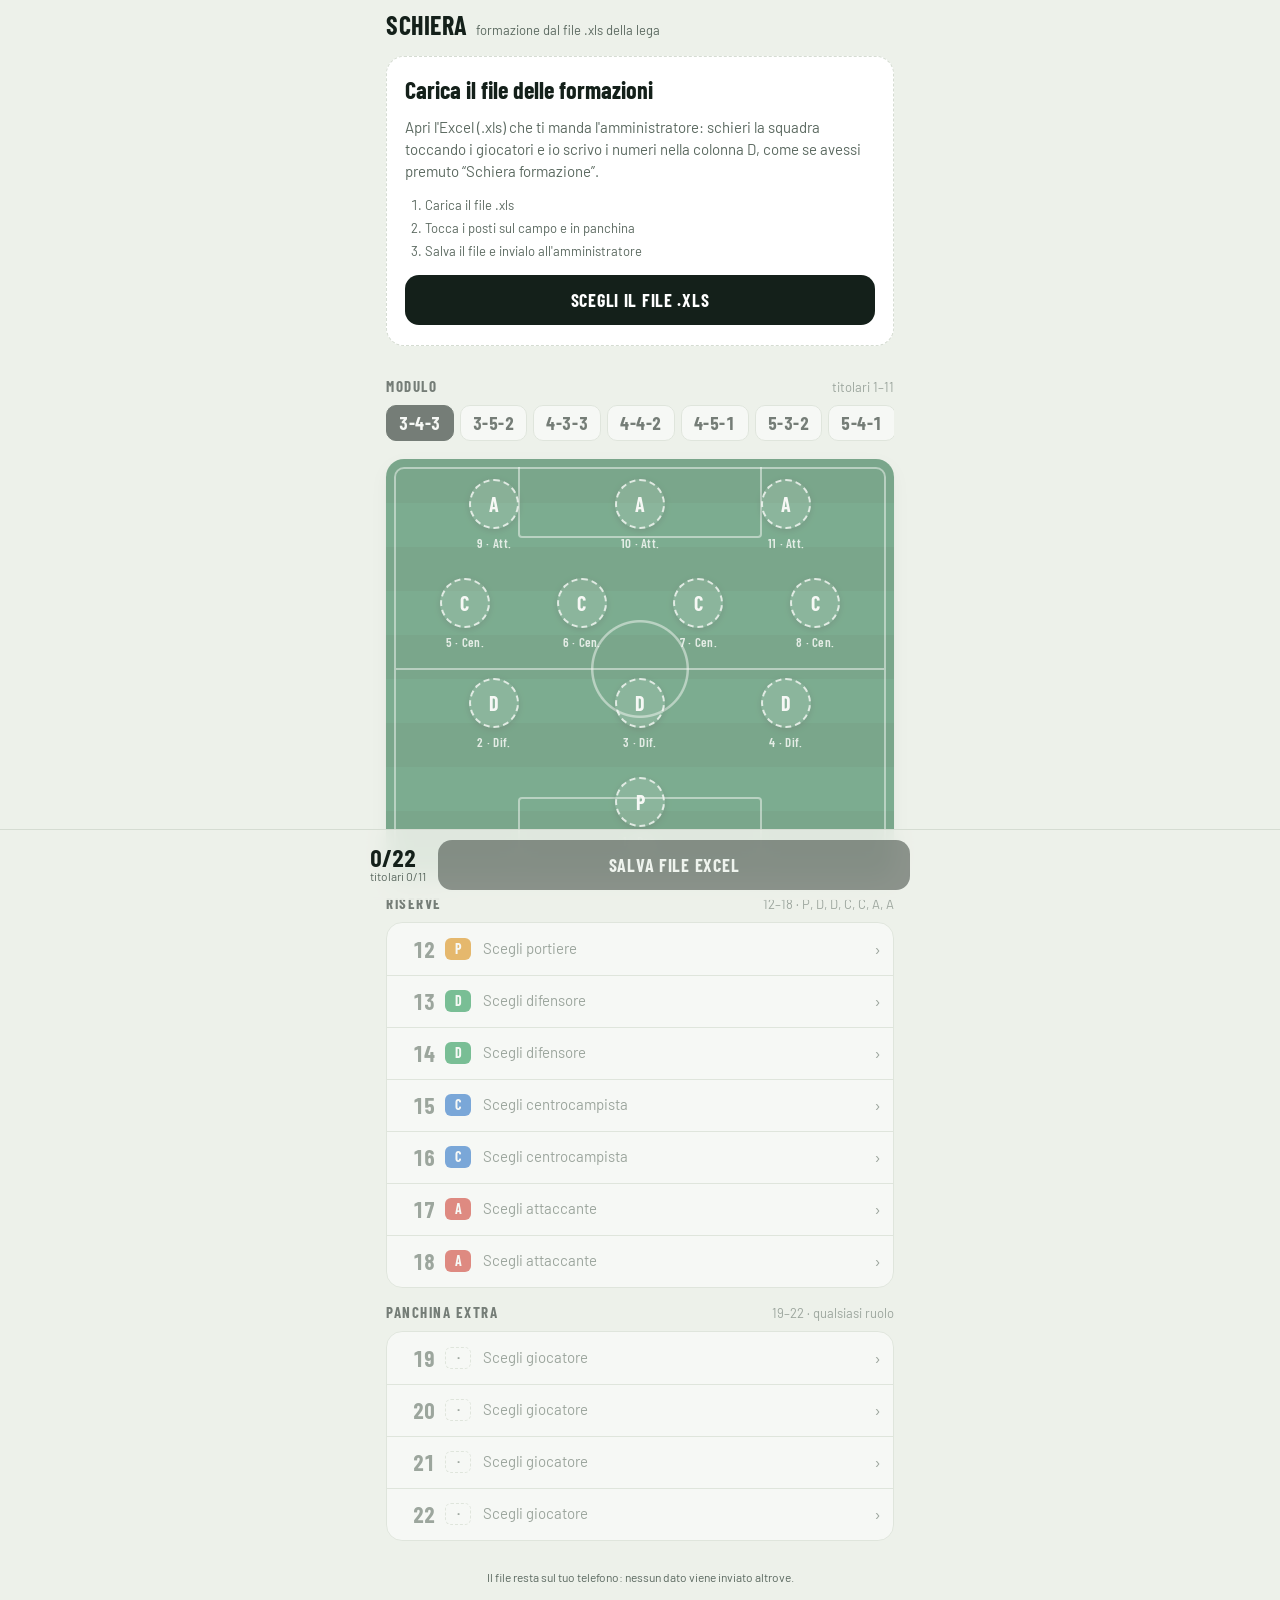
==== docs/schiera/index.html @ 94f7428c "Aggiunge Schiera Formazione e il sito GitHub Pages Co-Authored-By: Claude Sonnet 5 <noreply@anthropi" ====
<!doctype html>
<html lang="it">
<head>
<meta charset="utf-8">
<meta name="viewport" content="width=device-width, initial-scale=1, viewport-fit=cover">
<meta name="theme-color" content="#1D6A3E">
<title>Schiera Formazione</title>
<meta name="description" content="Schiera la formazione del fantacalcio sul file .xls della lega e salvalo pronto da inviare.">
<link rel="manifest" href="manifest.webmanifest">
<link rel="icon" type="image/png" sizes="32x32" href="icons/favicon-32.png">
<link rel="apple-touch-icon" href="icons/apple-touch-icon.png">
<meta name="mobile-web-app-capable" content="yes">
<meta name="apple-mobile-web-app-title" content="Schiera">
<link rel="preconnect" href="https://fonts.googleapis.com">
<link rel="preconnect" href="https://fonts.gstatic.com" crossorigin>
<link rel="stylesheet" href="https://fonts.googleapis.com/css2?family=Barlow:wght@400;500;600;700&family=Barlow+Condensed:wght@600;700&display=swap">
<style>
:root{padding-top:env(safe-area-inset-top,0px);padding-bottom:env(safe-area-inset-bottom,0px)}
[hidden]{display:none!important}
:root {
  --bg: #EDF1EA;
  --surface: #FFFFFF;
  --surface-2: #F5F7F2;
  --ink: #14201A;
  --muted: #5B6960;
  --line: #D5DCD2;
  --pitch-1: #1D6A3E;
  --pitch-2: #217547;
  --pitch-line: rgba(255, 255, 255, .5);
  --token: #FFFFFF;
  --token-ink: #14201A;
  --role-p: #E08A08;
  --role-d: #1C9651;
  --role-c: #1E6BCB;
  --role-a: #D2372C;
  --primary: #14201A;
  --on-primary: #FFFFFF;
  --warn-bg: #FFF4DA;
  --warn-ink: #7A4B00;
  --ok: #1C9651;
  --scrim: rgba(10, 18, 13, .45);
  --shadow: 0 1px 2px rgba(20, 32, 26, .08), 0 6px 20px rgba(20, 32, 26, .08);
  --display: "Barlow Condensed", "Roboto Condensed", "Arial Narrow", system-ui, sans-serif;
  --body: "Barlow", system-ui, -apple-system, "Segoe UI", Roboto, sans-serif;
}
@media (prefers-color-scheme: dark) {
  :root:not([data-theme="light"]) {
    --bg: #0C120E;
    --surface: #141C17;
    --surface-2: #1A241E;
    --ink: #E6EDE7;
    --muted: #93A298;
    --line: #28342D;
    --pitch-1: #154D2D;
    --pitch-2: #185533;
    --pitch-line: rgba(255, 255, 255, .38);
    --token: #F4F7F3;
    --token-ink: #14201A;
    --role-p: #F2A42C;
    --role-d: #39BE74;
    --role-c: #4A93EE;
    --role-a: #EF5A4E;
    --primary: #E6EDE7;
    --on-primary: #0C120E;
    --warn-bg: #3A2B0C;
    --warn-ink: #F6D48C;
    --ok: #39BE74;
    --scrim: rgba(0, 0, 0, .6);
    --shadow: 0 1px 2px rgba(0, 0, 0, .4), 0 8px 24px rgba(0, 0, 0, .35);
  }
}
:root[data-theme="dark"] {
  --bg: #0C120E;
  --surface: #141C17;
  --surface-2: #1A241E;
  --ink: #E6EDE7;
  --muted: #93A298;
  --line: #28342D;
  --pitch-1: #154D2D;
  --pitch-2: #185533;
  --pitch-line: rgba(255, 255, 255, .38);
  --token: #F4F7F3;
  --token-ink: #14201A;
  --role-p: #F2A42C;
  --role-d: #39BE74;
  --role-c: #4A93EE;
  --role-a: #EF5A4E;
  --primary: #E6EDE7;
  --on-primary: #0C120E;
  --warn-bg: #3A2B0C;
  --warn-ink: #F6D48C;
  --ok: #39BE74;
  --scrim: rgba(0, 0, 0, .6);
  --shadow: 0 1px 2px rgba(0, 0, 0, .4), 0 8px 24px rgba(0, 0, 0, .35);
}

* { box-sizing: border-box; }
html, body { background: var(--bg); }
body {
  margin: 0;
  color: var(--ink);
  font: 400 15px/1.45 var(--body);
  -webkit-tap-highlight-color: transparent;
}
button, select, input { font: inherit; color: inherit; }
button { cursor: pointer; }
:focus-visible { outline: 3px solid var(--role-c); outline-offset: 2px; }

.app {
  max-width: 540px;
  margin: 0 auto;
  padding-inline: 16px;
  padding-block: 12px 128px;
  display: flex;
  flex-direction: column;
  gap: 16px;
}

/* header */
.top { display: flex; align-items: center; justify-content: space-between; gap: 12px; }
.brand { display: flex; align-items: baseline; gap: 8px; min-width: 0; }
.brand h1 {
  margin: 0;
  font: 700 26px/1 var(--display);
  letter-spacing: .02em;
  text-transform: uppercase;
}
.brand small { color: var(--muted); font-size: 13px; white-space: nowrap; overflow: hidden; text-overflow: ellipsis; }
.icon-btn {
  border: 1px solid var(--line);
  background: var(--surface);
  border-radius: 999px;
  height: 36px;
  padding: 0 14px;
  display: inline-flex; align-items: center; gap: 6px;
  font-size: 14px;
  font-weight: 600;
}

/* file bar */
.filebar {
  display: grid;
  grid-template-columns: minmax(0, 1fr);
  gap: 10px;
  align-items: center;
  background: var(--surface);
  border: 1px solid var(--line);
  border-radius: 14px;
  padding: 10px 12px;
}
.filebar .fname { font-weight: 600; overflow: hidden; text-overflow: ellipsis; white-space: nowrap; }
.filebar .fmeta { color: var(--muted); font-size: 13px; }
.field { display: flex; align-items: center; gap: 10px; border-top: 1px solid var(--line); padding-top: 10px; }
.field label { font: 600 12px/1 var(--display); text-transform: uppercase; letter-spacing: .08em; color: var(--muted); }
.field select {
  border: 1px solid var(--line);
  background: var(--surface-2);
  border-radius: 10px;
  padding: 6px 8px;
  font-weight: 600;
  flex: 1;
  min-width: 0;
}

/* upload */
.upload {
  background: var(--surface);
  border: 1.5px dashed var(--line);
  border-radius: 18px;
  padding: 20px 18px;
  display: flex; flex-direction: column; gap: 14px;
}
.upload h2 { margin: 0; font: 700 24px/1.1 var(--display); text-wrap: balance; }
.upload p { margin: 0; color: var(--muted); }
.upload ol { margin: 0; padding-left: 20px; color: var(--muted); display: grid; gap: 4px; }
.upload.drag { border-color: var(--role-c); background: var(--surface-2); }

.btn {
  border: 0;
  border-radius: 14px;
  min-height: 50px;
  padding: 0 20px;
  font: 700 18px/1 var(--display);
  letter-spacing: .04em;
  text-transform: uppercase;
  display: inline-flex; align-items: center; justify-content: center; gap: 10px;
}
.btn-primary { background: var(--primary); color: var(--on-primary); }
.btn-ghost { background: var(--surface-2); color: var(--ink); border: 1px solid var(--line); }
.btn:disabled { opacity: .45; cursor: default; }

.notice {
  border-radius: 14px;
  padding: 12px 14px;
  background: var(--warn-bg);
  color: var(--warn-ink);
  display: flex; gap: 12px; align-items: center; justify-content: space-between;
  font-size: 14px;
}
.notice button { flex: none; border: 0; background: transparent; color: inherit; font-weight: 700; text-decoration: underline; padding: 4px; }
.error { background: #FDE8E6; color: #8A1F16; }
@media (prefers-color-scheme: dark) { :root:not([data-theme="light"]) .error { background: #3B1512; color: #F7C1BA; } }
:root[data-theme="dark"] .error { background: #3B1512; color: #F7C1BA; }

/* modules */
.section-h { display: flex; align-items: baseline; justify-content: space-between; gap: 10px; }
.section-h h3 {
  margin: 0;
  font: 700 15px/1 var(--display);
  letter-spacing: .1em;
  text-transform: uppercase;
}
.section-h span { color: var(--muted); font-size: 13px; }
.modules { display: flex; gap: 6px; overflow-x: auto; padding-bottom: 2px; scrollbar-width: none; }
.modules::-webkit-scrollbar { display: none; }
.chip {
  flex: none;
  border: 1px solid var(--line);
  background: var(--surface);
  border-radius: 10px;
  padding: 8px 12px;
  font: 700 18px/1 var(--display);
  letter-spacing: .03em;
  font-variant-numeric: tabular-nums;
}
.chip[aria-pressed="true"] { background: var(--primary); color: var(--on-primary); border-color: var(--primary); }

/* pitch */
.pitch {
  position: relative;
  border-radius: 18px;
  overflow: hidden;
  padding: 18px 6px 14px;
  background:
    repeating-linear-gradient(180deg, var(--pitch-1) 0 44px, var(--pitch-2) 44px 88px);
  box-shadow: var(--shadow);
  display: flex; flex-direction: column; gap: 10px;
  min-height: 420px;
}
.pitch::before, .pitch::after { content: ""; position: absolute; pointer-events: none; }
.pitch::before {
  inset: 8px;
  border: 2px solid var(--pitch-line);
  border-radius: 10px;
  background:
    radial-gradient(circle at 50% 50%, transparent 46px, var(--pitch-line) 47px, var(--pitch-line) 48.5px, transparent 49.5px),
    linear-gradient(var(--pitch-line), var(--pitch-line)) center / 100% 2px no-repeat;
}
.pitch::after {
  left: 26%; right: 26%; bottom: 8px; height: 17%;
  border: 2px solid var(--pitch-line); border-bottom: 0;
  border-radius: 4px 4px 0 0;
}
.pitch .goal-top { position: absolute; left: 26%; right: 26%; top: 8px; height: 17%; border: 2px solid var(--pitch-line); border-top: 0; border-radius: 0 0 4px 4px; pointer-events: none; }
.line { position: relative; z-index: 1; display: flex; justify-content: space-evenly; align-items: flex-start; flex: 1; }
.slot {
  flex: 1 1 0;
  min-width: 0;
  max-width: 88px;
  border: 0; background: transparent; padding: 2px 0;
  display: flex; flex-direction: column; align-items: center; gap: 4px;
  color: #fff;
}
.token {
  width: 50px; height: 50px; border-radius: 50%;
  display: grid; place-items: center;
  background: var(--token);
  color: var(--token-ink);
  border: 4px solid var(--rc);
  font: 700 24px/1 var(--display);
  font-variant-numeric: tabular-nums;
  box-shadow: 0 2px 6px rgba(0, 0, 0, .3);
  transition: transform .15s ease;
}
.slot.empty .token {
  background: rgba(255, 255, 255, .12);
  border: 2px dashed rgba(255, 255, 255, .8);
  color: #fff;
  font-size: 20px;
}
.slot:active .token { transform: scale(.94); }
.slot .nm {
  font: 600 13px/1.15 var(--display);
  letter-spacing: .02em;
  background: rgba(8, 22, 14, .62);
  border-radius: 6px;
  padding: 3px 5px;
  max-width: 100%;
  overflow: hidden;
  white-space: nowrap;
  text-overflow: ellipsis;
  text-align: center;
}
.slot.empty .nm { background: transparent; color: rgba(255, 255, 255, .85); }
.slot.flash .token { animation: pop .35s ease; }
@keyframes pop { 50% { transform: scale(1.14); } }

/* lists (bench) */
.list { background: var(--surface); border: 1px solid var(--line); border-radius: 16px; overflow: hidden; }
.row {
  width: 100%;
  display: grid;
  grid-template-columns: 36px 28px 1fr auto;
  align-items: center;
  gap: 10px;
  min-height: 52px;
  padding: 6px 12px;
  border: 0;
  border-top: 1px solid var(--line);
  background: transparent;
  text-align: left;
}
.row:first-child { border-top: 0; }
.row .num { font: 700 22px/1 var(--display); font-variant-numeric: tabular-nums; color: var(--muted); text-align: right; }
.row .who { font-weight: 600; min-width: 0; overflow: hidden; text-overflow: ellipsis; white-space: nowrap; }
.row.empty .who { color: var(--muted); font-weight: 400; }
.row .chev { color: var(--muted); font-size: 18px; }
.row.flash { animation: glow .5s ease; }
@keyframes glow { 0% { background: var(--surface-2); } 100% { background: transparent; } }

.badge {
  width: 26px; height: 22px; border-radius: 6px;
  display: inline-grid; place-items: center;
  font: 700 14px/1 var(--display);
  color: #fff;
  background: var(--rc, var(--muted));
}
.badge.any { background: transparent; border: 1px dashed var(--line); color: var(--muted); }
[data-r="P"] { --rc: var(--role-p); }
[data-r="D"] { --rc: var(--role-d); }
[data-r="C"] { --rc: var(--role-c); }
[data-r="A"] { --rc: var(--role-a); }

/* pool */
.pool { display: flex; flex-direction: column; gap: 10px; }
.pool-group { display: flex; flex-wrap: wrap; gap: 6px; align-items: center; }
.pchip {
  border: 1px solid var(--line);
  background: var(--surface);
  border-radius: 999px;
  padding: 5px 12px 5px 5px;
  display: inline-flex; align-items: center; gap: 8px;
  font-weight: 600; font-size: 14px;
}
.pchip .badge { width: 22px; height: 22px; border-radius: 999px; font-size: 13px; }
.muted { color: var(--muted); }
.small { font-size: 13px; }

/* bottom bar */
.bar {
  position: fixed; left: 0; right: 0; bottom: 0; z-index: 20;
  padding: 10px 16px calc(10px + env(safe-area-inset-bottom, 0px));
  background: var(--bg);
  background: color-mix(in srgb, var(--bg) 88%, transparent);
  backdrop-filter: blur(10px);
  -webkit-backdrop-filter: blur(10px);
  border-top: 1px solid var(--line);
}
.bar-in { max-width: 540px; margin: 0 auto; display: flex; align-items: center; gap: 12px; }
.progress { flex: none; display: flex; flex-direction: column; line-height: 1.1; }
.progress b { font: 700 24px/1 var(--display); font-variant-numeric: tabular-nums; }
.progress span { font-size: 12px; color: var(--muted); }
.bar .btn { flex: 1; }

/* sheet */
.scrim {
  position: fixed; inset: 0; z-index: 40;
  background: var(--scrim);
  display: flex; align-items: flex-end; justify-content: center;
  animation: fade .15s ease;
}
@keyframes fade { from { opacity: 0; } }
.sheet {
  width: 100%; max-width: 540px;
  max-height: 86vh;
  background: var(--surface);
  border-radius: 20px 20px 0 0;
  display: flex; flex-direction: column;
  padding-bottom: env(safe-area-inset-bottom, 0px);
  animation: up .2s ease;
}
@keyframes up { from { transform: translateY(30px); opacity: .6; } }
.sheet-h {
  padding: 16px 16px 10px;
  display: flex; align-items: center; justify-content: space-between; gap: 10px;
  border-bottom: 1px solid var(--line);
}
.sheet-h h4 { margin: 0; font: 700 22px/1.1 var(--display); }
.sheet-h p { margin: 2px 0 0; color: var(--muted); font-size: 13px; }
.sheet-b { overflow-y: auto; padding: 4px 0 12px; }
.sheet-b .row { grid-template-columns: 28px 1fr auto; }
.tag { font-size: 12px; color: var(--muted); white-space: nowrap; }
.tag.here { color: var(--ok); font-weight: 700; }
.sheet-f { padding: 12px 16px 16px; display: flex; gap: 10px; border-top: 1px solid var(--line); }
.sheet-f .btn { flex: 1; min-height: 46px; font-size: 16px; }
.sheet-note { padding: 12px 16px 0; display: grid; gap: 10px; }

/* result */
.xl { margin: 12px 16px 4px; border: 1px solid var(--line); border-radius: 12px; overflow: hidden; font-size: 14px; }
.xl .xr { display: grid; grid-template-columns: 30px 26px 1fr; gap: 8px; padding: 6px 10px; border-top: 1px solid var(--line); align-items: center; }
.xl .xr:first-child { border-top: 0; }
.xl .xh { background: var(--surface-2); font: 700 13px/1 var(--display); letter-spacing: .1em; text-transform: uppercase; color: var(--muted); padding: 8px 10px; border-top: 1px solid var(--line); }
.xl .xh:first-child { border-top: 0; }
.xl .n { color: var(--muted); font-variant-numeric: tabular-nums; text-align: right; }
.done-mark { width: 44px; height: 44px; border-radius: 50%; background: var(--ok); color: #fff; display: grid; place-items: center; font-size: 24px; flex: none; }

.toast {
  position: fixed; left: 50%; bottom: calc(90px + env(safe-area-inset-bottom, 0px)); z-index: 60;
  transform: translateX(-50%);
  background: var(--primary); color: var(--on-primary);
  padding: 10px 16px; border-radius: 12px;
  font-size: 14px; font-weight: 600;
  max-width: calc(100% - 32px);
  box-shadow: var(--shadow);
  animation: fade .2s ease;
}
.menu { position: relative; }
.menu-pop {
  position: absolute; right: 0; top: 42px; z-index: 30;
  width: 260px;
  background: var(--surface); border: 1px solid var(--line); border-radius: 14px;
  box-shadow: var(--shadow);
  padding: 6px;
  display: grid;
}
.menu-pop button, .menu-pop label {
  display: flex; align-items: center; gap: 10px;
  text-align: left; border: 0; background: transparent;
  padding: 10px 10px; border-radius: 10px; font-size: 14px;
}
.menu-pop button:hover, .menu-pop label:hover { background: var(--surface-2); }
.menu-pop hr { border: 0; border-top: 1px solid var(--line); margin: 4px 0; width: 100%; }
.foot { color: var(--muted); font-size: 12px; text-align: center; }

@media (prefers-reduced-motion: reduce) {
  *, *::before, *::after { animation: none !important; transition: none !important; }
}
@media (max-width: 360px) {
  .token { width: 44px; height: 44px; font-size: 21px; }
  .slot .nm { font-size: 12px; }
}

</style>
</head>
<body>
<div class="app" id="app">
  <header class="top">
    <div class="brand">
      <h1>Schiera</h1>
      <small id="sub">formazione dal file .xls della lega</small>
    </div>
    <div class="menu" id="menuWrap" hidden>
      <button class="icon-btn" id="menuBtn" type="button" aria-haspopup="true" aria-expanded="false">Opzioni</button>
      <div class="menu-pop" id="menuPop" hidden>
        <label for="freeToggle"><input type="checkbox" id="freeToggle"> Riserve in ordine libero (senza ruoli fissi)</label>
        <hr>
        <button type="button" id="restoreBtn">Ripristina l'ultima formazione salvata</button>
        <button type="button" id="clearBtn">Svuota la formazione</button>
        <button type="button" id="changeFileBtn2">Carica un altro file</button>
        <button type="button" class="install-btn" hidden>Installa l'app sul telefono</button>
      </div>
    </div>
  </header>

  <section class="upload" id="uploadCard">
    <h2>Carica il file delle formazioni</h2>
    <p>Apri l'Excel (.xls) che ti manda l'amministratore: schieri la squadra toccando i giocatori e io scrivo i numeri nella colonna D, come se avessi premuto “Schiera formazione”.</p>
    <ol class="small">
      <li>Carica il file .xls</li>
      <li>Tocca i posti sul campo e in panchina</li>
      <li>Salva il file e invialo all'amministratore</li>
    </ol>
    <button class="btn btn-primary" type="button" id="pickBtn">Scegli il file .xls</button>
    <button class="btn btn-ghost install-btn" type="button" hidden>Installa l'app sul telefono</button>
  </section>

  <section class="filebar" id="fileBar" hidden>
    <div style="min-width:0">
      <div class="fname" id="fileName"></div>
      <div class="fmeta" id="fileMeta"></div>
    </div>
    <div class="field">
      <label for="sheetSel">Squadra</label>
      <select id="sheetSel"></select>
    </div>
  </section>

  <div id="notices" style="display:grid;gap:10px"></div>

  <section id="editor" style="display:grid;gap:16px">
    <div style="display:grid;gap:8px">
      <div class="section-h"><h3>Modulo</h3><span id="modHint">titolari 1–11</span></div>
      <div class="modules" id="modules" role="group" aria-label="Modulo"></div>
    </div>

    <div class="pitch" id="pitch" aria-label="Titolari"><div class="goal-top"></div></div>

    <div style="display:grid;gap:8px">
      <div class="section-h"><h3>Riserve</h3><span id="benchHint">12–18 · entrano in quest'ordine</span></div>
      <div class="list" id="bench"></div>
    </div>

    <div style="display:grid;gap:8px">
      <div class="section-h"><h3>Panchina extra</h3><span>19–22 · qualsiasi ruolo</span></div>
      <div class="list" id="extra"></div>
    </div>

    <div style="display:grid;gap:8px" id="poolWrap">
      <div class="section-h"><h3>Non schierati</h3><span>tocca per schierarli</span></div>
      <div class="pool" id="pool"></div>
    </div>
  </section>

  <p class="foot" id="foot">Il file resta sul tuo telefono: nessun dato viene inviato altrove.</p>
</div>

<div class="bar" id="bar">
  <div class="bar-in">
    <div class="progress"><b id="count">0/22</b><span id="countLbl">schierati</span></div>
    <button class="btn btn-primary" type="button" id="saveBtn" disabled>Salva file Excel</button>
  </div>
</div>

<input type="file" id="fileInput" accept=".xls,application/vnd.ms-excel" hidden>
<div id="layer"></div>

<script>
/* Motore .xls (BIFF8 dentro CFB) per schierare la formazione.
 * Modifica solo le celle necessarie e conserva macro, pulsanti, formati e fogli. */
(function (root) {
  'use strict';

  const FREESECT = 0xFFFFFFFF, ENDOFCHAIN = 0xFFFFFFFE, FATSECT = 0xFFFFFFFD;

  class XlsError extends Error {}

  // ---------------------------------------------------------------- CFB ----
  function readCFB(u8) {
    if (u8.length < 1024) throw new XlsError('Il file è troppo piccolo per essere un .xls.');
    const sig = [0xD0, 0xCF, 0x11, 0xE0, 0xA1, 0xB1, 0x1A, 0xE1];
    for (let i = 0; i < 8; i++) {
      if (u8[i] !== sig[i]) {
        if (u8[0] === 0x50 && u8[1] === 0x4B) throw new XlsError('Questo è un file .xlsx/.xlsm: serve il file .xls ricevuto dall\u2019amministratore.');
        throw new XlsError('Il file non è un Excel .xls valido.');
      }
    }
    const dv = new DataView(u8.buffer, u8.byteOffset, u8.byteLength);
    const u32 = o => dv.getUint32(o, true);
    const ss = 1 << dv.getUint16(0x1E, true);
    const mss = 1 << dv.getUint16(0x20, true);
    const csectFat = u32(0x2C), dirStart = u32(0x30), miniCutoff = u32(0x38);
    const miniFatStart = u32(0x3C), difatStart = u32(0x44), csectDifat = u32(0x48);
    const secOff = s => (s + 1) * ss;

    const difat = [];
    for (let i = 0; i < Math.min(csectFat, 109); i++) difat.push(u32(0x4C + i * 4));
    let ds = difatStart, guard = 0;
    while (difat.length < csectFat && ds < 0xFFFFFFFA && guard++ < csectDifat + 2) {
      const per = ss / 4 - 1;
      for (let i = 0; i < per && difat.length < csectFat; i++) difat.push(u32(secOff(ds) + i * 4));
      ds = u32(secOff(ds) + per * 4);
    }
    const fat = [];
    for (const s of difat) for (let i = 0; i < ss / 4; i++) fat.push(u32(secOff(s) + i * 4));

    const chainOf = (start, table) => {
      const out = [];
      let s = start;
      while (s < 0xFFFFFFFA) {
        if (out.length > table.length) throw new XlsError('Struttura del file danneggiata (catena di settori ciclica).');
        out.push(s);
        s = table[s];
        if (s === undefined) throw new XlsError('Struttura del file danneggiata (settore fuori tabella).');
      }
      return out;
    };

    const dirChain = chainOf(dirStart, fat);
    const entries = [];
    for (let k = 0; k < dirChain.length; k++) {
      for (let j = 0; j < ss / 128; j++) {
        const o = secOff(dirChain[k]) + j * 128;
        const nl = dv.getUint16(o + 64, true);
        let name = '';
        for (let c = 0; c < Math.max(0, nl - 2); c += 2) name += String.fromCharCode(dv.getUint16(o + c, true));
        entries.push({ index: entries.length, name, type: u8[o + 66], start: u32(o + 116), size: u32(o + 120), fileOff: o });
      }
    }
    const cfb = { u8, dv, ss, mss, miniCutoff, difat, fat, entries, dirChain, secOff, chainOf };
    cfb.find = name => entries.find(e => e.type === 2 && e.name === name);
    cfb.read = ent => {
      if (ent.size < miniCutoff) {
        const rootEnt = entries[0];
        const miniData = readChain(chainOf(rootEnt.start, fat), rootEnt.size);
        const miniFat = [];
        for (const s of chainOf(miniFatStart, fat)) for (let i = 0; i < ss / 4; i++) miniFat.push(u32(secOff(s) + i * 4));
        const out = new Uint8Array(ent.size);
        let p = 0;
        for (const m of chainOf(ent.start, miniFat)) {
          const n = Math.min(mss, ent.size - p);
          out.set(miniData.subarray(m * mss, m * mss + n), p);
          p += n;
        }
        return out;
      }
      return readChain(chainOf(ent.start, fat), ent.size);
    };
    function readChain(chain, size) {
      const out = new Uint8Array(size);
      let p = 0;
      for (const s of chain) {
        if (p >= size) break;
        const n = Math.min(ss, size - p);
        out.set(u8.subarray(secOff(s), secOff(s) + n), p);
        p += n;
      }
      if (p < size) throw new XlsError('Il file è troncato.');
      return out;
    }
    return cfb;
  }

  // Sostituisce uno stream "grande" lasciando intatto tutto il resto del contenitore.
  function cfbReplaceStream(cfb, ent, data) {
    const { u8, ss, secOff } = cfb;
    if (ent.size < cfb.miniCutoff || data.length < cfb.miniCutoff) throw new XlsError('Stream troppo piccolo: struttura non supportata.');
    const fat = cfb.fat.slice();
    const difat = cfb.difat.slice();
    const oldChain = cfb.chainOf(ent.start, cfb.fat);
    const need = Math.ceil(data.length / ss);
    const chain = oldChain.slice(0, need);
    for (const s of oldChain.slice(need)) fat[s] = FREESECT;
    const taken = new Set(chain);
    const alloc = () => {
      for (;;) {
        for (let i = 0; i < fat.length; i++) {
          if (fat[i] === FREESECT && !taken.has(i)) { taken.add(i); return i; }
        }
        if (difat.length >= 109) throw new XlsError('File troppo grande per essere aggiornato.');
        const base = fat.length;
        for (let i = 0; i < ss / 4; i++) fat.push(FREESECT);
        fat[base] = FATSECT;
        taken.add(base);
        difat.push(base);
      }
    };
    while (chain.length < need) chain.push(alloc());
    for (let i = 0; i < chain.length; i++) fat[chain[i]] = i + 1 < chain.length ? chain[i + 1] : ENDOFCHAIN;

    let maxSec = Math.ceil((u8.length - ss) / ss) - 1;
    for (let i = 0; i < fat.length; i++) if (fat[i] !== FREESECT && i > maxSec) maxSec = i;
    const outLen = Math.max(u8.length, ss + (maxSec + 1) * ss);
    const out = new Uint8Array(outLen);
    out.set(u8);
    const dv = new DataView(out.buffer);
    for (let i = 0; i < chain.length; i++) {
      const o = secOff(chain[i]);
      out.fill(0, o, o + ss);
      out.set(data.subarray(i * ss, Math.min((i + 1) * ss, data.length)), o);
    }
    for (let k = 0; k < difat.length; k++) {
      const o = secOff(difat[k]);
      for (let i = 0; i < ss / 4; i++) dv.setUint32(o + i * 4, fat[k * (ss / 4) + i], true);
    }
    dv.setUint32(0x2C, difat.length, true);
    for (let i = 0; i < 109; i++) dv.setUint32(0x4C + i * 4, i < difat.length ? difat[i] : FREESECT, true);
    dv.setUint32(ent.fileOff + 116, chain[0], true);
    dv.setUint32(ent.fileOff + 120, data.length, true);
    dv.setUint32(ent.fileOff + 124, 0, true);
    return out;
  }

  // --------------------------------------------------------------- BIFF ----
  const SID = {
    BOF: 0x0809, EOF: 0x000A, BOUNDSHEET: 0x0085, SST: 0x00FC, CONTINUE: 0x003C, FILEPASS: 0x002F,
    ROW: 0x0208, DBCELL: 0x00D7, INDEX: 0x020B, DIMENSIONS: 0x0200, DEFCOLWIDTH: 0x0055, COLINFO: 0x007D,
    LABELSST: 0x00FD, NUMBER: 0x0203, RK: 0x027E, MULRK: 0x00BD, BLANK: 0x0201, MULBLANK: 0x00BE,
    FORMULA: 0x0006, STRING: 0x0207, BOOLERR: 0x0205, LABEL: 0x0204, RSTRING: 0x00D6,
    SHRFMLA: 0x04BC, ARRAY: 0x0221, TABLE: 0x0236, UNCALCED: 0x005E
  };
  const CELL_SIDS = new Set([SID.LABELSST, SID.NUMBER, SID.RK, SID.MULRK, SID.BLANK, SID.MULBLANK, SID.FORMULA, SID.BOOLERR, SID.LABEL, SID.RSTRING]);
  const ATTACHED_SIDS = new Set([SID.STRING, SID.SHRFMLA, SID.ARRAY, SID.TABLE, SID.CONTINUE]);

  const rd16 = (d, o) => d[o] | (d[o + 1] << 8);
  const rd32 = (d, o) => (d[o] | (d[o + 1] << 8) | (d[o + 2] << 16) | (d[o + 3] << 24)) >>> 0;
  const wr16 = (d, o, v) => { d[o] = v & 255; d[o + 1] = (v >>> 8) & 255; };
  const wr32 = (d, o, v) => { d[o] = v & 255; d[o + 1] = (v >>> 8) & 255; d[o + 2] = (v >>> 16) & 255; d[o + 3] = (v >>> 24) & 255; };
  const rdF64 = (d, o) => new DataView(d.buffer, d.byteOffset + o, 8).getFloat64(0, true);

  function parseRecords(wb) {
    const recs = [];
    let p = 0;
    while (p + 4 <= wb.length) {
      const sid = rd16(wb, p), len = rd16(wb, p + 2);
      if (p + 4 + len > wb.length) break;
      recs.push({ sid, off: p, len, data: wb.subarray(p + 4, p + 4 + len) });
      p += 4 + len;
    }
    return { recs, tail: wb.subarray(p) };
  }

  function decodeRK(rk) {
    let v;
    if (rk & 2) v = (rk >> 2);
    else {
      const b = new DataView(new ArrayBuffer(8));
      b.setUint32(4, rk & 0xFFFFFFFC, true);
      v = b.getFloat64(0, true);
    }
    return (rk & 1) ? v / 100 : v;
  }

  function decodeChars(d, o, cch, high) {
    let s = '';
    if (high) { for (let i = 0; i < cch; i++) s += String.fromCharCode(rd16(d, o + i * 2)); }
    else { for (let i = 0; i < cch; i++) s += String.fromCharCode(d[o + i]); }
    return s;
  }

  // XLUnicodeString (cch a 16 bit) con eventuali formattazioni
  function readXLString(d, o) {
    const cch = rd16(d, o), fl = d[o + 2];
    let p = o + 3;
    let runs = 0, ext = 0;
    if (fl & 8) { runs = rd16(d, p); p += 2; }
    if (fl & 4) { ext = rd32(d, p); p += 4; }
    return decodeChars(d, p, cch, fl & 1);
  }

  function parseSST(recs, i) {
    const segs = [recs[i].data];
    for (let k = i + 1; k < recs.length && recs[k].sid === SID.CONTINUE; k++) segs.push(recs[k].data);
    let si = 0, p = 8;
    const unique = rd32(segs[0], 4);
    const out = [];
    const need = () => { while (si < segs.length && p >= segs[si].length) { si++; p = 0; } if (si >= segs.length) throw new XlsError('Tabella stringhe (SST) troncata.'); };
    const u8 = () => { need(); return segs[si][p++]; };
    const u16 = () => u8() | (u8() << 8);
    const u32 = () => (u16() | (u16() << 16)) >>> 0;
    const skip = n => { while (n > 0) { need(); const k = Math.min(n, segs[si].length - p); p += k; n -= k; } };
    for (let s = 0; s < unique; s++) {
      if (si >= segs.length || (si === segs.length - 1 && p >= segs[si].length)) break;
      const cch = u16();
      let fl = u8();
      let runs = 0, ext = 0;
      if (fl & 8) runs = u16();
      if (fl & 4) ext = u32();
      let str = '', left = cch;
      while (left > 0) {
        if (p >= segs[si].length) { si++; p = 0; if (si >= segs.length) throw new XlsError('SST troncata.'); fl = segs[si][p++]; }
        const d = segs[si];
        const w = (fl & 1) ? 2 : 1;
        const n = Math.min(left, Math.floor((d.length - p) / w));
        str += decodeChars(d, p, n, fl & 1);
        p += n * w; left -= n;
      }
      skip(runs * 4 + ext);
      out.push(str);
    }
    return out;
  }

  // ------------------------------------------------------------ Workbook ----
  function openWorkbook(u8) {
    const cfb = readCFB(u8);
    const ent = cfb.find('Workbook') || cfb.find('Book');
    if (!ent) throw new XlsError('Nel file non c\u2019è una cartella di lavoro Excel.');
    if (ent.name === 'Book') throw new XlsError('Formato Excel 5/95 non supportato: salva il file come Excel 97-2003 (.xls).');
    const wb = cfb.read(ent);
    const { recs, tail } = parseRecords(wb);
    if (!recs.length || recs[0].sid !== SID.BOF || rd16(recs[0].data, 0) !== 0x0600) throw new XlsError('Versione di Excel non supportata (serve .xls 97-2003).');
    let sst = [];
    const sheets = [];
    const supbooks = [];
    let xti = [];
    for (let i = 0; i < recs.length; i++) {
      const r = recs[i];
      if (r.sid === SID.FILEPASS) throw new XlsError('Il file è protetto da password: non posso modificarlo.');
      if (r.sid === SID.SST) sst = parseSST(recs, i);
      if (r.sid === 0x01AE) supbooks.push({ self: r.data.length === 4 && rd16(r.data, 2) === 0x0401 });
      if (r.sid === 0x0017) {
        const n = rd16(r.data, 0);
        xti = [];
        for (let k = 0; k < n && 2 + k * 6 + 6 <= r.data.length; k++) {
          const o = 2 + k * 6;
          xti.push({ sup: rd16(r.data, o), first: (rd16(r.data, o + 2) << 16) >> 16, last: (rd16(r.data, o + 4) << 16) >> 16 });
        }
      }
      if (r.sid === SID.BOUNDSHEET) {
        const d = r.data;
        const cch = d[6], hi = d[7] & 1;
        sheets.push({ name: decodeChars(d, 8, cch, hi), pos: rd32(d, 0), type: d[5], hidden: d[4] & 3, rec: r });
      }
      if (r.sid === SID.EOF) break;
    }
    const byOff = new Map(recs.map((r, i) => [r.off, i]));
    for (const s of sheets) {
      const i0 = byOff.get(s.pos);
      if (i0 === undefined || recs[i0].sid !== SID.BOF) throw new XlsError('Indice dei fogli non valido nel file.');
      let depth = 0, i = i0;
      for (; i < recs.length; i++) {
        if (recs[i].sid === SID.BOF) depth++;
        else if (recs[i].sid === SID.EOF && --depth === 0) break;
      }
      s.start = i0; s.end = i;
    }
    for (const x of xti) x.self = !!(supbooks[x.sup] && supbooks[x.sup].self);
    return { cfb, ent, wb, recs, tail, sst, sheets, xti, models: new Map() };
  }

  // ---------------------------------------------------------- Sheet model ----
  function cellFromRec(r) {
    const d = r.data;
    const c = { sid: r.sid, data: d, row: rd16(d, 0), col: rd16(d, 2), extra: [] };
    if (r.sid === SID.MULRK || r.sid === SID.MULBLANK) c.colLast = rd16(d, d.length - 2);
    else c.colLast = c.col;
    return c;
  }

  function buildSheet(book, sh) {
    const recs = book.recs;
    // la tabella delle celle: sequenza contigua di ROW / celle (+ record collegati) / DBCELL
    let first = -1, last = -1, depth = 0;
    for (let i = sh.start; i <= sh.end; i++) {
      const s = recs[i].sid;
      if (s === SID.BOF) depth++;
      if (s === SID.EOF) depth--;
      if (depth !== 1) continue;
      if (first < 0) { if (s === SID.ROW || CELL_SIDS.has(s)) first = i; else continue; }
      const prev = recs[i - 1].sid;
      const attached = (s === SID.STRING || s === SID.SHRFMLA || s === SID.ARRAY || s === SID.TABLE) ||
        (s === SID.CONTINUE && (prev === SID.STRING || prev === SID.CONTINUE) && last === i - 1);
      if (s === SID.ROW || s === SID.DBCELL || CELL_SIDS.has(s) || attached) last = i;
      else break;
    }
    if (first < 0) throw new XlsError('Il foglio "' + sh.name + '" è vuoto.');
    const blocks = [];
    let cur = null;
    const open = () => { cur = { rows: [], cells: [], dbOld: null }; blocks.push(cur); };
    for (let i = first; i <= last; i++) {
      const r = recs[i];
      if (r.sid === SID.ROW) {
        if (!cur || cur.cells.length || cur.dbOld) open();
        cur.rows.push({ rw: rd16(r.data, 0), data: r.data.slice() });
      } else if (r.sid === SID.DBCELL) {
        if (!cur || cur.dbOld) throw new XlsError('Struttura del foglio non riconosciuta (DBCELL).');
        cur.dbOld = r;
      } else if (CELL_SIDS.has(r.sid)) {
        if (!cur || cur.dbOld) open();
        cur.cells.push(cellFromRec(r));
      } else if (cur && cur.cells.length) {
        cur.cells[cur.cells.length - 1].extra.push({ sid: r.sid, data: r.data });
      } else {
        throw new XlsError('Record inatteso (0x' + r.sid.toString(16) + ') nella tabella delle celle.');
      }
    }
    const before = recs.slice(sh.start, first);
    const after = recs.slice(last + 1, sh.end + 1);
    const colinfo = before.filter(r => r.sid === SID.COLINFO).map(r => ({ c1: rd16(r.data, 0), c2: rd16(r.data, 2), xf: rd16(r.data, 6) }));
    const model = { book, sh, sheetIndex: book.sheets.indexOf(sh), blocks, before, after, colinfo, dirtyCells: new Map() };
    reindex(model);
    return model;
  }

  function reindex(m) {
    m.idx = new Map();
    m.rowInfo = new Map();
    m.blocks.forEach((b, bi) => {
      b.rows.forEach(r => m.rowInfo.set(r.rw, { block: bi, row: r }));
      b.cells.forEach(c => { for (let k = c.col; k <= c.colLast; k++) m.idx.set(c.row * 256 + k, c); });
    });
  }

  const key = (r, c) => r * 256 + c;

  function cellValue(m, r, c) {
    const k = key(r, c);
    if (m.dirtyCells.has(k)) return m.dirtyCells.get(k);
    const cell = m.idx.get(k);
    if (!cell) return { t: 'blank' };
    const d = cell.data;
    switch (cell.sid) {
      case SID.LABELSST: return { t: 's', v: m.book.sst[rd32(d, 6)] ?? '' };
      case SID.NUMBER: return { t: 'n', v: rdF64(d, 6) };
      case SID.RK: return { t: 'n', v: decodeRK(rd32(d, 6)) };
      case SID.MULRK: return { t: 'n', v: decodeRK(rd32(d, 4 + (c - cell.col) * 6 + 2)) };
      case SID.BOOLERR: return d[7] ? { t: 'e', v: d[6] } : { t: 'b', v: !!d[6] };
      case SID.LABEL: case SID.RSTRING: return { t: 's', v: readXLString(d, 6) };
      case SID.FORMULA: return formulaCached(cell);
      default: return { t: 'blank' };
    }
  }

  function formulaCached(cell) {
    const d = cell.data;
    if (rd16(d, 12) !== 0xFFFF) return { t: 'n', v: rdF64(d, 6) };
    switch (d[6]) {
      case 0: { const s = cell.extra.find(x => x.sid === SID.STRING); return { t: 's', v: s ? readXLString(s.data, 0) : '' }; }
      case 1: return { t: 'b', v: !!d[8] };
      case 2: return { t: 'e', v: d[8] };
      case 3: return { t: 's', v: '' };
      default: return { t: 'blank' };
    }
  }

  function cellXf(m, r, c) {
    const cell = m.idx.get(key(r, c));
    if (cell) {
      if (cell.sid === SID.MULBLANK) return rd16(cell.data, 4 + (c - cell.col) * 2);
      if (cell.sid === SID.MULRK) return rd16(cell.data, 4 + (c - cell.col) * 6);
      return rd16(cell.data, 4);
    }
    const ri = m.rowInfo.get(r);
    if (ri) {
      const fl = rd32(ri.row.data, 12);
      if (fl & 0x80) return (fl >>> 16) & 0x0FFF;
    }
    const ci = m.colinfo.find(x => c >= x.c1 && c <= x.c2);
    return ci ? ci.xf : 15;
  }

  function splitMul(m, cell) {
    const b = m.blocks[m.rowInfo.get(cell.row).block];
    const at = b.cells.indexOf(cell);
    const singles = [];
    for (let k = cell.col; k <= cell.colLast; k++) {
      if (cell.sid === SID.MULBLANK) {
        const d = new Uint8Array(6);
        wr16(d, 0, cell.row); wr16(d, 2, k); wr16(d, 4, rd16(cell.data, 4 + (k - cell.col) * 2));
        singles.push({ sid: SID.BLANK, data: d, row: cell.row, col: k, colLast: k, extra: [] });
      } else {
        const d = new Uint8Array(10);
        wr16(d, 0, cell.row); wr16(d, 2, k); d.set(cell.data.subarray(4 + (k - cell.col) * 6, 10 + (k - cell.col) * 6), 4);
        singles.push({ sid: SID.RK, data: d, row: cell.row, col: k, colLast: k, extra: [] });
      }
    }
    b.cells.splice(at, 1, ...singles);
    for (const s of singles) m.idx.set(key(s.row, s.col), s);
  }

  function encodeStringRecordBody(s) {
    const wide = /[^\x00-\xff]/.test(s);
    const d = new Uint8Array(3 + s.length * (wide ? 2 : 1));
    wr16(d, 0, s.length); d[2] = wide ? 1 : 0;
    for (let i = 0; i < s.length; i++) {
      if (wide) wr16(d, 3 + i * 2, s.charCodeAt(i)); else d[3 + i] = s.charCodeAt(i);
    }
    return d;
  }

  function sstIndex(m, s) {
    if (!m._sstMap) { m._sstMap = new Map(); m.book.sst.forEach((v, i) => { if (!m._sstMap.has(v)) m._sstMap.set(v, i); }); }
    return m._sstMap.get(s);
  }

  // Scrive un valore costante in una cella (come "Incolla valori"), conservando il formato.
  function setValue(m, r, c, val) {
    const k = key(r, c);
    let cell = m.idx.get(k);
    if (cell && (cell.sid === SID.MULBLANK || cell.sid === SID.MULRK)) { splitMul(m, cell); cell = m.idx.get(k); }
    const old = cellValue(m, r, c);
    const xf = cellXf(m, r, c);
    if (cell && cell.sid === SID.FORMULA && cell.extra.some(x => x.sid !== SID.STRING)) throw new XlsError('Cella ' + colName(c) + (r + 1) + ': formula condivisa, non posso sovrascriverla.');
    let rec = null;
    if (val.t === 'n') {
      const v = val.v;
      if (Number.isInteger(v) && v >= -(1 << 29) && v < (1 << 29)) {
        rec = { sid: SID.RK, data: new Uint8Array(10) };
        wr32(rec.data, 6, ((v << 2) | 2) >>> 0);
      } else {
        rec = { sid: SID.NUMBER, data: new Uint8Array(14) };
        new DataView(rec.data.buffer).setFloat64(6, v, true);
      }
    } else if (val.t === 's' && val.v !== '') {
      const i = sstIndex(m, val.v);
      if (i !== undefined) { rec = { sid: SID.LABELSST, data: new Uint8Array(10) }; wr32(rec.data, 6, i); }
      else {
        const body = encodeStringRecordBody(val.v);
        rec = { sid: SID.LABEL, data: new Uint8Array(6 + body.length) };
        rec.data.set(body, 6);
      }
    } else if (cell) {
      rec = { sid: SID.BLANK, data: new Uint8Array(6) };
    }
    const changed = !sameVal(old, val.t === 's' && val.v === '' ? { t: 'blank' } : val);
    if (!rec) { return changed; }
    wr16(rec.data, 0, r); wr16(rec.data, 2, c); wr16(rec.data, 4, xf);
    const nc = { sid: rec.sid, data: rec.data, row: r, col: c, colLast: c, extra: [] };
    const ri = m.rowInfo.get(r);
    let b;
    if (ri) b = m.blocks[ri.block];
    else if (cell) b = m.blocks.find(x => x.cells.includes(cell));
    else b = m.blocks.find(x => x.cells.some(y => y.row === r)) || m.blocks.find(x => x.cells.some(y => y.row > r)) || m.blocks[m.blocks.length - 1];
    if (!b) throw new XlsError('Riga ' + (r + 1) + ' mancante nel foglio.');
    if (cell) b.cells.splice(b.cells.indexOf(cell), 1, nc);
    else {
      let at = b.cells.findIndex(x => x.row > r || (x.row === r && x.col > c));
      if (at < 0) at = b.cells.length;
      b.cells.splice(at, 0, nc);
      if (ri) {
        const rd = ri.row.data;
        if (c < rd16(rd, 2)) wr16(rd, 2, c);
        if (c + 1 > rd16(rd, 4)) wr16(rd, 4, c + 1);
      }
    }
    m.idx.set(k, nc);
    if (changed) m.dirtyCells.set(k, val.t === 's' && val.v === '' ? { t: 'blank' } : val);
    return changed;
  }

  function setFormulaCache(m, r, c, val) {
    const cell = m.idx.get(key(r, c));
    const d = cell.data.slice();
    d.fill(0, 6, 14);
    const extra = cell.extra.filter(x => x.sid !== SID.STRING);
    if (val.t === 'n') new DataView(d.buffer).setFloat64(6, val.v, true);
    else {
      wr16(d, 12, 0xFFFF);
      if (val.t === 's') {
        if (val.v === '') d[6] = 3;
        else { d[6] = 0; extra.push({ sid: SID.STRING, data: encodeStringRecordBody(val.v) }); }
      } else if (val.t === 'b') { d[6] = 1; d[8] = val.v ? 1 : 0; }
      else if (val.t === 'e') { d[6] = 2; d[8] = val.v; }
    }
    cell.data = d;
    cell.extra = extra;
    m.dirtyCells.set(key(r, c), val);
  }

  function sameVal(a, b) {
    const na = a.t === 's' && a.v === '' ? { t: 'blank' } : a;
    const nb = b.t === 's' && b.v === '' ? { t: 'blank' } : b;
    return na.t === nb.t && (na.t === 'blank' || na.v === nb.v);
  }

  function colName(c) { let s = ''; c++; while (c > 0) { const k = (c - 1) % 26; s = String.fromCharCode(65 + k) + s; c = Math.floor((c - 1) / 26); } return s; }

  // ------------------------------------------------------ Formula engine ----
  const FIXED_ARGC = { 2: 1, 3: 1, 24: 1, 25: 1, 26: 1, 27: 2, 38: 1, 129: 1, 346: 2, 31: 3, 32: 1, 33: 1 };
  const ERR = { NULL: 0x00, DIV0: 0x07, VALUE: 0x0F, REF: 0x17, NAME: 0x1D, NUM: 0x24, NA: 0x2A };

  class Unsupported extends Error {}

  function tokenize(rgce, baseRow, baseCol, rel, book) {
    const toks = [];
    let p = 0;
    const loc = (rw, cl) => {
      const rowRel = !!(cl & 0x8000), colRel = !!(cl & 0x4000);
      let r = rw, c = cl & 0x3FFF;
      if (rel) {
        if (rowRel) r = (baseRow + ((rw << 16) >> 16)) & 0xFFFF;
        if (colRel) c = (baseCol + ((c & 0xFF) << 24 >> 24)) & 0xFF;
      }
      return { r, c };
    };
    while (p < rgce.length) {
      const t = rgce[p++];
      const base = t & 0x1F | (t >= 0x20 ? 0x20 : 0);
      const cls = t < 0x20 ? t : (t & 0x9F) | 0x20;
      if (t >= 0x03 && t <= 0x0E) { toks.push({ k: 'op', op: t }); continue; }
      switch (t) {
        case 0x01: toks.push({ k: 'exp', r: rd16(rgce, p), c: rd16(rgce, p + 2) }); p += 4; continue;
        case 0x12: toks.push({ k: 'uplus' }); continue;
        case 0x13: toks.push({ k: 'uminus' }); continue;
        case 0x14: toks.push({ k: 'pct' }); continue;
        case 0x15: continue;
        case 0x16: toks.push({ k: 'lit', v: { t: 'miss' } }); continue;
        case 0x17: { const cch = rgce[p], hi = rgce[p + 1] & 1; toks.push({ k: 'lit', v: { t: 's', v: decodeChars(rgce, p + 2, cch, hi) } }); p += 2 + cch * (hi ? 2 : 1); continue; }
        case 0x19: {
          const g = rgce[p], dat = rd16(rgce, p + 1); p += 3;
          if (g & 0x04) { p += (dat + 1) * 2; throw new Unsupported('CHOOSE'); }
          if (g & 0x10) toks.push({ k: 'attrsum' });
          continue;
        }
        case 0x1C: toks.push({ k: 'lit', v: { t: 'e', v: rgce[p] } }); p += 1; continue;
        case 0x1D: toks.push({ k: 'lit', v: { t: 'b', v: !!rgce[p] } }); p += 1; continue;
        case 0x1E: toks.push({ k: 'lit', v: { t: 'n', v: rd16(rgce, p) } }); p += 2; continue;
        case 0x1F: toks.push({ k: 'lit', v: { t: 'n', v: rdF64(rgce, p) } }); p += 8; continue;
      }
      switch (cls) {
        case 0x21: { const f = rd16(rgce, p); p += 2; if (!(f in FIXED_ARGC)) throw new Unsupported('func ' + f); toks.push({ k: 'fn', f, argc: FIXED_ARGC[f] }); continue; }
        case 0x22: { const argc = rgce[p] & 0x7F, f = rd16(rgce, p + 1); p += 3; if (f & 0x8000) throw new Unsupported('macro fn'); toks.push({ k: 'fn', f, argc }); continue; }
        case 0x24: case 0x2C: { const a = loc(rd16(rgce, p), rd16(rgce, p + 2)); p += 4; if (cls === 0x2C && !rel) throw new Unsupported('refN'); toks.push({ k: 'ref', r1: a.r, c1: a.c, r2: a.r, c2: a.c }); continue; }
        case 0x25: case 0x2D: {
          const a = loc(rd16(rgce, p), rd16(rgce, p + 4)), b = loc(rd16(rgce, p + 2), rd16(rgce, p + 6)); p += 8;
          toks.push({ k: 'area', r1: a.r, c1: a.c, r2: b.r, c2: b.c }); continue;
        }
        case 0x3A: case 0x3B: {
          const x = book && book.xti[rd16(rgce, p)];
          if (!x || !x.self || x.first !== x.last || x.first < 0) throw new Unsupported('3d');
          if (cls === 0x3A) { const a = loc(rd16(rgce, p + 2), rd16(rgce, p + 4)); p += 6; toks.push({ k: 'ref', sheet: x.first, r1: a.r, c1: a.c, r2: a.r, c2: a.c }); }
          else { const a = loc(rd16(rgce, p + 2), rd16(rgce, p + 6)), b = loc(rd16(rgce, p + 4), rd16(rgce, p + 8)); p += 10; toks.push({ k: 'area', sheet: x.first, r1: a.r, c1: a.c, r2: b.r, c2: b.c }); }
          continue;
        }
        case 0x3C: p += 6; toks.push({ k: 'lit', v: { t: 'e', v: ERR.REF } }); continue;
        case 0x3D: p += 10; toks.push({ k: 'lit', v: { t: 'e', v: ERR.REF } }); continue;
        case 0x2A: p += 4; toks.push({ k: 'lit', v: { t: 'e', v: ERR.REF } }); continue;
        case 0x2B: p += 8; toks.push({ k: 'lit', v: { t: 'e', v: ERR.REF } }); continue;
      }
      throw new Unsupported('ptg 0x' + t.toString(16) + (base ? '' : ''));
    }
    return toks;
  }

  function formulaTokens(m, cell) {
    if (cell._toks !== undefined) return cell._toks;
    const d = cell.data;
    const cce = rd16(d, 20);
    const rgce = d.subarray(22, 22 + cce);
    try {
      if (rgce[0] === 0x01 && cce === 5) {
        const ar = rd16(rgce, 1), ac = rd16(rgce, 3);
        const anchor = m.idx.get(key(ar, ac));
        const shr = anchor && anchor.extra.find(x => x.sid === SID.SHRFMLA);
        if (!shr) throw new Unsupported('array/table');
        const sd = shr.data;
        const scce = rd16(sd, 8);
        cell._toks = tokenize(sd.subarray(10, 10 + scce), cell.row, cell.col, true, m.book);
      } else {
        cell._toks = tokenize(rgce, cell.row, cell.col, false, m.book);
      }
    } catch (e) {
      if (!(e instanceof Unsupported)) throw e;
      cell._toks = null;
    }
    return cell._toks;
  }

  // Riferimenti "grezzi" (anche per formule non valutabili), per sapere cosa dipende da cosa.
  function modelOf(book, idx) {
    if (!book.models.has(idx)) book.models.set(idx, buildSheet(book, book.sheets[idx]));
    return book.models.get(idx);
  }

  function formulaRects(m, cell) {
    const toks = formulaTokens(m, cell);
    if (toks) return toks.filter(t => (t.k === 'ref' || t.k === 'area') && (t.sheet === undefined || t.sheet === m.sheetIndex));
    // formula non valutabile: prova a leggere almeno i riferimenti locali
    return null;
  }

  function evaluate(m, cell) {
    const toks = formulaTokens(m, cell);
    if (!toks) throw new Unsupported('tokens');
    const st = [];
    const mod = x => (x.sheet === undefined || x.sheet === m.sheetIndex) ? m : modelOf(m.book, x.sheet);
    const val = x => {
      if (x.k === 'ref') return cellValue(mod(x), x.r1, x.c1);
      if (x.k === 'area') {
        if (x.r1 === x.r2 && x.c1 === x.c2) return cellValue(mod(x), x.r1, x.c1);
        throw new Unsupported('area as value');
      }
      return x;
    };
    const cells = x => {
      if (x.k === 'ref' || x.k === 'area') {
        const mm = mod(x), out = [];
        if ((Math.abs(x.r2 - x.r1) + 1) * (Math.abs(x.c2 - x.c1) + 1) > 100000) throw new Unsupported('area too big');
        for (let r = Math.min(x.r1, x.r2); r <= Math.max(x.r1, x.r2); r++)
          for (let c = Math.min(x.c1, x.c2); c <= Math.max(x.c1, x.c2); c++) out.push(cellValue(mm, r, c));
        return out;
      }
      return null;
    };
    for (const t of toks) {
      if (t.k === 'lit') st.push(t.v);
      else if (t.k === 'ref' || t.k === 'area') st.push(t);
      else if (t.k === 'op') { const b = val(st.pop()), a = val(st.pop()); st.push(binop(t.op, a, b)); }
      else if (t.k === 'uminus') { const a = toNum(val(st.pop())); st.push(a.t === 'e' ? a : { t: 'n', v: -a.v }); }
      else if (t.k === 'uplus') { st.push(val(st.pop())); }
      else if (t.k === 'pct') { const a = toNum(val(st.pop())); st.push(a.t === 'e' ? a : { t: 'n', v: a.v / 100 }); }
      else if (t.k === 'attrsum') { st.push(fnSum([st.pop()], cells, val)); }
      else if (t.k === 'fn') {
        const args = st.splice(st.length - t.argc, t.argc);
        st.push(callFn(t.f, args, cells, val));
      }
    }
    if (st.length !== 1) throw new Unsupported('stack');
    let res = val(st[0]);
    if (res.t === 'blank' || res.t === 'miss') res = { t: 'n', v: 0 };
    return res;
  }

  function toNum(a) {
    switch (a.t) {
      case 'n': return a;
      case 'blank': case 'miss': return { t: 'n', v: 0 };
      case 'b': return { t: 'n', v: a.v ? 1 : 0 };
      case 'e': return a;
      case 's': { const s = a.v.trim(); if (s !== '' && !isNaN(Number(s))) return { t: 'n', v: Number(s) }; return { t: 'e', v: ERR.VALUE }; }
    }
    return { t: 'e', v: ERR.VALUE };
  }
  function toStr(a) {
    if (a.t === 's') return a.v;
    if (a.t === 'n') return String(+a.v.toPrecision(15));
    if (a.t === 'b') return a.v ? 'VERO' : 'FALSO';
    return '';
  }
  function toBool(a) {
    switch (a.t) {
      case 'b': return a;
      case 'n': return { t: 'b', v: a.v !== 0 };
      case 'blank': case 'miss': return { t: 'b', v: false };
      case 'e': return a;
      case 's': { const u = a.v.toUpperCase(); if (u === 'TRUE' || u === 'VERO') return { t: 'b', v: true }; if (u === 'FALSE' || u === 'FALSO') return { t: 'b', v: false }; return { t: 'e', v: ERR.VALUE }; }
    }
    return { t: 'e', v: ERR.VALUE };
  }
  function compare(a, b) {
    if (a.t === 'miss') a = { t: 'blank' };
    if (b.t === 'miss') b = { t: 'blank' };
    if (a.t === 'blank' && b.t === 'blank') return 0;
    const empty = t => t === 'n' ? { t: 'n', v: 0 } : t === 's' ? { t: 's', v: '' } : { t: 'b', v: false };
    if (a.t === 'blank') a = empty(b.t);
    if (b.t === 'blank') b = empty(a.t);
    const rank = { n: 0, s: 1, b: 2 };
    if (a.t !== b.t) return rank[a.t] - rank[b.t];
    if (a.t === 's') { const x = a.v.toLowerCase(), y = b.v.toLowerCase(); return x < y ? -1 : x > y ? 1 : 0; }
    const x = +a.v, y = +b.v;
    return x < y ? -1 : x > y ? 1 : 0;
  }
  function binop(op, a, b) {
    if (a.t === 'e') return a;
    if (b.t === 'e') return b;
    if (op >= 0x09) {
      const c = compare(a, b);
      const r = op === 0x09 ? c < 0 : op === 0x0A ? c <= 0 : op === 0x0B ? c === 0 : op === 0x0C ? c >= 0 : op === 0x0D ? c > 0 : c !== 0;
      return { t: 'b', v: r };
    }
    if (op === 0x08) return { t: 's', v: toStr(a) + toStr(b) };
    const x = toNum(a), y = toNum(b);
    if (x.t === 'e') return x;
    if (y.t === 'e') return y;
    let v;
    switch (op) {
      case 0x03: v = x.v + y.v; break;
      case 0x04: v = x.v - y.v; break;
      case 0x05: v = x.v * y.v; break;
      case 0x06: if (y.v === 0) return { t: 'e', v: ERR.DIV0 }; v = x.v / y.v; break;
      case 0x07: v = Math.pow(x.v, y.v); if (!isFinite(v)) return { t: 'e', v: ERR.NUM }; break;
    }
    return { t: 'n', v };
  }
  function numbersOf(args, cells, val, direct) {
    const out = [];
    for (const a of args) {
      const list = cells(a);
      if (list) { for (const v of list) { if (v.t === 'e') return v; if (v.t === 'n') out.push(v.v); } }
      else {
        const v = val(a);
        if (v.t === 'miss') continue;
        const n = direct ? toNum(v) : v;
        if (n.t === 'e') return n;
        if (n.t === 'n') out.push(n.v);
      }
    }
    return out;
  }
  function fnSum(args, cells, val) { const ns = numbersOf(args, cells, val, true); if (!Array.isArray(ns)) return ns; return { t: 'n', v: ns.reduce((s, x) => s + x, 0) }; }
  function critMatch(crit) {
    let op = '=', rhs = crit;
    if (crit.t === 's') {
      const mm = /^(<=|>=|<>|=|<|>)(.*)$/s.exec(crit.v);
      if (mm) { op = mm[1]; rhs = { t: 's', v: mm[2] }; }
      if (rhs.t === 's' && rhs.v.trim() !== '' && !isNaN(Number(rhs.v))) rhs = { t: 'n', v: Number(rhs.v) };
    }
    if (crit.t === 'blank' || crit.t === 'miss') rhs = { t: 'n', v: 0 };
    return v => {
      if (rhs.t === 's' && op === '=' ) {
        if (rhs.v === '') return v.t === 'blank' || (v.t === 's' && v.v === '');
        if (v.t !== 's') return false;
        const re = new RegExp('^' + rhs.v.replace(/[.+^${}()|[\]\\]/g, '\\$&').replace(/~\*/g, '\u0001').replace(/~\?/g, '\u0002').replace(/\*/g, '.*').replace(/\?/g, '.').replace(/\u0001/g, '\\*').replace(/\u0002/g, '\\?') + '$', 'is');
        return re.test(v.v);
      }
      if (rhs.t === 's' && op === '<>') { if (rhs.v === '') return !(v.t === 'blank' || (v.t === 's' && v.v === '')); return !(v.t === 's' && v.v.toLowerCase() === rhs.v.toLowerCase()); }
      if (v.t !== rhs.t) return op === '<>';
      const c = compare(v, rhs);
      return op === '=' ? c === 0 : op === '<>' ? c !== 0 : op === '<' ? c < 0 : op === '<=' ? c <= 0 : op === '>' ? c > 0 : c >= 0;
    };
  }
  function callFn(f, args, cells, val) {
    switch (f) {
      case 1: { // IF
        const c = toBool(val(args[0]));
        if (c.t === 'e') return c;
        if (c.v) { const r = args.length > 1 ? val(args[1]) : { t: 'b', v: true }; return r.t === 'miss' ? { t: 'n', v: 0 } : r; }
        if (args.length < 3) return { t: 'b', v: false };
        const r = val(args[2]); return r.t === 'miss' ? { t: 'n', v: 0 } : r;
      }
      case 4: return fnSum(args, cells, val);
      case 5: { const ns = numbersOf(args, cells, val, true); if (!Array.isArray(ns)) return ns; return ns.length ? { t: 'n', v: ns.reduce((s, x) => s + x, 0) / ns.length } : { t: 'e', v: ERR.DIV0 }; }
      case 6: case 7: { const ns = numbersOf(args, cells, val, true); if (!Array.isArray(ns)) return ns; return { t: 'n', v: ns.length ? (f === 6 ? Math.min(...ns) : Math.max(...ns)) : 0 }; }
      case 0: { let n = 0; for (const a of args) { const l = cells(a); if (l) n += l.filter(v => v.t === 'n').length; else if (val(a).t === 'n') n++; } return { t: 'n', v: n }; }
      case 169: { let n = 0; for (const a of args) { const l = cells(a); if (l) n += l.filter(v => v.t !== 'blank').length; else if (val(a).t !== 'miss') n++; } return { t: 'n', v: n }; }
      case 24: case 25: case 26: {
        const a = toNum(val(args[0])); if (a.t === 'e') return a;
        return { t: 'n', v: f === 24 ? Math.abs(a.v) : f === 25 ? Math.floor(a.v) : Math.sign(a.v) };
      }
      case 27: { const a = toNum(val(args[0])), d = toNum(val(args[1])); if (a.t === 'e') return a; if (d.t === 'e') return d; const k = Math.pow(10, Math.trunc(d.v)); return { t: 'n', v: Math.sign(a.v) * Math.round(Math.abs(a.v) * k + 1e-9) / k }; }
      case 36: case 37: {
        let any = false, all = true, seen = false;
        for (const a of args) {
          const l = cells(a) || [val(a)];
          for (const v of l) { if (v.t === 'blank' || v.t === 'miss' || v.t === 's') continue; const b = toBool(v); if (b.t === 'e') return b; seen = true; any = any || b.v; all = all && b.v; }
        }
        if (!seen) return { t: 'e', v: ERR.VALUE };
        return { t: 'b', v: f === 36 ? all : any };
      }
      case 38: { const b = toBool(val(args[0])); return b.t === 'e' ? b : { t: 'b', v: !b.v }; }
      case 129: { const a = args[0]; const v = (a.k === 'ref' || a.k === 'area') ? val(a) : a; return { t: 'b', v: v.t === 'blank' }; }
      case 346: {
        const list = cells(args[0]); if (!list) return { t: 'e', v: ERR.VALUE };
        const test = critMatch(val(args[1]));
        return { t: 'n', v: list.filter(test).length };
      }
    }
    throw new Unsupported('fn ' + f);
  }

  // Ricalcola le formule del foglio (come farebbe Excel) e aggiorna i valori memorizzati che cambiano.
  function recalc(m) {
    const formulas = [];
    for (const b of m.blocks) for (const c of b.cells) if (c.sid === SID.FORMULA) formulas.push(c);
    const same = (x, y) => {
      if (x.t === 'n' && y.t === 'n') return x.v === y.v || Math.abs(x.v - y.v) <= 1e-12 * Math.max(1, Math.abs(x.v));
      return sameVal(x, y);
    };
    const unsupported = new Set();
    const updated = new Set();
    for (let pass = 0; pass < 25; pass++) {
      let changed = false;
      for (const f of formulas) {
        if (unsupported.has(f)) continue;
        let v;
        try { v = evaluate(m, f); }
        catch (e) { if (!(e instanceof Unsupported)) throw e; unsupported.add(f); continue; }
        if (!same(v, cellValue(m, f.row, f.col))) { setFormulaCache(m, f.row, f.col, v); updated.add(f); changed = true; }
      }
      if (!changed) break;
    }
    return { updated: updated.size, skipped: [...unsupported].map(f => colName(f.col) + (f.row + 1)) };
  }

  // ---------------------------------------------------------- Serialize ----
  function serialize(book, model, addUncalced = true) {
    const { recs, sheets } = book;
    const out = []; // {sid, data, oldOff, tag}
    const push = (sid, data, oldOff, tag) => out.push({ sid, data, oldOff, tag });
    const sh = model ? model.sh : null;
    for (let i = 0; i < recs.length; i++) {
      const r = recs[i];
      if (sh && i === sh.start) {
        for (const x of model.before) {
          push(x.sid, x.data, x.off);
          if (addUncalced && x.sid === SID.BOF && x === model.before[0] && !model.before.some(y => y.sid === SID.UNCALCED)) push(SID.UNCALCED, new Uint8Array(2), null);
        }
        model.blocks.forEach(b => {
          b.rows.forEach(rw => push(SID.ROW, rw.data, null, { rowOf: b }));
          b.cells.forEach(c => {
            push(c.sid, c.data, null, { cellOf: b, row: c.row });
            c.extra.forEach(x => push(x.sid, x.data, null, { cellOf: b, row: c.row }));
          });
          if (b.dbOld) push(SID.DBCELL, new Uint8Array(4 + 2 * b.rows.length), b.dbOld.off, { dbcell: b });
        });
        for (const x of model.after) push(x.sid, x.data, x.off);
        i = sh.end;
        continue;
      }
      push(r.sid, r.data, r.off);
    }
    // posizioni
    let pos = 0;
    const map = new Map();
    for (const o of out) { o.newOff = pos; if (o.oldOff !== null && o.oldOff !== undefined) map.set(o.oldOff, pos); pos += 4 + o.data.length; }
    const total = pos + book.tail.length;
    const mapOff = old => {
      if (map.has(old)) return map.get(old);
      let best = null;
      for (const [k, v] of map) if (k >= old && (best === null || k < best[0])) best = [k, v];
      if (!best) throw new XlsError('Impossibile ricalcolare gli indici del file.');
      return best[1] - (best[0] - old);
    };
    // DBCELL del foglio modificato
    if (model) {
      model.blocks.filter(b => b.dbOld && b.rows.length).forEach(b => {
        const rowsRecs = out.filter(o => o.tag && o.tag.rowOf === b);
        const cellRecs = out.filter(o => o.tag && o.tag.cellOf === b);
        const db = out.find(o => o.tag && o.tag.dbcell === b);
        const d = db.data;
        const first = rowsRecs[0].newOff;
        wr32(d, 0, db.newOff - first);
        // come Excel: per ogni riga, distanza tra l'inizio delle sue celle e quello della riga precedente
        // (la prima distanza parte dal secondo record ROW; una riga senza celle "inizia" dove inizierebbe)
        let ref = first + 20;
        let cur = rowsRecs[rowsRecs.length - 1].newOff + 4 + rowsRecs[rowsRecs.length - 1].data.length;
        b.rows.forEach((rw, i) => {
          wr16(d, 4 + i * 2, cur - ref);
          ref = cur;
          for (const o of cellRecs) if (o.tag.row === rw.rw) cur += 4 + o.data.length;
        });
      });
    }
    // BOUNDSHEET e INDEX
    const buf = new Uint8Array(total);
    for (const o of out) {
      let d = o.data;
      if (o.sid === SID.BOUNDSHEET) { d = d.slice(); wr32(d, 0, mapOff(rd32(d, 0))); }
      else if (o.sid === SID.INDEX) {
        d = d.slice();
        wr32(d, 12, mapOff(rd32(d, 12)));
        for (let k = 16; k + 4 <= d.length; k += 4) wr32(d, k, mapOff(rd32(d, k)));
      }
      wr16(buf, o.newOff, o.sid); wr16(buf, o.newOff + 2, d.length);
      buf.set(d, o.newOff + 4);
    }
    buf.set(book.tail, pos);
    return buf;
  }

  // ------------------------------------------------------------- Public ----
  const ROLES = ['P', 'D', 'C', 'A'];

  function looksLikeTeamSheet(book, sh) {
    if (sh.type !== 0) return false;
    let ok = 0;
    try {
      const m = buildSheet(book, sh);
      for (let r = 0; r < 31; r++) {
        const a = cellValue(m, r, 0), b = cellValue(m, r, 1);
        if (a.t === 'n' && a.v === r + 1 && b.t === 's' && ROLES.includes(b.v.trim().toUpperCase())) ok++;
      }
      const h = m.idx.get(key(4, 8));
      return ok >= 25 && !!h && h.sid === SID.FORMULA;
    } catch (e) { return false; }
  }

  function load(u8) {
    const book = openWorkbook(u8);
    const teamSheets = book.sheets.filter(s => looksLikeTeamSheet(book, s)).map(s => s.name);
    return {
      sheetNames: teamSheets,
      allSheets: book.sheets.map(s => s.name),
      roster(name) { return readRoster(book, name); },
      build(name, numbers) { return buildFile(book, name, numbers); },
      _book: book
    };
  }

  function sheetByName(book, name) {
    const sh = book.sheets.find(s => s.name === name);
    if (!sh) throw new XlsError('Foglio "' + name + '" non trovato.');
    return sh;
  }

  // Valore "fresco" di una cella: se è una formula valutabile la ricalcola (utile con file salvati
  // da programmi che non memorizzano i risultati testuali), altrimenti usa il valore memorizzato.
  function freshValue(m, r, c) {
    const cell = m.idx.get(key(r, c));
    if (cell && cell.sid === SID.FORMULA && !m.dirtyCells.has(key(r, c))) {
      try { return evaluate(m, cell); } catch (e) { if (!(e instanceof Unsupported)) throw e; }
    }
    return cellValue(m, r, c);
  }

  function readRoster(book, name) {
    const m = buildSheet(book, sheetByName(book, name));
    const players = [];
    for (let r = 0; r < 31; r++) {
      const a = freshValue(m, r, 0), b = freshValue(m, r, 1), c = freshValue(m, r, 2), d = cellValue(m, r, 3);
      players.push({
        row: r,
        a: a.t === 'n' ? a.v : r + 1,
        role: b.t === 's' ? b.v.trim().toUpperCase() : '',
        name: c.t === 's' ? c.v.trim() : (c.t === 'n' ? String(c.v) : ''),
        number: d.t === 'n' ? d.v : null
      });
    }
    return players;
  }

  // numbers: array di 31 elementi (numero o null) per le righe 1..31 della colonna D.
  function buildFile(book, name, numbers) {
    const sh = sheetByName(book, name);
    const m = buildSheet(book, sh);
    // 0) allinea i valori memorizzati delle formule in A1:G31 (se il file li ha persi)
    for (let r = 0; r < 31; r++) for (let c = 0; c < 7; c++) {
      if (c === 3) continue;
      const cell = m.idx.get(key(r, c));
      if (!cell || cell.sid !== SID.FORMULA) continue;
      const f = freshValue(m, r, c);
      if (!sameVal(f, cellValue(m, r, c))) setFormulaCache(m, r, c, f);
    }
    // 1) colonna D
    for (let r = 0; r < 31; r++) {
      const n = numbers[r];
      setValue(m, r, 3, n === null || n === undefined || n === '' ? { t: 'blank' } : { t: 'n', v: +n });
    }
    // 2) replica della macro "Formazioni": ordina A1:G31 per D (vuoti in fondo) poi A,
    //    copia valori B1:C22 -> H31:I52 e F1:G22 -> J31:K52
    const rows = [];
    for (let r = 0; r < 31; r++) {
      const vals = [];
      for (let c = 0; c < 7; c++) vals.push(cellValue(m, r, c));
      rows.push({ r, vals });
    }
    const sortKey = v => v.t === 'blank' ? [4] : v.t === 'n' ? [0, v.v] : v.t === 's' ? [1, v.v.toLowerCase()] : v.t === 'b' ? [2, +v.v] : [3, 0];
    const cmpKeys = (x, y) => {
      for (let i = 0; i < Math.max(x.length, y.length); i++) {
        if (x[i] === undefined) return -1;
        if (y[i] === undefined) return 1;
        if (x[i] < y[i]) return -1;
        if (x[i] > y[i]) return 1;
      }
      return 0;
    };
    rows.sort((p, q) => cmpKeys(sortKey(p.vals[3]), sortKey(q.vals[3])) || cmpKeys(sortKey(p.vals[0]), sortKey(q.vals[0])) || p.r - q.r);
    const pasteVal = v => (v.t === 'n' || v.t === 's' || v.t === 'b') ? (v.t === 'b' ? { t: 'n', v: +v.v } : v) : { t: 'blank' };
    for (let i = 0; i < 22; i++) {
      const src = rows[i].vals;
      setValue(m, 30 + i, 7, pasteVal(src[1]));
      setValue(m, 30 + i, 8, pasteVal(src[2]));
      setValue(m, 30 + i, 9, pasteVal(src[5]));
      setValue(m, 30 + i, 10, pasteVal(src[6]));
    }
    // 3) aggiorna i valori calcolati delle formule che dipendono dalle celle cambiate
    const rc = recalc(m);
    // 4) serializza
    const wb = serialize(book, m);
    const outFile = cfbReplaceStream(book.cfb, book.ent, wb);
    // 5) verifica: rileggi il file e controlla le celle scritte
    const check = openWorkbook(outFile);
    const m2 = buildSheet(check, sheetByName(check, name));
    for (let r = 0; r < 31; r++) {
      const d = cellValue(m2, r, 3);
      const want = numbers[r];
      if ((want === null || want === undefined || want === '') ? d.t !== 'blank' : !(d.t === 'n' && d.v === +want)) throw new XlsError('Verifica fallita sulla cella D' + (r + 1) + '.');
    }
    for (const s of check.sheets) if (check.recs[s.start].sid !== SID.BOF) throw new XlsError('Verifica fallita sugli indici dei fogli.');
    const lineup = [];
    for (let i = 0; i < 22; i++) {
      const h = cellValue(m2, 30 + i, 7), n = cellValue(m2, 30 + i, 8);
      lineup.push({ pos: i + 1, role: h.t === 's' ? h.v : '', name: n.t === 's' ? n.v : '' });
    }
    const shown = [];
    for (let r = 4; r <= 28; r++) { const v = cellValue(m2, r, 8); shown.push(v.t === 's' ? v.v : v.t === 'n' ? String(v.v) : ''); }
    const modulo = [cellValue(m2, 1, 8), cellValue(m2, 1, 9), cellValue(m2, 1, 10)].map(v => v.t === 'n' ? v.v : null);
    return { bytes: outFile, lineup, shown, modulo, recalc: rc };
  }

  const api = { load, XlsError, _internals: { readCFB, openWorkbook, buildSheet, serialize, cfbReplaceStream, cellValue, recalc, parseRecords, evaluate, SID } };
  if (typeof module !== 'undefined' && module.exports) module.exports = api;
  else root.XlsFormazione = api;
})(typeof window !== 'undefined' ? window : globalThis);

</script>
<script>
(function () {
  'use strict';
  const X = window.XlsFormazione;
  const $ = s => document.querySelector(s);
  const esc = s => String(s).replace(/[&<>"']/g, c => ({ '&': '&amp;', '<': '&lt;', '>': '&gt;', '"': '&quot;', "'": '&#39;' }[c]));

  const MODULES = ['3-4-3', '3-5-2', '4-3-3', '4-4-2', '4-5-1', '5-3-2', '5-4-1'];
  const BENCH_ROLES = ['P', 'D', 'D', 'C', 'C', 'A', 'A'];
  const ROLE = { P: 'Portiere', D: 'Difensore', C: 'Centrocampista', A: 'Attaccante' };
  const ROLES_PL = { P: 'Portieri', D: 'Difensori', C: 'Centrocampisti', A: 'Attaccanti' };
  const LS_KEY = 'schiera-formazione:v1';

  const S = {
    bytes: null, fileName: '', wb: null, sheet: null, roster: [],
    module: '3-4-3', free: false,
    starters: Array(11).fill(null), bench: Array(7).fill(null), extra: Array(4).fill(null)
  };

  // ------------------------------------------------------------ storage
  function prefs() { try { return JSON.parse(localStorage.getItem(LS_KEY)) || {}; } catch (e) { return {}; } }
  function setPrefs(p) { try { localStorage.setItem(LS_KEY, JSON.stringify(p)); } catch (e) { /* non disponibile */ } }

  // ------------------------------------------------------------ download (visualizzatore claude.ai)
  const inViewer = !!(window.claude && typeof window.claude.use === 'function');
  const dlP = inViewer ? Promise.resolve(window.claude.use('downloads')).catch(() => null) : Promise.resolve(null);

  // ------------------------------------------------------------ modello
  const counts = mod => { const [d, c, a] = mod.split('-').map(Number); return { D: d, C: c, A: a }; };
  const starterRoles = () => { const k = counts(S.module); return ['P', ...Array(k.D).fill('D'), ...Array(k.C).fill('C'), ...Array(k.A).fill('A')]; };
  const benchRole = i => S.free ? null : BENCH_ROLES[i];
  const slotRole = (z, i) => z === 's' ? starterRoles()[i] : z === 'b' ? benchRole(i) : null;
  const slotNum = (z, i) => z === 's' ? i + 1 : z === 'b' ? 12 + i : 19 + i;
  const arr = z => z === 's' ? S.starters : z === 'b' ? S.bench : S.extra;
  const P = row => S.roster[row];
  const placeOf = row => { for (const z of ['s', 'b', 'e']) { const i = arr(z).indexOf(row); if (i >= 0) return { z, i }; } return null; };
  const fits = (z, i, row) => row == null || !slotRole(z, i) || P(row).role === slotRole(z, i);
  const zoneName = z => z === 's' ? 'Titolare' : z === 'b' ? 'Riserva' : 'Panchina extra';

  function assign(z, i, row) {
    const a = arr(z), cur = a[i];
    if (cur === row) return;
    const prev = placeOf(row);
    a[i] = row;
    if (prev) arr(prev.z)[prev.i] = (cur != null && fits(prev.z, prev.i, cur)) ? cur : null;
  }

  function autoPlace(row) {
    const role = P(row).role, roles = starterRoles();
    for (let i = 0; i < 11; i++) if (S.starters[i] == null && roles[i] === role) { S.starters[i] = row; return { z: 's', i }; }
    for (let i = 0; i < 7; i++) if (S.bench[i] == null && (!benchRole(i) || benchRole(i) === role)) { S.bench[i] = row; return { z: 'b', i }; }
    for (let i = 0; i < 4; i++) if (S.extra[i] == null) { S.extra[i] = row; return { z: 'e', i }; }
    return null;
  }
  function placeSecondary(row) {
    const role = P(row).role;
    for (let i = 0; i < 7; i++) if (S.bench[i] == null && (!benchRole(i) || benchRole(i) === role)) { S.bench[i] = row; return true; }
    for (let i = 0; i < 4; i++) if (S.extra[i] == null) { S.extra[i] = row; return true; }
    return false;
  }

  function setModule(mod) {
    if (mod === S.module) return;
    const oldRoles = starterRoles(), old = S.starters.slice();
    S.module = mod;
    const roles = starterRoles();
    const pools = { P: [], D: [], C: [], A: [] };
    old.forEach((r, i) => { if (r != null) pools[oldRoles[i]].push(r); });
    S.starters = roles.map(ro => pools[ro].length ? pools[ro].shift() : null);
    const left = [].concat(pools.P, pools.D, pools.C, pools.A);
    const moved = [], out = [];
    left.forEach(r => (placeSecondary(r) ? moved : out).push(P(r).name));
    if (moved.length) toast(moved.join(', ') + ' in panchina');
    else if (out.length) toast(out.join(', ') + ' tolto dai titolari');
  }

  function setFree(free) {
    if (free === S.free) return;
    S.free = free;
    if (!free) {
      const list = S.bench.filter(r => r != null);
      S.bench = Array(7).fill(null);
      const out = [];
      list.forEach(r => {
        const i = BENCH_ROLES.findIndex((ro, k) => ro === P(r).role && S.bench[k] == null);
        if (i >= 0) S.bench[i] = r;
        else {
          const e = S.extra.indexOf(null);
          if (e >= 0) S.extra[e] = r; else out.push(P(r).name);
        }
      });
      if (out.length) toast(out.join(', ') + ' tolto dalle riserve');
    }
    const p = prefs(); p.free = free; setPrefs(p);
  }

  function numbers() {
    const n = Array(31).fill(null);
    S.starters.forEach((r, i) => { if (r != null) n[r] = i + 1; });
    S.bench.forEach((r, i) => { if (r != null) n[r] = 12 + i; });
    S.extra.forEach((r, i) => { if (r != null) n[r] = 19 + i; });
    return n;
  }

  // posizioni {numero -> riga} -> schieramento
  function applyPositions(pos) {
    const st = [];
    for (let k = 1; k <= 11; k++) st.push(pos.has(k) ? pos.get(k) : null);
    const c = { D: 0, C: 0, A: 0 };
    st.slice(1).forEach(r => { if (r != null && c[P(r).role] !== undefined) c[P(r).role]++; });
    const exact = c.D + '-' + c.C + '-' + c.A;
    let mod = MODULES.includes(exact) ? exact : MODULES.find(m => { const k = counts(m); return k.D >= c.D && k.C >= c.C && k.A >= c.A; }) || S.module;
    S.module = mod;
    S.starters = Array(11).fill(null); S.bench = Array(7).fill(null); S.extra = Array(4).fill(null);
    const roles = starterRoles();
    const left = [];
    st.forEach(r => {
      if (r == null) return;
      const i = roles.findIndex((ro, k) => ro === P(r).role && S.starters[k] == null);
      if (i >= 0) S.starters[i] = r; else left.push(r);
    });
    const bn = [];
    for (let k = 12; k <= 18; k++) bn.push(pos.has(k) ? pos.get(k) : null);
    if (!S.free && !bn.every((r, i) => r == null || P(r).role === BENCH_ROLES[i])) S.free = true;
    S.bench = bn;
    for (let k = 19; k <= 22; k++) S.extra[k - 19] = pos.has(k) ? pos.get(k) : null;
    left.forEach(r => placeSecondary(r));
  }

  // ------------------------------------------------------------ file
  async function handleFile(file) {
    if (!file) return;
    clearNotices();
    try {
      const buf = new Uint8Array(await file.arrayBuffer());
      const wb = X.load(buf);
      if (!wb.sheetNames.length) throw new X.XlsError('Nel file non trovo fogli formazione (colonna A numerata 1–31, ruoli in colonna B, nomi in C).');
      S.bytes = buf; S.wb = wb; S.fileName = file.name || 'Formazioni.xls';
      if (!/\.xls$/i.test(S.fileName)) S.fileName = S.fileName.replace(/\.[^.]*$/, '') + '.xls';
      const p = prefs();
      const sel = $('#sheetSel');
      sel.innerHTML = wb.sheetNames.map(n => `<option>${esc(n)}</option>`).join('');
      const pick = wb.sheetNames.includes(p.lastSheet) ? p.lastSheet : (wb.sheetNames.length === 1 ? wb.sheetNames[0] : null);
      if (pick) sel.value = pick;
      $('#fileName').textContent = S.fileName;
      $('#fileMeta').textContent = wb.sheetNames.length + ' squadre nel file';
      $('#uploadCard').hidden = true;
      $('#fileBar').hidden = false;
      $('#menuWrap').hidden = false;
      if (pick) loadSheet(pick); else chooseTeam(wb.sheetNames);
    } catch (e) {
      console.error(e);
      notice(e instanceof X.XlsError ? e.message : 'Non riesco a leggere il file: ' + (e && e.message || e), 'error');
    }
    $('#fileInput').value = '';
  }

  // Primo utilizzo su questo telefono: chiedi quale squadra schierare (poi resta memorizzata)
  function chooseTeam(names) {
    const el = sheet(`
      <div class="sheet-h"><div><h4>Qual è la tua squadra?</h4><p>Te lo chiedo solo la prima volta: puoi cambiarla dal menu “Squadra”.</p></div></div>
      <div class="sheet-b">${names.map(n => `<button type="button" class="row" data-team="${esc(n)}"><span class="badge any">·</span><span class="who">${esc(n)}</span><span class="chev">›</span></button>`).join('')}</div>`, { modal: true });
    el.addEventListener('click', ev => {
      const b = ev.target.closest('[data-team]');
      if (!b) return;
      const n = b.dataset.team;
      closeSheet();
      $('#sheetSel').value = n;
      const p = prefs(); p.lastSheet = n; setPrefs(p);
      loadSheet(n);
    });
  }

  function loadSheet(name) {
    S.sheet = name;
    S.roster = S.wb.roster(name);
    const p = prefs();
    S.free = !!p.free;
    $('#freeToggle').checked = S.free;
    S.starters = Array(11).fill(null); S.bench = Array(7).fill(null); S.extra = Array(4).fill(null);
    clearNotices();
    const pos = new Map();
    S.roster.forEach(pl => { if (pl.number != null && pl.name && Number.isInteger(pl.number) && pl.number >= 1 && pl.number <= 22 && !pos.has(pl.number)) pos.set(pl.number, pl.row); });
    const saved = p.sheets && p.sheets[name];
    if (pos.size) {
      applyPositions(pos);
      notice('Ho caricato la formazione già scritta nel file (' + pos.size + ' giocatori).');
    } else {
      if (saved && saved.module) S.module = saved.module;
      if (saved && saved.names) {
        const when = new Date(saved.at || Date.now()).toLocaleDateString('it-IT', { day: 'numeric', month: 'short' });
        notice('Vuoi ripartire dalla formazione salvata il ' + when + '?', '', 'Ripristina', restoreSaved);
      }
    }
    $('#restoreBtn').hidden = !(saved && saved.names);
    render();
  }

  function restoreSaved() {
    const saved = (prefs().sheets || {})[S.sheet];
    if (!saved || !saved.names) return;
    const byName = new Map(S.roster.filter(p => p.name).map(p => [p.name + '|' + p.role, p.row]));
    const pos = new Map(); const missing = [];
    Object.entries(saved.names).forEach(([num, key]) => {
      if (byName.has(key)) pos.set(+num, byName.get(key)); else missing.push(key.split('|')[0]);
    });
    if (saved.module) S.module = saved.module;
    if (typeof saved.free === 'boolean') { S.free = saved.free; $('#freeToggle').checked = S.free; }
    applyPositions(pos);
    clearNotices();
    if (missing.length) notice('Non più in rosa: ' + missing.join(', ') + '. Sostituiscili prima di salvare.');
    else toast('Formazione ripristinata');
    render();
  }

  // ------------------------------------------------------------ render
  function render() {
    const ready = !!S.wb;
    // moduli
    $('#modules').innerHTML = MODULES.map(m => `<button type="button" class="chip" data-mod="${m}" aria-pressed="${m === S.module}" ${ready ? '' : 'disabled'}>${m}</button>`).join('');
    // campo
    const roles = starterRoles();
    const lines = ['A', 'C', 'D', 'P'].map(ro => {
      const idx = roles.map((r, i) => r === ro ? i : -1).filter(i => i >= 0);
      return `<div class="line">${idx.map(i => slotHtml(i, ro)).join('')}</div>`;
    }).join('');
    $('#pitch').innerHTML = '<div class="goal-top"></div>' + lines;
    // riserve
    $('#bench').innerHTML = S.bench.map((r, i) => rowHtml('b', i, r)).join('');
    $('#extra').innerHTML = S.extra.map((r, i) => rowHtml('e', i, r)).join('');
    $('#benchHint').textContent = S.free ? "12–18 · entrano in quest'ordine" : "12–18 · P, D, D, C, C, A, A";
    // non schierati
    const free = S.roster.filter(p => p.name && !placeOf(p.row));
    $('#poolWrap').hidden = !ready || !free.length;
    $('#pool').innerHTML = ['P', 'D', 'C', 'A'].map(ro => {
      const l = free.filter(p => p.role === ro);
      if (!l.length) return '';
      return `<div class="pool-group">${l.map(p => `<button type="button" class="pchip" data-add="${p.row}" data-r="${p.role}"><span class="badge">${p.role}</span>${esc(p.name)}</button>`).join('')}</div>`;
    }).join('');
    // barra
    const n = S.starters.filter(x => x != null).length + S.bench.filter(x => x != null).length + S.extra.filter(x => x != null).length;
    const st = S.starters.filter(x => x != null).length;
    $('#count').textContent = n + '/22';
    $('#countLbl').textContent = st === 11 ? 'schierati' : 'titolari ' + st + '/11';
    $('#saveBtn').disabled = !ready || n === 0;
    $('#editor').style.opacity = ready ? '' : '.55';
    $('#sub').textContent = ready ? S.sheet + ' · ' + S.module : 'formazione dal file .xls della lega';
  }

  function slotHtml(i, ro) {
    const r = S.starters[i];
    const dis = S.wb ? '' : 'disabled';
    if (r == null) return `<button type="button" class="slot empty" data-z="s" data-i="${i}" data-r="${ro}" ${dis} aria-label="${i + 1}: scegli ${ROLE[ro]}"><span class="token">${ro}</span><span class="nm">${i + 1} · ${ROLE[ro].slice(0, 3)}.</span></button>`;
    return `<button type="button" class="slot" data-z="s" data-i="${i}" data-r="${ro}" aria-label="${i + 1}: ${esc(P(r).name)}"><span class="token">${i + 1}</span><span class="nm">${esc(P(r).name)}</span></button>`;
  }
  function rowHtml(z, i, r) {
    const ro = slotRole(z, i);
    const num = slotNum(z, i);
    const dis = S.wb ? '' : 'disabled';
    if (r == null) {
      const badge = ro ? `<span class="badge" data-r="${ro}">${ro}</span>` : `<span class="badge any">·</span>`;
      const label = ro ? 'Scegli ' + ROLE[ro].toLowerCase() : 'Scegli giocatore';
      return `<button type="button" class="row empty" data-z="${z}" data-i="${i}" ${dis}><span class="num">${num}</span>${badge}<span class="who">${label}</span><span class="chev">›</span></button>`;
    }
    const p = P(r);
    return `<button type="button" class="row" data-z="${z}" data-i="${i}"><span class="num">${num}</span><span class="badge" data-r="${p.role}">${p.role}</span><span class="who">${esc(p.name)}</span><span class="chev">›</span></button>`;
  }

  function flash(pl) {
    if (!pl) return;
    const el = document.querySelector(`[data-z="${pl.z}"][data-i="${pl.i}"]`);
    if (el) { el.classList.remove('flash'); void el.offsetWidth; el.classList.add('flash'); }
  }

  // ------------------------------------------------------------ picker
  function openPicker(z, i) {
    const ro = slotRole(z, i), num = slotNum(z, i), cur = arr(z)[i];
    const cands = S.roster.filter(p => p.name && (!ro || p.role === ro));
    const order = p => { const pl = placeOf(p.row); return pl ? (pl.z === z && pl.i === i ? 0 : 2) : 1; };
    cands.sort((a, b) => order(a) - order(b) || 'PDCA'.indexOf(a.role) - 'PDCA'.indexOf(b.role) || a.row - b.row);
    const rows = cands.map(p => {
      const pl = placeOf(p.row);
      const here = pl && pl.z === z && pl.i === i;
      const tag = here ? '<span class="tag here">qui</span>' : pl ? `<span class="tag">${zoneName(pl.z)} ${slotNum(pl.z, pl.i)} · scambia</span>` : '';
      return `<button type="button" class="row" data-pick="${p.row}"><span class="badge" data-r="${p.role}">${p.role}</span><span class="who">${esc(p.name)}</span>${tag}</button>`;
    }).join('') || '<p class="muted" style="padding:12px 16px">Nessun giocatore disponibile per questo ruolo.</p>';
    const title = `${num} · ${ro ? ROLE[ro] : 'Qualsiasi ruolo'}`;
    const sub = z === 's' ? 'Titolare' : z === 'b' ? 'Riserva — entra in ordine di numero' : 'Panchina extra';
    const el = sheet(`
      <div class="sheet-h"><div><h4>${esc(title)}</h4><p>${sub}</p></div></div>
      <div class="sheet-b">${rows}</div>
      <div class="sheet-f">${cur != null ? '<button type="button" class="btn btn-ghost" data-act="clear">Svuota posto</button>' : ''}<button type="button" class="btn btn-primary" data-act="close">Chiudi</button></div>`);
    el.addEventListener('click', ev => {
      const b = ev.target.closest('[data-pick],[data-act]');
      if (!b) return;
      if (b.dataset.act === 'clear') { arr(z)[i] = null; closeSheet(); render(); return; }
      if (b.dataset.act === 'close') { closeSheet(); return; }
      assign(z, i, +b.dataset.pick);
      closeSheet(); render(); flash({ z, i });
    });
  }

  function sheet(html, opts) {
    closeSheet();
    const scrim = document.createElement('div');
    scrim.className = 'scrim';
    if (opts && opts.modal) scrim.dataset.modal = '1';
    scrim.innerHTML = `<div class="sheet" role="dialog" aria-modal="true">${html}</div>`;
    scrim.addEventListener('click', ev => { if (ev.target === scrim && !scrim.dataset.modal) closeSheet(); });
    $('#layer').appendChild(scrim);
    const f = scrim.querySelector('button');
    if (f) f.focus({ preventScroll: true });
    return scrim.firstElementChild;
  }
  function closeSheet() { $('#layer').innerHTML = ''; }

  // ------------------------------------------------------------ avvisi
  function clearNotices() { $('#notices').innerHTML = ''; }
  function notice(text, kind, actLabel, act) {
    const d = document.createElement('div');
    d.className = 'notice' + (kind === 'error' ? ' error' : '');
    d.innerHTML = `<span>${esc(text)}</span>`;
    if (actLabel) {
      const b = document.createElement('button');
      b.type = 'button'; b.textContent = actLabel;
      b.addEventListener('click', () => { d.remove(); act(); });
      d.appendChild(b);
    } else {
      const b = document.createElement('button');
      b.type = 'button'; b.textContent = 'OK'; b.setAttribute('aria-label', 'Chiudi avviso');
      b.addEventListener('click', () => d.remove());
      d.appendChild(b);
    }
    $('#notices').appendChild(d);
  }
  let toastT;
  function toast(t) {
    document.querySelectorAll('.toast').forEach(x => x.remove());
    const d = document.createElement('div');
    d.className = 'toast'; d.setAttribute('role', 'status'); d.textContent = t;
    document.body.appendChild(d);
    clearTimeout(toastT); toastT = setTimeout(() => d.remove(), 2600);
  }

  // ------------------------------------------------------------ salvataggio
  function issues() {
    const out = [];
    const ms = S.starters.filter(x => x == null).length;
    const mb = S.bench.filter(x => x == null).length;
    const me = S.extra.filter(x => x == null).length;
    if (ms) out.push(`Mancano ${ms} titolar${ms === 1 ? 'e' : 'i'}: come con la macro, la classifica dei numeri scala e le prime riserve diventano titolari.`);
    if (mb || me) out.push(`Posti vuoti in panchina (${mb + me}): come con la macro, verranno occupati dai primi giocatori non schierati della rosa.`);
    return out;
  }

  function onSave() {
    const list = issues();
    if (!list.length) return doSave();
    const el = sheet(`
      <div class="sheet-h"><div><h4>Formazione incompleta</h4><p>Puoi completarla o salvarla così com'è.</p></div></div>
      <div class="sheet-note">${list.map(t => `<div class="notice"><span>${esc(t)}</span></div>`).join('')}</div>
      <div class="sheet-f"><button type="button" class="btn btn-ghost" data-act="save">Salva comunque</button><button type="button" class="btn btn-primary" data-act="close">Completa</button></div>`);
    el.addEventListener('click', ev => {
      const b = ev.target.closest('[data-act]');
      if (!b) return;
      closeSheet();
      if (b.dataset.act === 'save') doSave();
    });
  }

  async function doSave() {
    let res;
    try { res = S.wb.build(S.sheet, numbers()); }
    catch (e) { console.error(e); notice(e instanceof X.XlsError ? e.message : 'Errore durante la scrittura del file: ' + (e && e.message || e), 'error'); return; }
    // ricorda la formazione (per ripartire la prossima giornata)
    const p = prefs();
    p.lastSheet = S.sheet;
    p.sheets = p.sheets || {};
    const names = {};
    numbers().forEach((n, r) => { if (n != null) names[n] = P(r).name + '|' + P(r).role; });
    p.sheets[S.sheet] = { module: S.module, free: S.free, names, at: Date.now() };
    setPrefs(p);
    $('#restoreBtn').hidden = false;

    const how = await deliver(res.bytes, outName());
    showResult(res, how);
  }

  // Nome del file salvato: formazioni_AAAAMMGG_Squadra.xls (data di oggi, squadra schierata)
  function outName() {
    const d = new Date();
    const ymd = d.getFullYear() + String(d.getMonth() + 1).padStart(2, '0') + String(d.getDate()).padStart(2, '0');
    const team = String(S.sheet || 'squadra').trim().replace(/[\\/:*?"<>|]+/g, '').replace(/\s+/g, '_') || 'squadra';
    return 'formazioni_' + ymd + '_' + team + '.xls';
  }

  async function deliver(bytes, name) {
    const blob = new Blob([bytes], { type: 'application/vnd.ms-excel' });
    if (inViewer) {
      const dl = await dlP;
      if (!dl) return { how: 'unavailable', blob };
      try { await dl.save({ filename: name, data: blob }); return { how: 'xls', name }; }
      catch (e) {
        const code = e && e.code;
        if (code === 'rejected_extension' || code === 'extension_not_enabled') {
          const zname = name.replace(/\.xls$/i, '') + '.zip';
          try { await dl.save({ filename: zname, data: new Blob([makeZip(name, bytes)], { type: 'application/zip' }) }); return { how: 'zip', name: zname }; }
          catch (e2) { return { how: 'fail', code: e2 && e2.code, blob }; }
        }
        return { how: 'fail', code, blob };
      }
    }
    const url = URL.createObjectURL(blob);
    const a = document.createElement('a');
    a.href = url; a.download = name; document.body.appendChild(a); a.click();
    setTimeout(() => { URL.revokeObjectURL(url); a.remove(); }, 5000);
    return { how: 'direct', name, blob };
  }

  function showResult(res, d) {
    const mod = res.modulo.every(x => x != null) ? res.modulo.join('-') : S.module;
    const sh = res.shown; // I5:I29
    const lu = res.lineup; // H31:I52
    const line = (k) => `<div class="xr"><span class="n">${k}</span><span class="badge" data-r="${esc(lu[k - 1].role)}">${esc(lu[k - 1].role || '·')}</span><span>${esc(lu[k - 1].name || '—')}</span></div>`;
    let head, body;
    if (d.how === 'xls' || d.how === 'direct') {
      head = 'File salvato';
      body = `<b>${esc(d.name)}</b> è nei download: invialo all'amministratore (WhatsApp, e-mail…).`;
    } else if (d.how === 'zip') {
      head = 'File salvato (in .zip)';
      body = `Da qui Claude non può scaricare file .xls, quindi ho salvato <b>${esc(d.name)}</b>: aprilo, tocca “Estrai” e invia all'amministratore il file .xls che contiene. Con la versione offline dell'app il .xls si scarica direttamente.`;
    } else if (d.how === 'fail' && d.code === 'declined') {
      head = 'Salvataggio annullato';
      body = 'Il file non è stato salvato. Tocca di nuovo “Salva file Excel” quando vuoi.';
    } else {
      head = 'Salvataggio non disponibile qui';
      body = 'Questa pagina non può scaricare file in questo visualizzatore. Usa la versione offline dell’app.';
    }
    const ok = d.how === 'xls' || d.how === 'direct' || d.how === 'zip';
    const canShare = d.blob && navigator.canShare && (() => { try { return navigator.canShare({ files: [new File([d.blob], d.name || outName(), { type: 'application/vnd.ms-excel' })] }); } catch (e) { return false; } })();
    const el = sheet(`
      <div class="sheet-h"><div style="display:flex;gap:12px;align-items:center">${ok ? '<span class="done-mark" aria-hidden="true">✓</span>' : ''}<div><h4>${head}</h4><p>${esc(S.sheet)} · modulo ${esc(mod)}</p></div></div></div>
      <div class="sheet-b">
        <p style="margin:12px 16px 0">${body}</p>
        <div class="xl" aria-label="Formazione come appare in Excel">
          <div class="xh">Titolari</div>${[1, 2, 3, 4, 5, 6, 7, 8, 9, 10, 11].map(line).join('')}
          <div class="xh">Riserve</div>${[12, 13, 14, 15, 16, 17, 18].map(line).join('')}
          <div class="xh">Panchina extra</div>${[19, 20, 21, 22].map(line).join('')}
        </div>
        <p class="muted small" style="margin:8px 16px 0">È quello che vedrai in Excel nelle celle I5:I29 dopo la macro (${esc(sh[0] || '—')}, ${esc(sh[1] || '—')}, …).</p>
      </div>
      <div class="sheet-f">${canShare ? '<button type="button" class="btn btn-ghost" data-act="share">Condividi</button>' : ''}<button type="button" class="btn btn-primary" data-act="close">Fatto</button></div>`);
    el.addEventListener('click', async ev => {
      const b = ev.target.closest('[data-act]');
      if (!b) return;
      if (b.dataset.act === 'close') closeSheet();
      if (b.dataset.act === 'share') {
        try { await navigator.share({ files: [new File([d.blob], d.name || outName(), { type: 'application/vnd.ms-excel' })], title: d.name || outName() }); }
        catch (e) { /* annullato */ }
      }
    });
  }

  // ------------------------------------------------------------ zip (solo "store")
  const CRC = (() => { const t = new Uint32Array(256); for (let n = 0; n < 256; n++) { let c = n; for (let k = 0; k < 8; k++) c = c & 1 ? 0xEDB88320 ^ (c >>> 1) : c >>> 1; t[n] = c >>> 0; } return t; })();
  function crc32(u8) { let c = 0xFFFFFFFF; for (let i = 0; i < u8.length; i++) c = CRC[(c ^ u8[i]) & 255] ^ (c >>> 8); return (c ^ 0xFFFFFFFF) >>> 0; }
  function makeZip(name, data) {
    const nm = new TextEncoder().encode(name);
    const crc = crc32(data), d = new Date();
    const time = (d.getHours() << 11) | (d.getMinutes() << 5) | (d.getSeconds() >> 1);
    const date = ((d.getFullYear() - 1980) << 9) | ((d.getMonth() + 1) << 5) | d.getDate();
    const out = new Uint8Array(30 + nm.length + data.length + 46 + nm.length + 22);
    const v = new DataView(out.buffer);
    let p = 0;
    const u16 = x => { v.setUint16(p, x, true); p += 2; }, u32 = x => { v.setUint32(p, x, true); p += 4; };
    u32(0x04034b50); u16(20); u16(0x0800); u16(0); u16(time); u16(date); u32(crc); u32(data.length); u32(data.length); u16(nm.length); u16(0);
    out.set(nm, p); p += nm.length; out.set(data, p); p += data.length;
    const cd = p;
    u32(0x02014b50); u16(20); u16(20); u16(0x0800); u16(0); u16(time); u16(date); u32(crc); u32(data.length); u32(data.length); u16(nm.length); u16(0); u16(0); u16(0); u16(0); u32(0); u32(0);
    out.set(nm, p); p += nm.length;
    const cdSize = p - cd;
    u32(0x06054b50); u16(0); u16(0); u16(1); u16(1); u32(cdSize); u32(cd); u16(0);
    return out;
  }

  // ------------------------------------------------------------ eventi
  $('#pickBtn').addEventListener('click', () => $('#fileInput').click());
  $('#changeFileBtn2').addEventListener('click', () => { toggleMenu(false); $('#fileInput').click(); });
  $('#fileInput').addEventListener('change', e => handleFile(e.target.files[0]));
  const up = $('#uploadCard');
  ['dragenter', 'dragover'].forEach(t => up.addEventListener(t, e => { e.preventDefault(); up.classList.add('drag'); }));
  ['dragleave', 'drop'].forEach(t => up.addEventListener(t, e => { e.preventDefault(); up.classList.remove('drag'); }));
  up.addEventListener('drop', e => handleFile(e.dataTransfer.files[0]));
  $('#sheetSel').addEventListener('change', e => { const p = prefs(); p.lastSheet = e.target.value; setPrefs(p); loadSheet(e.target.value); });

  $('#modules').addEventListener('click', e => { const b = e.target.closest('[data-mod]'); if (!b) return; setModule(b.dataset.mod); render(); });
  $('#editor').addEventListener('click', e => {
    const s = e.target.closest('[data-z]');
    if (s && S.wb) { openPicker(s.dataset.z, +s.dataset.i); return; }
    const a = e.target.closest('[data-add]');
    if (a && S.wb) {
      const row = +a.dataset.add;
      const pl = autoPlace(row);
      if (!pl) { toast('Nessun posto libero per un ' + ROLE[P(row).role].toLowerCase()); return; }
      render(); flash(pl);
    }
  });
  $('#saveBtn').addEventListener('click', onSave);

  function toggleMenu(open) {
    const pop = $('#menuPop');
    pop.hidden = open === undefined ? !pop.hidden : !open;
    $('#menuBtn').setAttribute('aria-expanded', String(!pop.hidden));
  }
  $('#menuBtn').addEventListener('click', e => { e.stopPropagation(); toggleMenu(); });
  document.addEventListener('click', e => { if (!e.target.closest('#menuWrap')) toggleMenu(false); });
  $('#freeToggle').addEventListener('change', e => { setFree(e.target.checked); render(); });
  $('#restoreBtn').addEventListener('click', () => { toggleMenu(false); restoreSaved(); });
  $('#clearBtn').addEventListener('click', () => {
    toggleMenu(false);
    S.starters = Array(11).fill(null); S.bench = Array(7).fill(null); S.extra = Array(4).fill(null);
    render(); toast('Formazione svuotata');
  });
  document.addEventListener('keydown', e => { if (e.key === 'Escape') { if (!document.querySelector('.scrim[data-modal]')) closeSheet(); toggleMenu(false); } });

  // ------------------------------------------------------------ app installata (GitHub Pages)
  // File condiviso da un'altra app (es. WhatsApp → Condividi → Schiera): lo passa il service worker.
  async function receiveShared() {
    const q = new URLSearchParams(location.search);
    if (!q.has('condiviso')) return;
    try { history.replaceState(null, '', location.pathname); } catch (e) { /* ignora */ }
    try {
      const c = await caches.open('schiera-condivisi');
      const key = new URL('file-condiviso', document.baseURI).href;
      const r = await c.match(key);
      if (!r) { notice('Il file condiviso non è arrivato: caricalo con “Scegli il file .xls”.'); return; }
      const name = decodeURIComponent(r.headers.get('x-nome') || 'Formazioni.xls');
      const blob = await r.blob();
      await c.delete(key);
      handleFile(new File([blob], name));
    } catch (e) { console.error(e); }
  }
  receiveShared();
  if ('launchQueue' in window) {
    try { window.launchQueue.setConsumer(async p => { if (p.files && p.files.length) handleFile(await p.files[0].getFile()); }); } catch (e) { /* ignora */ }
  }
  let installEvt = null;
  window.addEventListener('beforeinstallprompt', e => {
    e.preventDefault();
    installEvt = e;
    document.querySelectorAll('.install-btn').forEach(b => { b.hidden = false; });
  });
  document.querySelectorAll('.install-btn').forEach(b => b.addEventListener('click', async () => {
    toggleMenu(false);
    if (!installEvt) return;
    installEvt.prompt();
    try { await installEvt.userChoice; } catch (e) { /* ignora */ }
    installEvt = null;
    document.querySelectorAll('.install-btn').forEach(x => { x.hidden = true; });
  }));
  window.addEventListener('appinstalled', () => toast('App installata'));

  render();
})();

</script>
<script>
if ('serviceWorker' in navigator && (location.protocol === 'https:' || location.hostname === 'localhost' || location.hostname === '127.0.0.1')) {
  window.addEventListener('load', function () { navigator.serviceWorker.register('sw.js').catch(function () {}); });
}
</script>
</body>
</html>
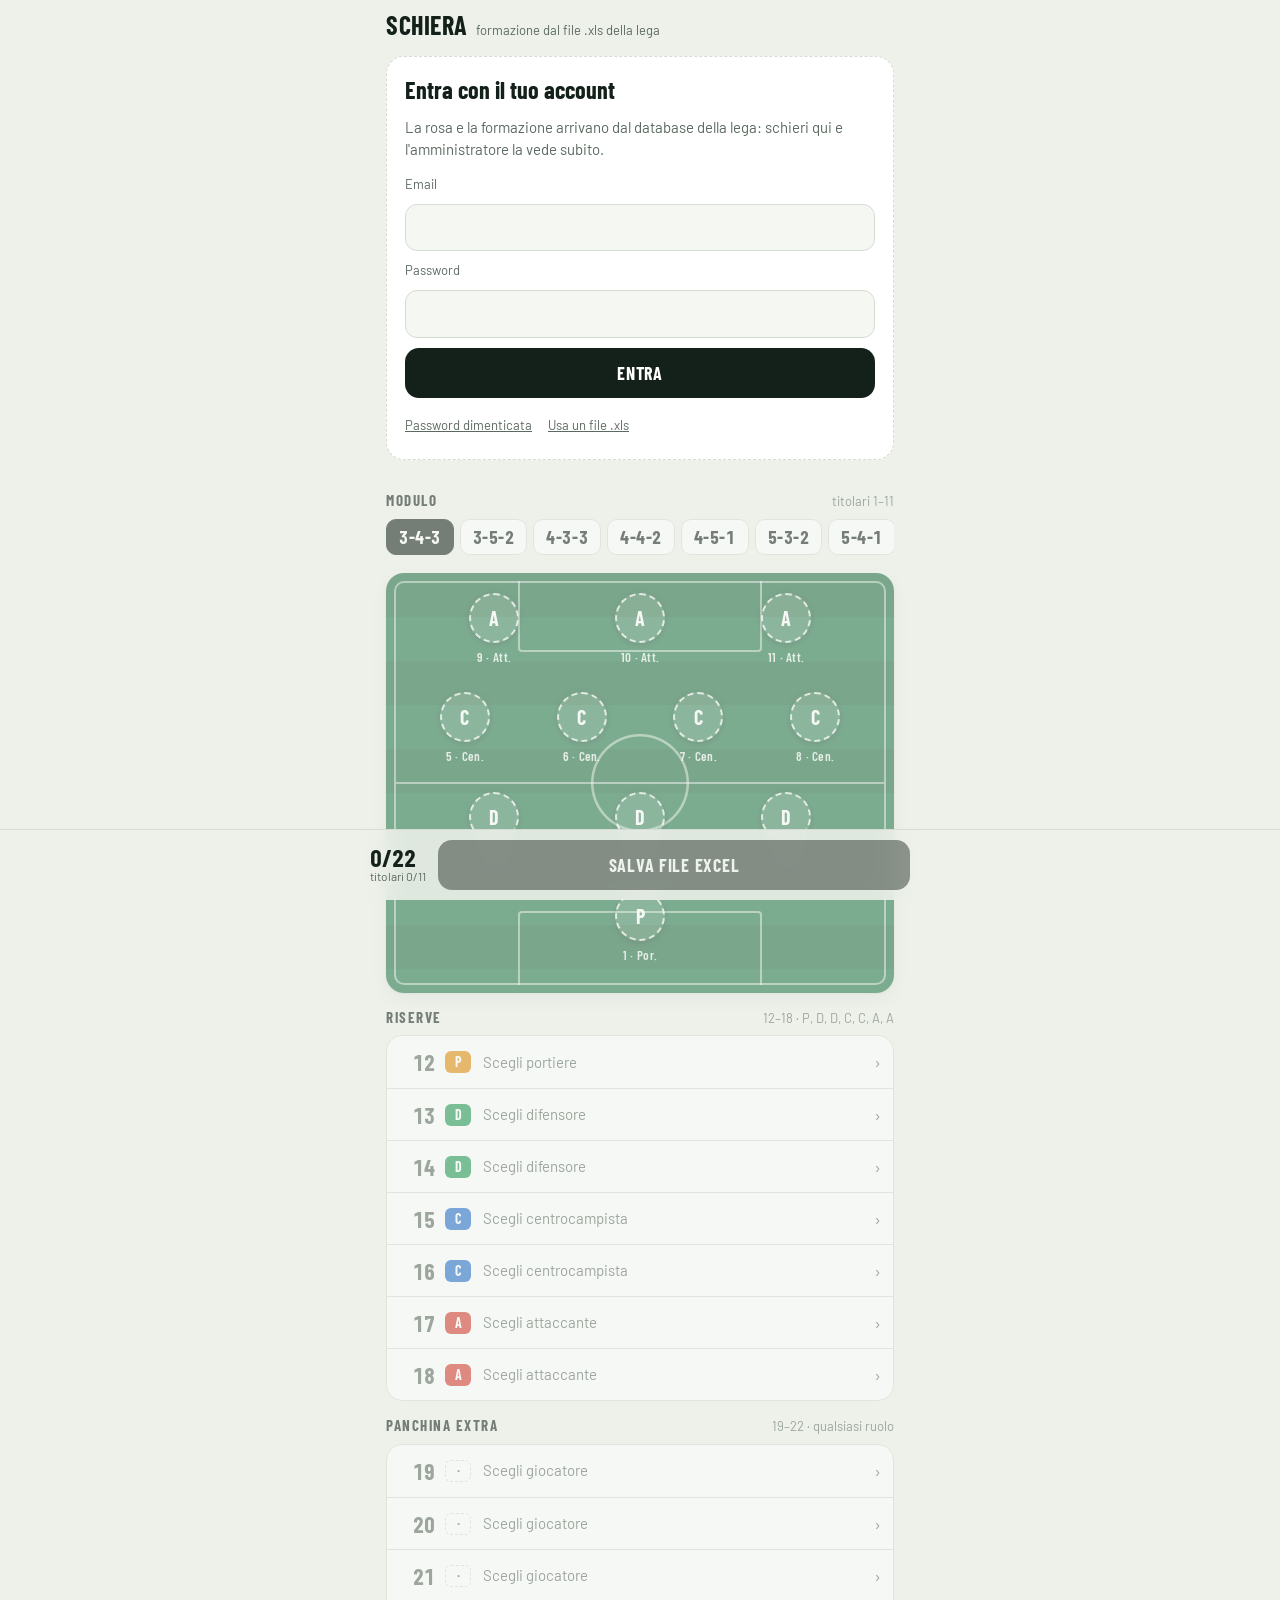
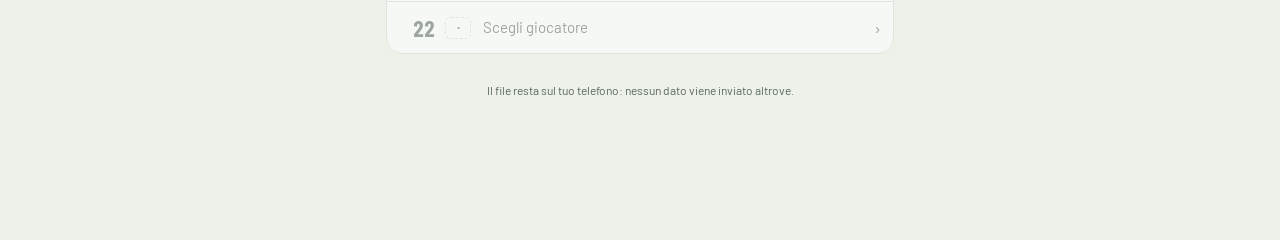
==== commit abf494b7: "Collega Schiera Formazione al database della lega - client Supabase minimo (login, query, RPC, stora" ====
--- a/docs/schiera/index.html
+++ b/docs/schiera/index.html
@@ -456,11 +456,34 @@
         <hr>
         <button type="button" id="restoreBtn">Ripristina l'ultima formazione salvata</button>
         <button type="button" id="clearBtn">Svuota la formazione</button>
+        <span id="onlineMenu" hidden style="display:contents">
+          <button type="button" id="exportBtn">Esporta il file .xls</button>
+          <button type="button" id="logBtn">Storico modifiche</button>
+          <button type="button" id="logoutBtn">Esci</button>
+          <hr>
+        </span>
         <button type="button" id="changeFileBtn2">Carica un altro file</button>
         <button type="button" class="install-btn" hidden>Installa l'app sul telefono</button>
       </div>
     </div>
   </header>
+
+  <section class="upload" id="loginCard" hidden>
+    <h2>Entra con il tuo account</h2>
+    <p>La rosa e la formazione arrivano dal database della lega: schieri qui e l'amministratore la vede subito.</p>
+    <form id="loginForm" style="display:grid;gap:10px">
+      <label class="small muted" for="email">Email</label>
+      <input id="email" type="email" autocomplete="username" required style="padding:12px;border:1px solid var(--line);border-radius:12px;background:var(--surface-2)">
+      <label class="small muted" for="password">Password</label>
+      <input id="password" type="password" autocomplete="current-password" required style="padding:12px;border:1px solid var(--line);border-radius:12px;background:var(--surface-2)">
+      <button class="btn btn-primary" type="submit" id="loginBtn">Entra</button>
+    </form>
+    <div style="display:flex;gap:16px;flex-wrap:wrap">
+      <button type="button" id="recoverBtn" class="small" style="border:0;background:transparent;color:var(--muted);text-decoration:underline;padding:4px 0">Password dimenticata</button>
+      <button type="button" id="fileModeBtn" class="small" style="border:0;background:transparent;color:var(--muted);text-decoration:underline;padding:4px 0">Usa un file .xls</button>
+    </div>
+    <button class="btn btn-ghost install-btn" type="button" hidden>Installa l'app sul telefono</button>
+  </section>
 
   <section class="upload" id="uploadCard">
     <h2>Carica il file delle formazioni</h2>
@@ -479,7 +502,7 @@
       <div class="fname" id="fileName"></div>
       <div class="fmeta" id="fileMeta"></div>
     </div>
-    <div class="field">
+    <div class="field" id="teamField">
       <label for="sheetSel">Squadra</label>
       <select id="sheetSel"></select>
     </div>
@@ -524,6 +547,16 @@
 <input type="file" id="fileInput" accept=".xls,application/vnd.ms-excel" hidden>
 <div id="layer"></div>
 
+<script>
+/* Collegamento al database della lega (Supabase).
+ * Questi due valori sono pubblici per scelta: le protezioni stanno nelle policy
+ * del database, non nella chiave. La chiave "service_role" non va MAI messa qui. */
+window.SCHIERA_CONFIG = {
+  url: 'https://digonsptxuawnehebotw.supabase.co',
+  anonKey: 'eyJhbGciOiJIUzI1NiIsInR5cCI6IkpXVCJ9.eyJpc3MiOiJzdXBhYmFzZSIsInJlZiI6ImRpZ29uc3B0eHVhd25laGVib3R3Iiwicm9sZSI6ImFub24iLCJpYXQiOjE3OTAxNTU1OTYsImV4cCI6MjEwNTczMTU5Nn0.wVbu4qEJO6CGkbBaSGLRL-l6qooNoUyHZC5TiqJAhrA'
+};
+
+</script>
 <script>
 /* Motore .xls (BIFF8 dentro CFB) per schierare la formazione.
  * Modifica solo le celle necessarie e conserva macro, pulsanti, formati e fogli. */
@@ -1555,6 +1588,176 @@
 
 </script>
 <script>
+/* Client minimo per Supabase (autenticazione, dati, storage).
+ * Nessuna libreria esterna: sono le stesse chiamate HTTP che farebbe supabase-js. */
+(function (root) {
+  'use strict';
+
+  const KEY = 'schiera-sessione:v1';
+  const cfg = () => root.SCHIERA_CONFIG || {};
+  const base = () => String(cfg().url || '').replace(/\/+$/, '').replace(/\/rest\/v1$/, '');
+  const anon = () => cfg().anonKey || '';
+
+  let session = null;
+  try { session = JSON.parse(localStorage.getItem(KEY)) || null; } catch (e) { session = null; }
+
+  function store(s) {
+    session = s;
+    try { s ? localStorage.setItem(KEY, JSON.stringify(s)) : localStorage.removeItem(KEY); } catch (e) { /* ok */ }
+  }
+
+  class SbError extends Error {
+    constructor(message, code, status) { super(message); this.code = code; this.status = status; }
+  }
+
+  const MESSAGES = {
+    invalid_credentials: 'Email o password non corretti.',
+    email_not_confirmed: 'Account non ancora confermato: chiedi all’amministratore.',
+    over_request_rate_limit: 'Troppi tentativi: riprova tra qualche minuto.',
+    P0001: 'Questo account non è collegato a nessuna squadra: scrivi all’amministratore.',
+    P0002: 'La giornata è chiusa: la formazione non si può più cambiare.',
+    P0004: 'Puoi schierare solo giocatori della tua rosa.',
+    '42501': 'Non hai i permessi per questa operazione.'
+  };
+
+  function fail(status, body) {
+    const code = body && (body.error_code || body.code || body.error) || String(status);
+    const msg = MESSAGES[code] ||
+      (body && (body.message || body.msg || body.error_description || body.error)) ||
+      ('Errore di rete (' + status + ')');
+    return new SbError(msg, code, status);
+  }
+
+  async function call(path, opts = {}) {
+    const res = await fetch(base() + path, {
+      method: opts.method || 'GET',
+      headers: Object.assign({ apikey: anon(), 'Content-Type': 'application/json' }, opts.headers || {}),
+      body: opts.body === undefined ? undefined : JSON.stringify(opts.body)
+    });
+    const text = await res.text();
+    let data = null;
+    if (text) { try { data = JSON.parse(text); } catch (e) { data = text; } }
+    if (!res.ok) throw fail(res.status, data);
+    return data;
+  }
+
+  async function refresh() {
+    if (!session || !session.refresh_token) throw new SbError('Sessione scaduta: entra di nuovo.', 'no_session', 401);
+    const d = await call('/auth/v1/token?grant_type=refresh_token', { method: 'POST', body: { refresh_token: session.refresh_token } });
+    store(normalize(d));
+    return session;
+  }
+
+  function normalize(d) {
+    return {
+      access_token: d.access_token,
+      refresh_token: d.refresh_token,
+      expires_at: d.expires_at || Math.floor(Date.now() / 1000) + (d.expires_in || 3600),
+      user: d.user || (session && session.user) || null
+    };
+  }
+
+  async function authed(path, opts = {}) {
+    if (!session) throw new SbError('Devi entrare con il tuo account.', 'no_session', 401);
+    if (session.expires_at && session.expires_at - 60 < Math.floor(Date.now() / 1000)) await refresh();
+    const withToken = () => Object.assign({ Authorization: 'Bearer ' + session.access_token }, opts.headers || {});
+    try {
+      return await call(path, Object.assign({}, opts, { headers: withToken() }));
+    } catch (e) {
+      if (e.status === 401) { await refresh(); return call(path, Object.assign({}, opts, { headers: withToken() })); }
+      throw e;
+    }
+  }
+
+  const api = {
+    SbError,
+    configured: () => !!(base() && anon()),
+    session: () => session,
+    user: () => session && session.user,
+
+    async signIn(email, password) {
+      const d = await call('/auth/v1/token?grant_type=password', { method: 'POST', body: { email: String(email).trim(), password } });
+      store(normalize(d));
+      return session;
+    },
+
+    async signOut() {
+      try { if (session) await authed('/auth/v1/logout', { method: 'POST', body: {} }); } catch (e) { /* esco comunque */ }
+      store(null);
+    },
+
+    // Invia l'email per reimpostare la password
+    recover(email, redirectTo) {
+      const q = redirectTo ? '?redirect_to=' + encodeURIComponent(redirectTo) : '';
+      return call('/auth/v1/recover' + q, { method: 'POST', body: { email: String(email).trim() } });
+    },
+
+    // Dopo il link ricevuto per email: la sessione arriva nel fragment dell'URL
+    adoptFromHash() {
+      const h = new URLSearchParams(String(location.hash || '').replace(/^#/, ''));
+      if (!h.get('access_token')) return null;
+      store({
+        access_token: h.get('access_token'),
+        refresh_token: h.get('refresh_token'),
+        expires_at: Math.floor(Date.now() / 1000) + (+h.get('expires_in') || 3600),
+        user: null
+      });
+      const type = h.get('type');
+      try { history.replaceState(null, '', location.pathname + location.search); } catch (e) { /* ok */ }
+      return { type };
+    },
+
+    async me() {
+      const u = await authed('/auth/v1/user');
+      if (session) store(Object.assign({}, session, { user: u }));
+      return u;
+    },
+
+    setPassword(password) {
+      return authed('/auth/v1/user', { method: 'PUT', body: { password } });
+    },
+
+    select(table, query) {
+      return authed('/rest/v1/' + table + (query ? '?' + query : ''));
+    },
+
+    rpc(fn, args) {
+      return authed('/rest/v1/rpc/' + fn, { method: 'POST', body: args || {} });
+    },
+
+    async download(bucket, path) {
+      if (!session) throw new SbError('Devi entrare con il tuo account.', 'no_session', 401);
+      if (session.expires_at && session.expires_at - 60 < Math.floor(Date.now() / 1000)) await refresh();
+      const res = await fetch(base() + '/storage/v1/object/' + bucket + '/' + path, {
+        headers: { apikey: anon(), Authorization: 'Bearer ' + session.access_token }
+      });
+      if (!res.ok) throw fail(res.status, await res.json().catch(() => null));
+      return new Uint8Array(await res.arrayBuffer());
+    },
+
+    async upload(bucket, path, blob, contentType) {
+      if (!session) throw new SbError('Devi entrare con il tuo account.', 'no_session', 401);
+      if (session.expires_at && session.expires_at - 60 < Math.floor(Date.now() / 1000)) await refresh();
+      const res = await fetch(base() + '/storage/v1/object/' + bucket + '/' + path, {
+        method: 'POST',
+        headers: {
+          apikey: anon(),
+          Authorization: 'Bearer ' + session.access_token,
+          'Content-Type': contentType || 'application/octet-stream',
+          'x-upsert': 'true'
+        },
+        body: blob
+      });
+      if (!res.ok) throw fail(res.status, await res.json().catch(() => null));
+      return true;
+    }
+  };
+
+  root.SB = api;
+})(typeof window !== 'undefined' ? window : globalThis);
+
+</script>
+<script>
 (function () {
   'use strict';
   const X = window.XlsFormazione;
@@ -1568,10 +1771,16 @@
   const LS_KEY = 'schiera-formazione:v1';
 
   const S = {
+    mode: 'file',            // 'online' (database) oppure 'file' (.xls scelto a mano)
     bytes: null, fileName: '', wb: null, sheet: null, roster: [],
     module: '3-4-3', free: false,
-    starters: Array(11).fill(null), bench: Array(7).fill(null), extra: Array(4).fill(null)
+    starters: Array(11).fill(null), bench: Array(7).fill(null), extra: Array(4).fill(null),
+    profile: null, team: null, matchday: null, closed: false, savedAt: null
   };
+  const online = () => S.mode === 'online';
+  const loaded = () => online() ? !!S.team : !!S.wb;
+  const canEdit = () => loaded() && !(online() && S.closed);
+  const SBok = () => !!(window.SB && window.SB.configured());
 
   // ------------------------------------------------------------ storage
   function prefs() { try { return JSON.parse(localStorage.getItem(LS_KEY)) || {}; } catch (e) { return {}; } }
@@ -1771,9 +1980,10 @@
 
   // ------------------------------------------------------------ render
   function render() {
-    const ready = !!S.wb;
+    const ready = loaded();
+    const locked = online() && S.closed;
     // moduli
-    $('#modules').innerHTML = MODULES.map(m => `<button type="button" class="chip" data-mod="${m}" aria-pressed="${m === S.module}" ${ready ? '' : 'disabled'}>${m}</button>`).join('');
+    $('#modules').innerHTML = MODULES.map(m => `<button type="button" class="chip" data-mod="${m}" aria-pressed="${m === S.module}" ${ready && !locked ? '' : 'disabled'}>${m}</button>`).join('');
     // campo
     const roles = starterRoles();
     const lines = ['A', 'C', 'D', 'P'].map(ro => {
@@ -1798,21 +2008,232 @@
     const st = S.starters.filter(x => x != null).length;
     $('#count').textContent = n + '/22';
     $('#countLbl').textContent = st === 11 ? 'schierati' : 'titolari ' + st + '/11';
-    $('#saveBtn').disabled = !ready || n === 0;
+    $('#saveBtn').disabled = !ready || n === 0 || locked;
+    $('#saveBtn').textContent = online() ? 'Salva formazione' : 'Salva file Excel';
     $('#editor').style.opacity = ready ? '' : '.55';
-    $('#sub').textContent = ready ? S.sheet + ' · ' + S.module : 'formazione dal file .xls della lega';
+    $('#sub').textContent = ready ? (S.sheet || '') + ' · ' + S.module : 'formazione dal file .xls della lega';
+    if (online()) renderOnlineBar();
+    document.querySelectorAll('#editor button').forEach(b => { if (locked) b.disabled = true; });
+  }
+
+  // ---------------------------------------------------------- modalità online
+  function fmtDate(d) {
+    return new Date(d).toLocaleString('it-IT', { weekday: 'short', day: 'numeric', month: 'short', hour: '2-digit', minute: '2-digit' });
+  }
+  function timeLeft(deadline) {
+    const ms = new Date(deadline) - new Date();
+    if (ms <= 0) return null;
+    const h = Math.floor(ms / 3600000), m = Math.floor(ms / 60000) % 60;
+    if (h >= 24) return Math.floor(h / 24) + ' giorni';
+    return h ? h + ' ore e ' + m + ' min' : m + ' min';
+  }
+  function renderOnlineBar() {
+    const md = S.matchday;
+    $('#fileName').textContent = (S.team ? S.team.name : '') + (md ? ' · ' + (md.label || 'Giornata ' + md.id) : '');
+    const left = md && timeLeft(md.deadline);
+    $('#fileMeta').textContent = !md ? 'nessuna giornata aperta'
+      : left ? 'chiude ' + fmtDate(md.deadline) + ' · mancano ' + left
+      : 'chiusa il ' + fmtDate(md.deadline);
+    $('#fileMeta').style.color = left ? '' : 'var(--role-a)';
+    $('#teamField').hidden = true;
+  }
+
+  function rosterFromDb(players) {
+    const out = [];
+    for (let i = 0; i < 31; i++) out.push({ row: i, id: null, role: '', name: '', number: null });
+    players.forEach(p => {
+      const i = p.slot - 1;
+      if (i >= 0 && i < 31) out[i] = { row: i, id: p.id, role: String(p.role || '').toUpperCase(), name: p.name || '', number: null };
+    });
+    return out;
+  }
+
+  async function startOnline() {
+    clearNotices();
+    const uid = (SB.user() || {}).id || ((await SB.me()) || {}).id;
+    const prof = (await SB.select('profiles', 'select=display_name,role,team_id,teams(name,sheet_name)&id=eq.' + uid))[0];
+    if (!prof) throw new SB.SbError('Profilo non trovato: scrivi all\u2019amministratore.', 'no_profile');
+    S.profile = prof;
+    S.team = prof.teams ? Object.assign({ id: prof.team_id }, prof.teams) : null;
+    if (!S.team) throw new SB.SbError('Questo account non è ancora collegato a una squadra: scrivi all\u2019amministratore.', 'no_team');
+    S.sheet = S.team.sheet_name || S.team.name;
+    S.mode = 'online';
+    const mds = await SB.select('matchdays', 'select=id,label,deadline&is_current=is.true&limit=1');
+    S.matchday = mds[0] || null;
+    S.closed = !!(S.matchday && new Date(S.matchday.deadline) <= new Date());
+    const players = await SB.select('players', 'select=id,slot,role,name&team_id=eq.' + S.team.id + '&order=slot');
+    S.roster = rosterFromDb(players);
+    S.starters = Array(11).fill(null); S.bench = Array(7).fill(null); S.extra = Array(4).fill(null);
+    S.savedAt = null;
+    if (S.matchday) {
+      const l = (await SB.select('lineups', 'select=id,module,bench_free,updated_at,lineup_slots(pos,player_id)&team_id=eq.' + S.team.id + '&matchday=eq.' + S.matchday.id))[0];
+      if (l) {
+        const byId = new Map(S.roster.filter(p => p.id).map(p => [p.id, p.row]));
+        const pos = new Map();
+        (l.lineup_slots || []).forEach(sl => { if (byId.has(sl.player_id)) pos.set(sl.pos, byId.get(sl.player_id)); });
+        if (l.module) S.module = l.module;
+        S.free = !!l.bench_free;
+        applyPositions(pos);
+        S.savedAt = l.updated_at;
+      }
+    }
+    $('#loginCard').hidden = true;
+    $('#uploadCard').hidden = true;
+    $('#fileBar').hidden = false;
+    $('#menuWrap').hidden = false;
+    $('#onlineMenu').hidden = false;
+    $('#freeToggle').checked = S.free;
+    if (!S.matchday) notice('Nessuna giornata aperta: l\u2019amministratore deve impostare la giornata corrente.');
+    else if (S.closed) notice('Giornata chiusa il ' + fmtDate(S.matchday.deadline) + ': la formazione non si può più cambiare.');
+    else if (S.savedAt) notice('Formazione salvata il ' + fmtDate(S.savedAt) + '. Puoi cambiarla fino alla scadenza.');
+    render();
+  }
+
+  async function saveOnline() {
+    const slots = [];
+    S.starters.forEach((r, i) => { if (r != null && P(r).id) slots.push({ pos: i + 1, player_id: P(r).id }); });
+    S.bench.forEach((r, i) => { if (r != null && P(r).id) slots.push({ pos: 12 + i, player_id: P(r).id }); });
+    S.extra.forEach((r, i) => { if (r != null && P(r).id) slots.push({ pos: 19 + i, player_id: P(r).id }); });
+    return SB.rpc('save_lineup', {
+      p_matchday: S.matchday.id, p_module: S.module, p_bench_free: S.free, p_slots: slots
+    });
+  }
+
+  function changesText(ch) {
+    if (!ch) return [];
+    const out = [];
+    (ch.entrati || []).forEach(x => out.push('↑ ' + x.nome + ' (posto ' + x.pos + ')'));
+    (ch.usciti || []).forEach(x => out.push('↓ ' + x.nome));
+    (ch.spostati || []).forEach(x => out.push('⇄ ' + x.nome + ': ' + x.da + ' → ' + x.a));
+    if (ch.modulo) out.push('Modulo: ' + (ch.modulo.da || '—') + ' → ' + ch.modulo.a);
+    return out;
+  }
+
+  function showSaved(res) {
+    const list = changesText(res && res.changes);
+    const snap = (res && res.snapshot) || [];
+    const line = k => {
+      const x = snap.find(v => v.pos === k);
+      return `<div class="xr"><span class="n">${k}</span><span class="badge" data-r="${esc(x ? x.ruolo : '')}">${esc(x ? x.ruolo : '·')}</span><span>${esc(x ? x.nome : '—')}</span></div>`;
+    };
+    const el = sheet(`
+      <div class="sheet-h"><div style="display:flex;gap:12px;align-items:center"><span class="done-mark" aria-hidden="true">✓</span>
+        <div><h4>Formazione salvata</h4><p>${esc(S.team.name)} · ${esc(S.matchday.label || 'Giornata ' + S.matchday.id)} · ${esc(S.module)}</p></div></div></div>
+      <div class="sheet-b">
+        <p style="margin:12px 16px 0">${res.action === 'creata' ? 'Registrata adesso.' : 'Ho aggiornato quella di prima.'} L\u2019amministratore la vede online: non devi inviare niente.</p>
+        ${list.length ? `<div class="xl">${list.map(t => `<div class="xr" style="grid-template-columns:1fr">${esc(t)}</div>`).join('')}</div>` : ''}
+        <div class="xl" aria-label="Formazione salvata">
+          <div class="xh">Titolari</div>${[1,2,3,4,5,6,7,8,9,10,11].map(line).join('')}
+          <div class="xh">Riserve</div>${[12,13,14,15,16,17,18].map(line).join('')}
+          <div class="xh">Panchina extra</div>${[19,20,21,22].map(line).join('')}
+        </div>
+      </div>
+      <div class="sheet-f"><button type="button" class="btn btn-ghost" data-act="export">Esporta .xls</button><button type="button" class="btn btn-primary" data-act="close">Fatto</button></div>`);
+    el.addEventListener('click', ev => {
+      const b = ev.target.closest('[data-act]');
+      if (!b) return;
+      if (b.dataset.act === 'close') closeSheet();
+      if (b.dataset.act === 'export') { closeSheet(); exportXls(); }
+    });
+  }
+
+  // Export .xls: prende il modello della lega da Supabase e ci scrive la formazione
+  async function exportXls() {
+    try {
+      toast('Preparo il file…');
+      const tpl = await SB.download('modelli', 'formazioni.xls');
+      const wb = X.load(tpl);
+      if (!wb.sheetNames.includes(S.sheet)) throw new X.XlsError('Nel modello non c\u2019è il foglio "' + S.sheet + '".');
+      const tplRoster = wb.roster(S.sheet);
+      const diff = S.roster.filter(p => p.name && tplRoster[p.row] && tplRoster[p.row].name !== p.name);
+      const nums = Array(31).fill(null);
+      S.starters.forEach((r, i) => { if (r != null) nums[r] = i + 1; });
+      S.bench.forEach((r, i) => { if (r != null) nums[r] = 12 + i; });
+      S.extra.forEach((r, i) => { if (r != null) nums[r] = 19 + i; });
+      const res = wb.build(S.sheet, nums);
+      const d = await deliver(res.bytes, outName());
+      if (diff.length) notice('Attenzione: nel modello ' + diff.length + ' giocatori hanno un nome diverso dalla rosa nel database. L\u2019amministratore dovrebbe aggiornare il modello.');
+      SB.rpc('log_export', { p_matchday: S.matchday.id }).catch(() => {});
+      showResult(res, d);
+    } catch (e) {
+      console.error(e);
+      notice(e && e.message ? e.message : 'Export non riuscito.', 'error');
+    }
+  }
+
+  async function showLog() {
+    try {
+      const rows = await SB.select('lineup_log', 'select=at,action,changes&team_id=eq.' + S.team.id + '&matchday=eq.' + S.matchday.id + '&order=at.desc&limit=30');
+      const body = rows.length ? rows.map(r => {
+        const list = changesText(r.changes);
+        return `<div class="xr" style="grid-template-columns:1fr"><div><b>${esc(fmtDate(r.at))}</b> · ${esc(r.action)}<div class="muted small">${list.length ? esc(list.join(' · ')) : 'nessun dettaglio'}</div></div></div>`;
+      }).join('') : '<p class="muted" style="padding:12px 16px">Ancora nessuna modifica per questa giornata.</p>';
+      sheet(`<div class="sheet-h"><div><h4>Storico modifiche</h4><p>${esc(S.team.name)} · ${esc(S.matchday.label || 'Giornata ' + S.matchday.id)}</p></div></div>
+        <div class="sheet-b"><div class="xl">${body}</div></div>
+        <div class="sheet-f"><button type="button" class="btn btn-primary" onclick="this.closest('.scrim').remove()">Chiudi</button></div>`);
+    } catch (e) { notice(e.message || 'Non riesco a leggere lo storico.', 'error'); }
+  }
+
+  // ------------------------------------------------------------- accesso
+  function showLogin(msg) {
+    S.mode = 'file';
+    $('#loginCard').hidden = false;
+    $('#uploadCard').hidden = true;
+    $('#fileBar').hidden = true;
+    $('#menuWrap').hidden = true;
+    if (msg) notice(msg);
+    render();
+  }
+
+  async function doLogin(ev) {
+    ev.preventDefault();
+    const btn = $('#loginBtn');
+    btn.disabled = true; btn.textContent = 'Entro…';
+    try {
+      await SB.signIn($('#email').value, $('#password').value);
+      $('#password').value = '';
+      await startOnline();
+    } catch (e) {
+      console.error(e);
+      notice(e.message || 'Accesso non riuscito.', 'error');
+      if (e.code === 'no_team' || e.code === 'no_profile') await SB.signOut();
+    }
+    btn.disabled = false; btn.textContent = 'Entra';
+  }
+
+  async function doRecover() {
+    const email = $('#email').value.trim();
+    if (!email) { notice('Scrivi prima la tua email, poi tocca di nuovo.'); return; }
+    try {
+      await SB.recover(email, location.origin + location.pathname);
+      notice('Ti ho mandato un\u2019email con il link per reimpostare la password.');
+    } catch (e) { notice(e.message || 'Invio non riuscito.', 'error'); }
+  }
+
+  function askNewPassword() {
+    const el = sheet(`
+      <div class="sheet-h"><div><h4>Nuova password</h4><p>Scegline una di almeno 8 caratteri.</p></div></div>
+      <div class="sheet-b"><div style="padding:12px 16px"><input id="newPwd" type="password" autocomplete="new-password" style="width:100%;padding:12px;border:1px solid var(--line);border-radius:12px;background:var(--surface-2)"></div></div>
+      <div class="sheet-f"><button type="button" class="btn btn-primary" data-act="set">Salva password</button></div>`, { modal: true });
+    el.addEventListener('click', async ev => {
+      if (!ev.target.closest('[data-act="set"]')) return;
+      const pwd = el.querySelector('#newPwd').value;
+      if (!pwd || pwd.length < 8) { toast('Almeno 8 caratteri'); return; }
+      try { await SB.setPassword(pwd); closeSheet(); toast('Password aggiornata'); await startOnline(); }
+      catch (e) { notice(e.message || 'Non riesco a cambiare la password.', 'error'); }
+    });
   }
 
   function slotHtml(i, ro) {
     const r = S.starters[i];
-    const dis = S.wb ? '' : 'disabled';
+    const dis = canEdit() ? '' : 'disabled';
     if (r == null) return `<button type="button" class="slot empty" data-z="s" data-i="${i}" data-r="${ro}" ${dis} aria-label="${i + 1}: scegli ${ROLE[ro]}"><span class="token">${ro}</span><span class="nm">${i + 1} · ${ROLE[ro].slice(0, 3)}.</span></button>`;
     return `<button type="button" class="slot" data-z="s" data-i="${i}" data-r="${ro}" aria-label="${i + 1}: ${esc(P(r).name)}"><span class="token">${i + 1}</span><span class="nm">${esc(P(r).name)}</span></button>`;
   }
   function rowHtml(z, i, r) {
     const ro = slotRole(z, i);
     const num = slotNum(z, i);
-    const dis = S.wb ? '' : 'disabled';
+    const dis = canEdit() ? '' : 'disabled';
     if (r == null) {
       const badge = ro ? `<span class="badge" data-r="${ro}">${ro}</span>` : `<span class="badge any">·</span>`;
       const label = ro ? 'Scegli ' + ROLE[ro].toLowerCase() : 'Scegli giocatore';
@@ -1925,6 +2346,22 @@
   }
 
   async function doSave() {
+    if (online()) {
+      const btn = $('#saveBtn');
+      btn.disabled = true;
+      try {
+        const res = await saveOnline();
+        S.savedAt = new Date().toISOString();
+        clearNotices();
+        showSaved(res);
+      } catch (e) {
+        console.error(e);
+        notice(e && e.message ? e.message : 'Salvataggio non riuscito.', 'error');
+        if (e && e.code === 'P0002') { S.closed = true; }
+      }
+      render();
+      return;
+    }
     let res;
     try { res = S.wb.build(S.sheet, numbers()); }
     catch (e) { console.error(e); notice(e instanceof X.XlsError ? e.message : 'Errore durante la scrittura del file: ' + (e && e.message || e), 'error'); return; }
@@ -2040,6 +2477,19 @@
   }
 
   // ------------------------------------------------------------ eventi
+  $('#loginForm').addEventListener('submit', doLogin);
+  $('#recoverBtn').addEventListener('click', doRecover);
+  $('#fileModeBtn').addEventListener('click', () => { $('#loginCard').hidden = true; $('#uploadCard').hidden = false; });
+  $('#logoutBtn').addEventListener('click', async () => {
+    toggleMenu(false);
+    await SB.signOut();
+    S.mode = 'file'; S.team = null; S.wb = null; S.roster = [];
+    S.starters = Array(11).fill(null); S.bench = Array(7).fill(null); S.extra = Array(4).fill(null);
+    clearNotices();
+    showLogin();
+  });
+  $('#exportBtn').addEventListener('click', () => { toggleMenu(false); exportXls(); });
+  $('#logBtn').addEventListener('click', () => { toggleMenu(false); showLog(); });
   $('#pickBtn').addEventListener('click', () => $('#fileInput').click());
   $('#changeFileBtn2').addEventListener('click', () => { toggleMenu(false); $('#fileInput').click(); });
   $('#fileInput').addEventListener('change', e => handleFile(e.target.files[0]));
@@ -2052,9 +2502,9 @@
   $('#modules').addEventListener('click', e => { const b = e.target.closest('[data-mod]'); if (!b) return; setModule(b.dataset.mod); render(); });
   $('#editor').addEventListener('click', e => {
     const s = e.target.closest('[data-z]');
-    if (s && S.wb) { openPicker(s.dataset.z, +s.dataset.i); return; }
+    if (s && canEdit()) { openPicker(s.dataset.z, +s.dataset.i); return; }
     const a = e.target.closest('[data-add]');
-    if (a && S.wb) {
+    if (a && canEdit()) {
       const row = +a.dataset.add;
       const pl = autoPlace(row);
       if (!pl) { toast('Nessun posto libero per un ' + ROLE[P(row).role].toLowerCase()); return; }
@@ -2116,6 +2566,22 @@
   }));
   window.addEventListener('appinstalled', () => toast('App installata'));
 
+  // Avvio: se il database è configurato si entra con l'account, altrimenti resta la modalità file
+  (async function start() {
+    if (!SBok()) { $('#loginCard').hidden = true; $('#uploadCard').hidden = false; render(); return; }
+    const hash = SB.adoptFromHash();
+    try {
+      if (hash && hash.type === 'recovery') { $('#loginCard').hidden = true; askNewPassword(); render(); return; }
+      if (SB.session()) { await startOnline(); return; }
+    } catch (e) {
+      console.error(e);
+      await SB.signOut();
+      showLogin(e && e.message ? e.message : 'Devi entrare di nuovo.');
+      return;
+    }
+    showLogin();
+  })();
+
   render();
 })();
 
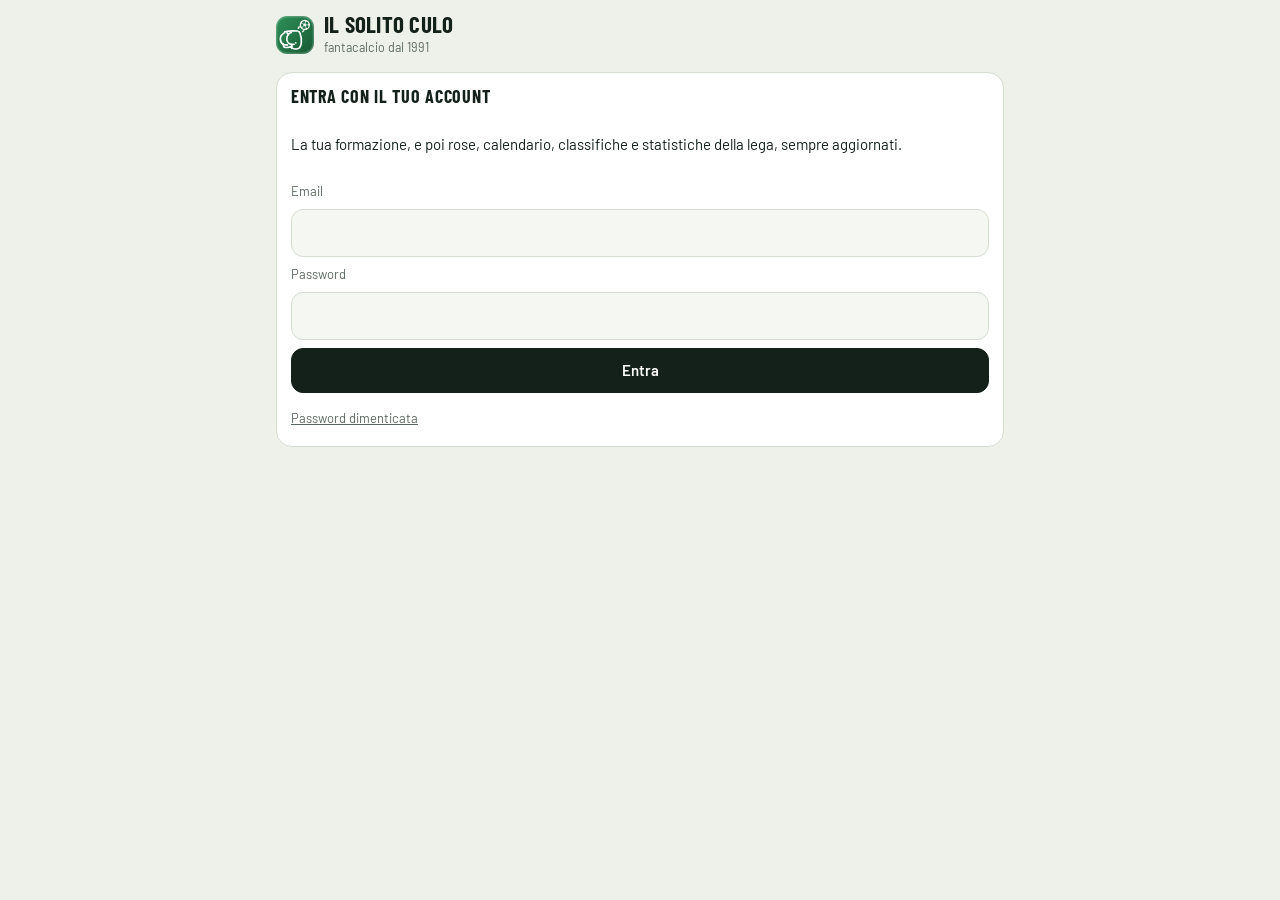
==== commit d381c110: "Schiera dentro il sito, con il conto alla rovescia Schiera Formazione diventa una sezione del sito (" ====
--- a/docs/schiera/index.html
+++ b/docs/schiera/index.html
@@ -2,2594 +2,20 @@
 <html lang="it">
 <head>
 <meta charset="utf-8">
-<meta name="viewport" content="width=device-width, initial-scale=1, viewport-fit=cover">
+<meta name="viewport" content="width=device-width, initial-scale=1">
 <meta name="theme-color" content="#1D6A3E">
-<title>Schiera Formazione</title>
-<meta name="description" content="Schiera la formazione del fantacalcio sul file .xls della lega e salvalo pronto da inviare.">
-<link rel="manifest" href="manifest.webmanifest">
-<link rel="icon" type="image/png" sizes="32x32" href="icons/favicon-32.png">
-<link rel="apple-touch-icon" href="icons/apple-touch-icon.png">
-<meta name="mobile-web-app-capable" content="yes">
-<meta name="apple-mobile-web-app-title" content="Schiera">
-<link rel="preconnect" href="https://fonts.googleapis.com">
-<link rel="preconnect" href="https://fonts.gstatic.com" crossorigin>
-<link rel="stylesheet" href="https://fonts.googleapis.com/css2?family=Barlow:wght@400;500;600;700&family=Barlow+Condensed:wght@600;700&display=swap">
-<style>
-:root{padding-top:env(safe-area-inset-top,0px);padding-bottom:env(safe-area-inset-bottom,0px)}
-[hidden]{display:none!important}
-:root {
-  --bg: #EDF1EA;
-  --surface: #FFFFFF;
-  --surface-2: #F5F7F2;
-  --ink: #14201A;
-  --muted: #5B6960;
-  --line: #D5DCD2;
-  --pitch-1: #1D6A3E;
-  --pitch-2: #217547;
-  --pitch-line: rgba(255, 255, 255, .5);
-  --token: #FFFFFF;
-  --token-ink: #14201A;
-  --role-p: #E08A08;
-  --role-d: #1C9651;
-  --role-c: #1E6BCB;
-  --role-a: #D2372C;
-  --primary: #14201A;
-  --on-primary: #FFFFFF;
-  --warn-bg: #FFF4DA;
-  --warn-ink: #7A4B00;
-  --ok: #1C9651;
-  --scrim: rgba(10, 18, 13, .45);
-  --shadow: 0 1px 2px rgba(20, 32, 26, .08), 0 6px 20px rgba(20, 32, 26, .08);
-  --display: "Barlow Condensed", "Roboto Condensed", "Arial Narrow", system-ui, sans-serif;
-  --body: "Barlow", system-ui, -apple-system, "Segoe UI", Roboto, sans-serif;
-}
-@media (prefers-color-scheme: dark) {
-  :root:not([data-theme="light"]) {
-    --bg: #0C120E;
-    --surface: #141C17;
-    --surface-2: #1A241E;
-    --ink: #E6EDE7;
-    --muted: #93A298;
-    --line: #28342D;
-    --pitch-1: #154D2D;
-    --pitch-2: #185533;
-    --pitch-line: rgba(255, 255, 255, .38);
-    --token: #F4F7F3;
-    --token-ink: #14201A;
-    --role-p: #F2A42C;
-    --role-d: #39BE74;
-    --role-c: #4A93EE;
-    --role-a: #EF5A4E;
-    --primary: #E6EDE7;
-    --on-primary: #0C120E;
-    --warn-bg: #3A2B0C;
-    --warn-ink: #F6D48C;
-    --ok: #39BE74;
-    --scrim: rgba(0, 0, 0, .6);
-    --shadow: 0 1px 2px rgba(0, 0, 0, .4), 0 8px 24px rgba(0, 0, 0, .35);
-  }
-}
-:root[data-theme="dark"] {
-  --bg: #0C120E;
-  --surface: #141C17;
-  --surface-2: #1A241E;
-  --ink: #E6EDE7;
-  --muted: #93A298;
-  --line: #28342D;
-  --pitch-1: #154D2D;
-  --pitch-2: #185533;
-  --pitch-line: rgba(255, 255, 255, .38);
-  --token: #F4F7F3;
-  --token-ink: #14201A;
-  --role-p: #F2A42C;
-  --role-d: #39BE74;
-  --role-c: #4A93EE;
-  --role-a: #EF5A4E;
-  --primary: #E6EDE7;
-  --on-primary: #0C120E;
-  --warn-bg: #3A2B0C;
-  --warn-ink: #F6D48C;
-  --ok: #39BE74;
-  --scrim: rgba(0, 0, 0, .6);
-  --shadow: 0 1px 2px rgba(0, 0, 0, .4), 0 8px 24px rgba(0, 0, 0, .35);
-}
-
-* { box-sizing: border-box; }
-html, body { background: var(--bg); }
-body {
-  margin: 0;
-  color: var(--ink);
-  font: 400 15px/1.45 var(--body);
-  -webkit-tap-highlight-color: transparent;
-}
-button, select, input { font: inherit; color: inherit; }
-button { cursor: pointer; }
-:focus-visible { outline: 3px solid var(--role-c); outline-offset: 2px; }
-
-.app {
-  max-width: 540px;
-  margin: 0 auto;
-  padding-inline: 16px;
-  padding-block: 12px 128px;
-  display: flex;
-  flex-direction: column;
-  gap: 16px;
-}
-
-/* header */
-.top { display: flex; align-items: center; justify-content: space-between; gap: 12px; }
-.brand { display: flex; align-items: baseline; gap: 8px; min-width: 0; }
-.brand h1 {
-  margin: 0;
-  font: 700 26px/1 var(--display);
-  letter-spacing: .02em;
-  text-transform: uppercase;
-}
-.brand small { color: var(--muted); font-size: 13px; white-space: nowrap; overflow: hidden; text-overflow: ellipsis; }
-.icon-btn {
-  border: 1px solid var(--line);
-  background: var(--surface);
-  border-radius: 999px;
-  height: 36px;
-  padding: 0 14px;
-  display: inline-flex; align-items: center; gap: 6px;
-  font-size: 14px;
-  font-weight: 600;
-}
-
-/* file bar */
-.filebar {
-  display: grid;
-  grid-template-columns: minmax(0, 1fr);
-  gap: 10px;
-  align-items: center;
-  background: var(--surface);
-  border: 1px solid var(--line);
-  border-radius: 14px;
-  padding: 10px 12px;
-}
-.filebar .fname { font-weight: 600; overflow: hidden; text-overflow: ellipsis; white-space: nowrap; }
-.filebar .fmeta { color: var(--muted); font-size: 13px; }
-.field { display: flex; align-items: center; gap: 10px; border-top: 1px solid var(--line); padding-top: 10px; }
-.field label { font: 600 12px/1 var(--display); text-transform: uppercase; letter-spacing: .08em; color: var(--muted); }
-.field select {
-  border: 1px solid var(--line);
-  background: var(--surface-2);
-  border-radius: 10px;
-  padding: 6px 8px;
-  font-weight: 600;
-  flex: 1;
-  min-width: 0;
-}
-
-/* upload */
-.upload {
-  background: var(--surface);
-  border: 1.5px dashed var(--line);
-  border-radius: 18px;
-  padding: 20px 18px;
-  display: flex; flex-direction: column; gap: 14px;
-}
-.upload h2 { margin: 0; font: 700 24px/1.1 var(--display); text-wrap: balance; }
-.upload p { margin: 0; color: var(--muted); }
-.upload ol { margin: 0; padding-left: 20px; color: var(--muted); display: grid; gap: 4px; }
-.upload.drag { border-color: var(--role-c); background: var(--surface-2); }
-
-.btn {
-  border: 0;
-  border-radius: 14px;
-  min-height: 50px;
-  padding: 0 20px;
-  font: 700 18px/1 var(--display);
-  letter-spacing: .04em;
-  text-transform: uppercase;
-  display: inline-flex; align-items: center; justify-content: center; gap: 10px;
-}
-.btn-primary { background: var(--primary); color: var(--on-primary); }
-.btn-ghost { background: var(--surface-2); color: var(--ink); border: 1px solid var(--line); }
-.btn:disabled { opacity: .45; cursor: default; }
-
-.notice {
-  border-radius: 14px;
-  padding: 12px 14px;
-  background: var(--warn-bg);
-  color: var(--warn-ink);
-  display: flex; gap: 12px; align-items: center; justify-content: space-between;
-  font-size: 14px;
-}
-.notice button { flex: none; border: 0; background: transparent; color: inherit; font-weight: 700; text-decoration: underline; padding: 4px; }
-.error { background: #FDE8E6; color: #8A1F16; }
-@media (prefers-color-scheme: dark) { :root:not([data-theme="light"]) .error { background: #3B1512; color: #F7C1BA; } }
-:root[data-theme="dark"] .error { background: #3B1512; color: #F7C1BA; }
-
-/* modules */
-.section-h { display: flex; align-items: baseline; justify-content: space-between; gap: 10px; }
-.section-h h3 {
-  margin: 0;
-  font: 700 15px/1 var(--display);
-  letter-spacing: .1em;
-  text-transform: uppercase;
-}
-.section-h span { color: var(--muted); font-size: 13px; }
-.modules { display: flex; gap: 6px; overflow-x: auto; padding-bottom: 2px; scrollbar-width: none; }
-.modules::-webkit-scrollbar { display: none; }
-.chip {
-  flex: none;
-  border: 1px solid var(--line);
-  background: var(--surface);
-  border-radius: 10px;
-  padding: 8px 12px;
-  font: 700 18px/1 var(--display);
-  letter-spacing: .03em;
-  font-variant-numeric: tabular-nums;
-}
-.chip[aria-pressed="true"] { background: var(--primary); color: var(--on-primary); border-color: var(--primary); }
-
-/* pitch */
-.pitch {
-  position: relative;
-  border-radius: 18px;
-  overflow: hidden;
-  padding: 18px 6px 14px;
-  background:
-    repeating-linear-gradient(180deg, var(--pitch-1) 0 44px, var(--pitch-2) 44px 88px);
-  box-shadow: var(--shadow);
-  display: flex; flex-direction: column; gap: 10px;
-  min-height: 420px;
-}
-.pitch::before, .pitch::after { content: ""; position: absolute; pointer-events: none; }
-.pitch::before {
-  inset: 8px;
-  border: 2px solid var(--pitch-line);
-  border-radius: 10px;
-  background:
-    radial-gradient(circle at 50% 50%, transparent 46px, var(--pitch-line) 47px, var(--pitch-line) 48.5px, transparent 49.5px),
-    linear-gradient(var(--pitch-line), var(--pitch-line)) center / 100% 2px no-repeat;
-}
-.pitch::after {
-  left: 26%; right: 26%; bottom: 8px; height: 17%;
-  border: 2px solid var(--pitch-line); border-bottom: 0;
-  border-radius: 4px 4px 0 0;
-}
-.pitch .goal-top { position: absolute; left: 26%; right: 26%; top: 8px; height: 17%; border: 2px solid var(--pitch-line); border-top: 0; border-radius: 0 0 4px 4px; pointer-events: none; }
-.line { position: relative; z-index: 1; display: flex; justify-content: space-evenly; align-items: flex-start; flex: 1; }
-.slot {
-  flex: 1 1 0;
-  min-width: 0;
-  max-width: 88px;
-  border: 0; background: transparent; padding: 2px 0;
-  display: flex; flex-direction: column; align-items: center; gap: 4px;
-  color: #fff;
-}
-.token {
-  width: 50px; height: 50px; border-radius: 50%;
-  display: grid; place-items: center;
-  background: var(--token);
-  color: var(--token-ink);
-  border: 4px solid var(--rc);
-  font: 700 24px/1 var(--display);
-  font-variant-numeric: tabular-nums;
-  box-shadow: 0 2px 6px rgba(0, 0, 0, .3);
-  transition: transform .15s ease;
-}
-.slot.empty .token {
-  background: rgba(255, 255, 255, .12);
-  border: 2px dashed rgba(255, 255, 255, .8);
-  color: #fff;
-  font-size: 20px;
-}
-.slot:active .token { transform: scale(.94); }
-.slot .nm {
-  font: 600 13px/1.15 var(--display);
-  letter-spacing: .02em;
-  background: rgba(8, 22, 14, .62);
-  border-radius: 6px;
-  padding: 3px 5px;
-  max-width: 100%;
-  overflow: hidden;
-  white-space: nowrap;
-  text-overflow: ellipsis;
-  text-align: center;
-}
-.slot.empty .nm { background: transparent; color: rgba(255, 255, 255, .85); }
-.slot.flash .token { animation: pop .35s ease; }
-@keyframes pop { 50% { transform: scale(1.14); } }
-
-/* lists (bench) */
-.list { background: var(--surface); border: 1px solid var(--line); border-radius: 16px; overflow: hidden; }
-.row {
-  width: 100%;
-  display: grid;
-  grid-template-columns: 36px 28px 1fr auto;
-  align-items: center;
-  gap: 10px;
-  min-height: 52px;
-  padding: 6px 12px;
-  border: 0;
-  border-top: 1px solid var(--line);
-  background: transparent;
-  text-align: left;
-}
-.row:first-child { border-top: 0; }
-.row .num { font: 700 22px/1 var(--display); font-variant-numeric: tabular-nums; color: var(--muted); text-align: right; }
-.row .who { font-weight: 600; min-width: 0; overflow: hidden; text-overflow: ellipsis; white-space: nowrap; }
-.row.empty .who { color: var(--muted); font-weight: 400; }
-.row .chev { color: var(--muted); font-size: 18px; }
-.row.flash { animation: glow .5s ease; }
-@keyframes glow { 0% { background: var(--surface-2); } 100% { background: transparent; } }
-
-.badge {
-  width: 26px; height: 22px; border-radius: 6px;
-  display: inline-grid; place-items: center;
-  font: 700 14px/1 var(--display);
-  color: #fff;
-  background: var(--rc, var(--muted));
-}
-.badge.any { background: transparent; border: 1px dashed var(--line); color: var(--muted); }
-[data-r="P"] { --rc: var(--role-p); }
-[data-r="D"] { --rc: var(--role-d); }
-[data-r="C"] { --rc: var(--role-c); }
-[data-r="A"] { --rc: var(--role-a); }
-
-/* pool */
-.pool { display: flex; flex-direction: column; gap: 10px; }
-.pool-group { display: flex; flex-wrap: wrap; gap: 6px; align-items: center; }
-.pchip {
-  border: 1px solid var(--line);
-  background: var(--surface);
-  border-radius: 999px;
-  padding: 5px 12px 5px 5px;
-  display: inline-flex; align-items: center; gap: 8px;
-  font-weight: 600; font-size: 14px;
-}
-.pchip .badge { width: 22px; height: 22px; border-radius: 999px; font-size: 13px; }
-.muted { color: var(--muted); }
-.small { font-size: 13px; }
-
-/* bottom bar */
-.bar {
-  position: fixed; left: 0; right: 0; bottom: 0; z-index: 20;
-  padding: 10px 16px calc(10px + env(safe-area-inset-bottom, 0px));
-  background: var(--bg);
-  background: color-mix(in srgb, var(--bg) 88%, transparent);
-  backdrop-filter: blur(10px);
-  -webkit-backdrop-filter: blur(10px);
-  border-top: 1px solid var(--line);
-}
-.bar-in { max-width: 540px; margin: 0 auto; display: flex; align-items: center; gap: 12px; }
-.progress { flex: none; display: flex; flex-direction: column; line-height: 1.1; }
-.progress b { font: 700 24px/1 var(--display); font-variant-numeric: tabular-nums; }
-.progress span { font-size: 12px; color: var(--muted); }
-.bar .btn { flex: 1; }
-
-/* sheet */
-.scrim {
-  position: fixed; inset: 0; z-index: 40;
-  background: var(--scrim);
-  display: flex; align-items: flex-end; justify-content: center;
-  animation: fade .15s ease;
-}
-@keyframes fade { from { opacity: 0; } }
-.sheet {
-  width: 100%; max-width: 540px;
-  max-height: 86vh;
-  background: var(--surface);
-  border-radius: 20px 20px 0 0;
-  display: flex; flex-direction: column;
-  padding-bottom: env(safe-area-inset-bottom, 0px);
-  animation: up .2s ease;
-}
-@keyframes up { from { transform: translateY(30px); opacity: .6; } }
-.sheet-h {
-  padding: 16px 16px 10px;
-  display: flex; align-items: center; justify-content: space-between; gap: 10px;
-  border-bottom: 1px solid var(--line);
-}
-.sheet-h h4 { margin: 0; font: 700 22px/1.1 var(--display); }
-.sheet-h p { margin: 2px 0 0; color: var(--muted); font-size: 13px; }
-.sheet-b { overflow-y: auto; padding: 4px 0 12px; }
-.sheet-b .row { grid-template-columns: 28px 1fr auto; }
-.tag { font-size: 12px; color: var(--muted); white-space: nowrap; }
-.tag.here { color: var(--ok); font-weight: 700; }
-.sheet-f { padding: 12px 16px 16px; display: flex; gap: 10px; border-top: 1px solid var(--line); }
-.sheet-f .btn { flex: 1; min-height: 46px; font-size: 16px; }
-.sheet-note { padding: 12px 16px 0; display: grid; gap: 10px; }
-
-/* result */
-.xl { margin: 12px 16px 4px; border: 1px solid var(--line); border-radius: 12px; overflow: hidden; font-size: 14px; }
-.xl .xr { display: grid; grid-template-columns: 30px 26px 1fr; gap: 8px; padding: 6px 10px; border-top: 1px solid var(--line); align-items: center; }
-.xl .xr:first-child { border-top: 0; }
-.xl .xh { background: var(--surface-2); font: 700 13px/1 var(--display); letter-spacing: .1em; text-transform: uppercase; color: var(--muted); padding: 8px 10px; border-top: 1px solid var(--line); }
-.xl .xh:first-child { border-top: 0; }
-.xl .n { color: var(--muted); font-variant-numeric: tabular-nums; text-align: right; }
-.done-mark { width: 44px; height: 44px; border-radius: 50%; background: var(--ok); color: #fff; display: grid; place-items: center; font-size: 24px; flex: none; }
-
-.toast {
-  position: fixed; left: 50%; bottom: calc(90px + env(safe-area-inset-bottom, 0px)); z-index: 60;
-  transform: translateX(-50%);
-  background: var(--primary); color: var(--on-primary);
-  padding: 10px 16px; border-radius: 12px;
-  font-size: 14px; font-weight: 600;
-  max-width: calc(100% - 32px);
-  box-shadow: var(--shadow);
-  animation: fade .2s ease;
-}
-.menu { position: relative; }
-.menu-pop {
-  position: absolute; right: 0; top: 42px; z-index: 30;
-  width: 260px;
-  background: var(--surface); border: 1px solid var(--line); border-radius: 14px;
-  box-shadow: var(--shadow);
-  padding: 6px;
-  display: grid;
-}
-.menu-pop button, .menu-pop label {
-  display: flex; align-items: center; gap: 10px;
-  text-align: left; border: 0; background: transparent;
-  padding: 10px 10px; border-radius: 10px; font-size: 14px;
-}
-.menu-pop button:hover, .menu-pop label:hover { background: var(--surface-2); }
-.menu-pop hr { border: 0; border-top: 1px solid var(--line); margin: 4px 0; width: 100%; }
-.foot { color: var(--muted); font-size: 12px; text-align: center; }
-
-@media (prefers-reduced-motion: reduce) {
-  *, *::before, *::after { animation: none !important; transition: none !important; }
-}
-@media (max-width: 360px) {
-  .token { width: 44px; height: 44px; font-size: 21px; }
-  .slot .nm { font-size: 12px; }
-}
-
-</style>
+<title>Schiera Formazione — Il Solito Culo</title>
+<link rel="icon" type="image/png" sizes="32x32" href="../icons/favicon-32.png">
+<script>
+  (function () {
+    var h = location.hash || '';
+    var dove = /access_token=|type=recovery|error=/.test(h) ? '../' + h : '../#/schiera';
+    location.replace(dove);
+  })();
+</script>
+<noscript><meta http-equiv="refresh" content="0; url=../#/schiera"></noscript>
 </head>
-<body>
-<div class="app" id="app">
-  <header class="top">
-    <div class="brand">
-      <h1>Schiera</h1>
-      <small id="sub">formazione dal file .xls della lega</small>
-    </div>
-    <div class="menu" id="menuWrap" hidden>
-      <button class="icon-btn" id="menuBtn" type="button" aria-haspopup="true" aria-expanded="false">Opzioni</button>
-      <div class="menu-pop" id="menuPop" hidden>
-        <label for="freeToggle"><input type="checkbox" id="freeToggle"> Riserve in ordine libero (senza ruoli fissi)</label>
-        <hr>
-        <button type="button" id="restoreBtn">Ripristina l'ultima formazione salvata</button>
-        <button type="button" id="clearBtn">Svuota la formazione</button>
-        <span id="onlineMenu" hidden style="display:contents">
-          <button type="button" id="exportBtn">Esporta il file .xls</button>
-          <button type="button" id="logBtn">Storico modifiche</button>
-          <button type="button" id="logoutBtn">Esci</button>
-          <hr>
-        </span>
-        <button type="button" id="changeFileBtn2">Carica un altro file</button>
-        <button type="button" class="install-btn" hidden>Installa l'app sul telefono</button>
-      </div>
-    </div>
-  </header>
-
-  <section class="upload" id="loginCard" hidden>
-    <h2>Entra con il tuo account</h2>
-    <p>La rosa e la formazione arrivano dal database della lega: schieri qui e l'amministratore la vede subito.</p>
-    <form id="loginForm" style="display:grid;gap:10px">
-      <label class="small muted" for="email">Email</label>
-      <input id="email" type="email" autocomplete="username" required style="padding:12px;border:1px solid var(--line);border-radius:12px;background:var(--surface-2)">
-      <label class="small muted" for="password">Password</label>
-      <input id="password" type="password" autocomplete="current-password" required style="padding:12px;border:1px solid var(--line);border-radius:12px;background:var(--surface-2)">
-      <button class="btn btn-primary" type="submit" id="loginBtn">Entra</button>
-    </form>
-    <div style="display:flex;gap:16px;flex-wrap:wrap">
-      <button type="button" id="recoverBtn" class="small" style="border:0;background:transparent;color:var(--muted);text-decoration:underline;padding:4px 0">Password dimenticata</button>
-      <button type="button" id="fileModeBtn" class="small" style="border:0;background:transparent;color:var(--muted);text-decoration:underline;padding:4px 0">Usa un file .xls</button>
-    </div>
-    <button class="btn btn-ghost install-btn" type="button" hidden>Installa l'app sul telefono</button>
-  </section>
-
-  <section class="upload" id="uploadCard">
-    <h2>Carica il file delle formazioni</h2>
-    <p>Apri l'Excel (.xls) che ti manda l'amministratore: schieri la squadra toccando i giocatori e io scrivo i numeri nella colonna D, come se avessi premuto “Schiera formazione”.</p>
-    <ol class="small">
-      <li>Carica il file .xls</li>
-      <li>Tocca i posti sul campo e in panchina</li>
-      <li>Salva il file e invialo all'amministratore</li>
-    </ol>
-    <button class="btn btn-primary" type="button" id="pickBtn">Scegli il file .xls</button>
-    <button class="btn btn-ghost install-btn" type="button" hidden>Installa l'app sul telefono</button>
-  </section>
-
-  <section class="filebar" id="fileBar" hidden>
-    <div style="min-width:0">
-      <div class="fname" id="fileName"></div>
-      <div class="fmeta" id="fileMeta"></div>
-    </div>
-    <div class="field" id="teamField">
-      <label for="sheetSel">Squadra</label>
-      <select id="sheetSel"></select>
-    </div>
-  </section>
-
-  <div id="notices" style="display:grid;gap:10px"></div>
-
-  <section id="editor" style="display:grid;gap:16px">
-    <div style="display:grid;gap:8px">
-      <div class="section-h"><h3>Modulo</h3><span id="modHint">titolari 1–11</span></div>
-      <div class="modules" id="modules" role="group" aria-label="Modulo"></div>
-    </div>
-
-    <div class="pitch" id="pitch" aria-label="Titolari"><div class="goal-top"></div></div>
-
-    <div style="display:grid;gap:8px">
-      <div class="section-h"><h3>Riserve</h3><span id="benchHint">12–18 · entrano in quest'ordine</span></div>
-      <div class="list" id="bench"></div>
-    </div>
-
-    <div style="display:grid;gap:8px">
-      <div class="section-h"><h3>Panchina extra</h3><span>19–22 · qualsiasi ruolo</span></div>
-      <div class="list" id="extra"></div>
-    </div>
-
-    <div style="display:grid;gap:8px" id="poolWrap">
-      <div class="section-h"><h3>Non schierati</h3><span>tocca per schierarli</span></div>
-      <div class="pool" id="pool"></div>
-    </div>
-  </section>
-
-  <p class="foot" id="foot">Il file resta sul tuo telefono: nessun dato viene inviato altrove.</p>
-</div>
-
-<div class="bar" id="bar">
-  <div class="bar-in">
-    <div class="progress"><b id="count">0/22</b><span id="countLbl">schierati</span></div>
-    <button class="btn btn-primary" type="button" id="saveBtn" disabled>Salva file Excel</button>
-  </div>
-</div>
-
-<input type="file" id="fileInput" accept=".xls,application/vnd.ms-excel" hidden>
-<div id="layer"></div>
-
-<script>
-/* Collegamento al database della lega (Supabase).
- * Questi due valori sono pubblici per scelta: le protezioni stanno nelle policy
- * del database, non nella chiave. La chiave "service_role" non va MAI messa qui. */
-window.SCHIERA_CONFIG = {
-  url: 'https://digonsptxuawnehebotw.supabase.co',
-  anonKey: 'eyJhbGciOiJIUzI1NiIsInR5cCI6IkpXVCJ9.eyJpc3MiOiJzdXBhYmFzZSIsInJlZiI6ImRpZ29uc3B0eHVhd25laGVib3R3Iiwicm9sZSI6ImFub24iLCJpYXQiOjE3OTAxNTU1OTYsImV4cCI6MjEwNTczMTU5Nn0.wVbu4qEJO6CGkbBaSGLRL-l6qooNoUyHZC5TiqJAhrA'
-};
-
-</script>
-<script>
-/* Motore .xls (BIFF8 dentro CFB) per schierare la formazione.
- * Modifica solo le celle necessarie e conserva macro, pulsanti, formati e fogli. */
-(function (root) {
-  'use strict';
-
-  const FREESECT = 0xFFFFFFFF, ENDOFCHAIN = 0xFFFFFFFE, FATSECT = 0xFFFFFFFD;
-
-  class XlsError extends Error {}
-
-  // ---------------------------------------------------------------- CFB ----
-  function readCFB(u8) {
-    if (u8.length < 1024) throw new XlsError('Il file è troppo piccolo per essere un .xls.');
-    const sig = [0xD0, 0xCF, 0x11, 0xE0, 0xA1, 0xB1, 0x1A, 0xE1];
-    for (let i = 0; i < 8; i++) {
-      if (u8[i] !== sig[i]) {
-        if (u8[0] === 0x50 && u8[1] === 0x4B) throw new XlsError('Questo è un file .xlsx/.xlsm: serve il file .xls ricevuto dall\u2019amministratore.');
-        throw new XlsError('Il file non è un Excel .xls valido.');
-      }
-    }
-    const dv = new DataView(u8.buffer, u8.byteOffset, u8.byteLength);
-    const u32 = o => dv.getUint32(o, true);
-    const ss = 1 << dv.getUint16(0x1E, true);
-    const mss = 1 << dv.getUint16(0x20, true);
-    const csectFat = u32(0x2C), dirStart = u32(0x30), miniCutoff = u32(0x38);
-    const miniFatStart = u32(0x3C), difatStart = u32(0x44), csectDifat = u32(0x48);
-    const secOff = s => (s + 1) * ss;
-
-    const difat = [];
-    for (let i = 0; i < Math.min(csectFat, 109); i++) difat.push(u32(0x4C + i * 4));
-    let ds = difatStart, guard = 0;
-    while (difat.length < csectFat && ds < 0xFFFFFFFA && guard++ < csectDifat + 2) {
-      const per = ss / 4 - 1;
-      for (let i = 0; i < per && difat.length < csectFat; i++) difat.push(u32(secOff(ds) + i * 4));
-      ds = u32(secOff(ds) + per * 4);
-    }
-    const fat = [];
-    for (const s of difat) for (let i = 0; i < ss / 4; i++) fat.push(u32(secOff(s) + i * 4));
-
-    const chainOf = (start, table) => {
-      const out = [];
-      let s = start;
-      while (s < 0xFFFFFFFA) {
-        if (out.length > table.length) throw new XlsError('Struttura del file danneggiata (catena di settori ciclica).');
-        out.push(s);
-        s = table[s];
-        if (s === undefined) throw new XlsError('Struttura del file danneggiata (settore fuori tabella).');
-      }
-      return out;
-    };
-
-    const dirChain = chainOf(dirStart, fat);
-    const entries = [];
-    for (let k = 0; k < dirChain.length; k++) {
-      for (let j = 0; j < ss / 128; j++) {
-        const o = secOff(dirChain[k]) + j * 128;
-        const nl = dv.getUint16(o + 64, true);
-        let name = '';
-        for (let c = 0; c < Math.max(0, nl - 2); c += 2) name += String.fromCharCode(dv.getUint16(o + c, true));
-        entries.push({ index: entries.length, name, type: u8[o + 66], start: u32(o + 116), size: u32(o + 120), fileOff: o });
-      }
-    }
-    const cfb = { u8, dv, ss, mss, miniCutoff, difat, fat, entries, dirChain, secOff, chainOf };
-    cfb.find = name => entries.find(e => e.type === 2 && e.name === name);
-    cfb.read = ent => {
-      if (ent.size < miniCutoff) {
-        const rootEnt = entries[0];
-        const miniData = readChain(chainOf(rootEnt.start, fat), rootEnt.size);
-        const miniFat = [];
-        for (const s of chainOf(miniFatStart, fat)) for (let i = 0; i < ss / 4; i++) miniFat.push(u32(secOff(s) + i * 4));
-        const out = new Uint8Array(ent.size);
-        let p = 0;
-        for (const m of chainOf(ent.start, miniFat)) {
-          const n = Math.min(mss, ent.size - p);
-          out.set(miniData.subarray(m * mss, m * mss + n), p);
-          p += n;
-        }
-        return out;
-      }
-      return readChain(chainOf(ent.start, fat), ent.size);
-    };
-    function readChain(chain, size) {
-      const out = new Uint8Array(size);
-      let p = 0;
-      for (const s of chain) {
-        if (p >= size) break;
-        const n = Math.min(ss, size - p);
-        out.set(u8.subarray(secOff(s), secOff(s) + n), p);
-        p += n;
-      }
-      if (p < size) throw new XlsError('Il file è troncato.');
-      return out;
-    }
-    return cfb;
-  }
-
-  // Sostituisce uno stream "grande" lasciando intatto tutto il resto del contenitore.
-  function cfbReplaceStream(cfb, ent, data) {
-    const { u8, ss, secOff } = cfb;
-    if (ent.size < cfb.miniCutoff || data.length < cfb.miniCutoff) throw new XlsError('Stream troppo piccolo: struttura non supportata.');
-    const fat = cfb.fat.slice();
-    const difat = cfb.difat.slice();
-    const oldChain = cfb.chainOf(ent.start, cfb.fat);
-    const need = Math.ceil(data.length / ss);
-    const chain = oldChain.slice(0, need);
-    for (const s of oldChain.slice(need)) fat[s] = FREESECT;
-    const taken = new Set(chain);
-    const alloc = () => {
-      for (;;) {
-        for (let i = 0; i < fat.length; i++) {
-          if (fat[i] === FREESECT && !taken.has(i)) { taken.add(i); return i; }
-        }
-        if (difat.length >= 109) throw new XlsError('File troppo grande per essere aggiornato.');
-        const base = fat.length;
-        for (let i = 0; i < ss / 4; i++) fat.push(FREESECT);
-        fat[base] = FATSECT;
-        taken.add(base);
-        difat.push(base);
-      }
-    };
-    while (chain.length < need) chain.push(alloc());
-    for (let i = 0; i < chain.length; i++) fat[chain[i]] = i + 1 < chain.length ? chain[i + 1] : ENDOFCHAIN;
-
-    let maxSec = Math.ceil((u8.length - ss) / ss) - 1;
-    for (let i = 0; i < fat.length; i++) if (fat[i] !== FREESECT && i > maxSec) maxSec = i;
-    const outLen = Math.max(u8.length, ss + (maxSec + 1) * ss);
-    const out = new Uint8Array(outLen);
-    out.set(u8);
-    const dv = new DataView(out.buffer);
-    for (let i = 0; i < chain.length; i++) {
-      const o = secOff(chain[i]);
-      out.fill(0, o, o + ss);
-      out.set(data.subarray(i * ss, Math.min((i + 1) * ss, data.length)), o);
-    }
-    for (let k = 0; k < difat.length; k++) {
-      const o = secOff(difat[k]);
-      for (let i = 0; i < ss / 4; i++) dv.setUint32(o + i * 4, fat[k * (ss / 4) + i], true);
-    }
-    dv.setUint32(0x2C, difat.length, true);
-    for (let i = 0; i < 109; i++) dv.setUint32(0x4C + i * 4, i < difat.length ? difat[i] : FREESECT, true);
-    dv.setUint32(ent.fileOff + 116, chain[0], true);
-    dv.setUint32(ent.fileOff + 120, data.length, true);
-    dv.setUint32(ent.fileOff + 124, 0, true);
-    return out;
-  }
-
-  // --------------------------------------------------------------- BIFF ----
-  const SID = {
-    BOF: 0x0809, EOF: 0x000A, BOUNDSHEET: 0x0085, SST: 0x00FC, CONTINUE: 0x003C, FILEPASS: 0x002F,
-    ROW: 0x0208, DBCELL: 0x00D7, INDEX: 0x020B, DIMENSIONS: 0x0200, DEFCOLWIDTH: 0x0055, COLINFO: 0x007D,
-    LABELSST: 0x00FD, NUMBER: 0x0203, RK: 0x027E, MULRK: 0x00BD, BLANK: 0x0201, MULBLANK: 0x00BE,
-    FORMULA: 0x0006, STRING: 0x0207, BOOLERR: 0x0205, LABEL: 0x0204, RSTRING: 0x00D6,
-    SHRFMLA: 0x04BC, ARRAY: 0x0221, TABLE: 0x0236, UNCALCED: 0x005E
-  };
-  const CELL_SIDS = new Set([SID.LABELSST, SID.NUMBER, SID.RK, SID.MULRK, SID.BLANK, SID.MULBLANK, SID.FORMULA, SID.BOOLERR, SID.LABEL, SID.RSTRING]);
-  const ATTACHED_SIDS = new Set([SID.STRING, SID.SHRFMLA, SID.ARRAY, SID.TABLE, SID.CONTINUE]);
-
-  const rd16 = (d, o) => d[o] | (d[o + 1] << 8);
-  const rd32 = (d, o) => (d[o] | (d[o + 1] << 8) | (d[o + 2] << 16) | (d[o + 3] << 24)) >>> 0;
-  const wr16 = (d, o, v) => { d[o] = v & 255; d[o + 1] = (v >>> 8) & 255; };
-  const wr32 = (d, o, v) => { d[o] = v & 255; d[o + 1] = (v >>> 8) & 255; d[o + 2] = (v >>> 16) & 255; d[o + 3] = (v >>> 24) & 255; };
-  const rdF64 = (d, o) => new DataView(d.buffer, d.byteOffset + o, 8).getFloat64(0, true);
-
-  function parseRecords(wb) {
-    const recs = [];
-    let p = 0;
-    while (p + 4 <= wb.length) {
-      const sid = rd16(wb, p), len = rd16(wb, p + 2);
-      if (p + 4 + len > wb.length) break;
-      recs.push({ sid, off: p, len, data: wb.subarray(p + 4, p + 4 + len) });
-      p += 4 + len;
-    }
-    return { recs, tail: wb.subarray(p) };
-  }
-
-  function decodeRK(rk) {
-    let v;
-    if (rk & 2) v = (rk >> 2);
-    else {
-      const b = new DataView(new ArrayBuffer(8));
-      b.setUint32(4, rk & 0xFFFFFFFC, true);
-      v = b.getFloat64(0, true);
-    }
-    return (rk & 1) ? v / 100 : v;
-  }
-
-  function decodeChars(d, o, cch, high) {
-    let s = '';
-    if (high) { for (let i = 0; i < cch; i++) s += String.fromCharCode(rd16(d, o + i * 2)); }
-    else { for (let i = 0; i < cch; i++) s += String.fromCharCode(d[o + i]); }
-    return s;
-  }
-
-  // XLUnicodeString (cch a 16 bit) con eventuali formattazioni
-  function readXLString(d, o) {
-    const cch = rd16(d, o), fl = d[o + 2];
-    let p = o + 3;
-    let runs = 0, ext = 0;
-    if (fl & 8) { runs = rd16(d, p); p += 2; }
-    if (fl & 4) { ext = rd32(d, p); p += 4; }
-    return decodeChars(d, p, cch, fl & 1);
-  }
-
-  function parseSST(recs, i) {
-    const segs = [recs[i].data];
-    for (let k = i + 1; k < recs.length && recs[k].sid === SID.CONTINUE; k++) segs.push(recs[k].data);
-    let si = 0, p = 8;
-    const unique = rd32(segs[0], 4);
-    const out = [];
-    const need = () => { while (si < segs.length && p >= segs[si].length) { si++; p = 0; } if (si >= segs.length) throw new XlsError('Tabella stringhe (SST) troncata.'); };
-    const u8 = () => { need(); return segs[si][p++]; };
-    const u16 = () => u8() | (u8() << 8);
-    const u32 = () => (u16() | (u16() << 16)) >>> 0;
-    const skip = n => { while (n > 0) { need(); const k = Math.min(n, segs[si].length - p); p += k; n -= k; } };
-    for (let s = 0; s < unique; s++) {
-      if (si >= segs.length || (si === segs.length - 1 && p >= segs[si].length)) break;
-      const cch = u16();
-      let fl = u8();
-      let runs = 0, ext = 0;
-      if (fl & 8) runs = u16();
-      if (fl & 4) ext = u32();
-      let str = '', left = cch;
-      while (left > 0) {
-        if (p >= segs[si].length) { si++; p = 0; if (si >= segs.length) throw new XlsError('SST troncata.'); fl = segs[si][p++]; }
-        const d = segs[si];
-        const w = (fl & 1) ? 2 : 1;
-        const n = Math.min(left, Math.floor((d.length - p) / w));
-        str += decodeChars(d, p, n, fl & 1);
-        p += n * w; left -= n;
-      }
-      skip(runs * 4 + ext);
-      out.push(str);
-    }
-    return out;
-  }
-
-  // ------------------------------------------------------------ Workbook ----
-  function openWorkbook(u8) {
-    const cfb = readCFB(u8);
-    const ent = cfb.find('Workbook') || cfb.find('Book');
-    if (!ent) throw new XlsError('Nel file non c\u2019è una cartella di lavoro Excel.');
-    if (ent.name === 'Book') throw new XlsError('Formato Excel 5/95 non supportato: salva il file come Excel 97-2003 (.xls).');
-    const wb = cfb.read(ent);
-    const { recs, tail } = parseRecords(wb);
-    if (!recs.length || recs[0].sid !== SID.BOF || rd16(recs[0].data, 0) !== 0x0600) throw new XlsError('Versione di Excel non supportata (serve .xls 97-2003).');
-    let sst = [];
-    const sheets = [];
-    const supbooks = [];
-    let xti = [];
-    for (let i = 0; i < recs.length; i++) {
-      const r = recs[i];
-      if (r.sid === SID.FILEPASS) throw new XlsError('Il file è protetto da password: non posso modificarlo.');
-      if (r.sid === SID.SST) sst = parseSST(recs, i);
-      if (r.sid === 0x01AE) supbooks.push({ self: r.data.length === 4 && rd16(r.data, 2) === 0x0401 });
-      if (r.sid === 0x0017) {
-        const n = rd16(r.data, 0);
-        xti = [];
-        for (let k = 0; k < n && 2 + k * 6 + 6 <= r.data.length; k++) {
-          const o = 2 + k * 6;
-          xti.push({ sup: rd16(r.data, o), first: (rd16(r.data, o + 2) << 16) >> 16, last: (rd16(r.data, o + 4) << 16) >> 16 });
-        }
-      }
-      if (r.sid === SID.BOUNDSHEET) {
-        const d = r.data;
-        const cch = d[6], hi = d[7] & 1;
-        sheets.push({ name: decodeChars(d, 8, cch, hi), pos: rd32(d, 0), type: d[5], hidden: d[4] & 3, rec: r });
-      }
-      if (r.sid === SID.EOF) break;
-    }
-    const byOff = new Map(recs.map((r, i) => [r.off, i]));
-    for (const s of sheets) {
-      const i0 = byOff.get(s.pos);
-      if (i0 === undefined || recs[i0].sid !== SID.BOF) throw new XlsError('Indice dei fogli non valido nel file.');
-      let depth = 0, i = i0;
-      for (; i < recs.length; i++) {
-        if (recs[i].sid === SID.BOF) depth++;
-        else if (recs[i].sid === SID.EOF && --depth === 0) break;
-      }
-      s.start = i0; s.end = i;
-    }
-    for (const x of xti) x.self = !!(supbooks[x.sup] && supbooks[x.sup].self);
-    return { cfb, ent, wb, recs, tail, sst, sheets, xti, models: new Map() };
-  }
-
-  // ---------------------------------------------------------- Sheet model ----
-  function cellFromRec(r) {
-    const d = r.data;
-    const c = { sid: r.sid, data: d, row: rd16(d, 0), col: rd16(d, 2), extra: [] };
-    if (r.sid === SID.MULRK || r.sid === SID.MULBLANK) c.colLast = rd16(d, d.length - 2);
-    else c.colLast = c.col;
-    return c;
-  }
-
-  function buildSheet(book, sh) {
-    const recs = book.recs;
-    // la tabella delle celle: sequenza contigua di ROW / celle (+ record collegati) / DBCELL
-    let first = -1, last = -1, depth = 0;
-    for (let i = sh.start; i <= sh.end; i++) {
-      const s = recs[i].sid;
-      if (s === SID.BOF) depth++;
-      if (s === SID.EOF) depth--;
-      if (depth !== 1) continue;
-      if (first < 0) { if (s === SID.ROW || CELL_SIDS.has(s)) first = i; else continue; }
-      const prev = recs[i - 1].sid;
-      const attached = (s === SID.STRING || s === SID.SHRFMLA || s === SID.ARRAY || s === SID.TABLE) ||
-        (s === SID.CONTINUE && (prev === SID.STRING || prev === SID.CONTINUE) && last === i - 1);
-      if (s === SID.ROW || s === SID.DBCELL || CELL_SIDS.has(s) || attached) last = i;
-      else break;
-    }
-    if (first < 0) throw new XlsError('Il foglio "' + sh.name + '" è vuoto.');
-    const blocks = [];
-    let cur = null;
-    const open = () => { cur = { rows: [], cells: [], dbOld: null }; blocks.push(cur); };
-    for (let i = first; i <= last; i++) {
-      const r = recs[i];
-      if (r.sid === SID.ROW) {
-        if (!cur || cur.cells.length || cur.dbOld) open();
-        cur.rows.push({ rw: rd16(r.data, 0), data: r.data.slice() });
-      } else if (r.sid === SID.DBCELL) {
-        if (!cur || cur.dbOld) throw new XlsError('Struttura del foglio non riconosciuta (DBCELL).');
-        cur.dbOld = r;
-      } else if (CELL_SIDS.has(r.sid)) {
-        if (!cur || cur.dbOld) open();
-        cur.cells.push(cellFromRec(r));
-      } else if (cur && cur.cells.length) {
-        cur.cells[cur.cells.length - 1].extra.push({ sid: r.sid, data: r.data });
-      } else {
-        throw new XlsError('Record inatteso (0x' + r.sid.toString(16) + ') nella tabella delle celle.');
-      }
-    }
-    const before = recs.slice(sh.start, first);
-    const after = recs.slice(last + 1, sh.end + 1);
-    const colinfo = before.filter(r => r.sid === SID.COLINFO).map(r => ({ c1: rd16(r.data, 0), c2: rd16(r.data, 2), xf: rd16(r.data, 6) }));
-    const model = { book, sh, sheetIndex: book.sheets.indexOf(sh), blocks, before, after, colinfo, dirtyCells: new Map() };
-    reindex(model);
-    return model;
-  }
-
-  function reindex(m) {
-    m.idx = new Map();
-    m.rowInfo = new Map();
-    m.blocks.forEach((b, bi) => {
-      b.rows.forEach(r => m.rowInfo.set(r.rw, { block: bi, row: r }));
-      b.cells.forEach(c => { for (let k = c.col; k <= c.colLast; k++) m.idx.set(c.row * 256 + k, c); });
-    });
-  }
-
-  const key = (r, c) => r * 256 + c;
-
-  function cellValue(m, r, c) {
-    const k = key(r, c);
-    if (m.dirtyCells.has(k)) return m.dirtyCells.get(k);
-    const cell = m.idx.get(k);
-    if (!cell) return { t: 'blank' };
-    const d = cell.data;
-    switch (cell.sid) {
-      case SID.LABELSST: return { t: 's', v: m.book.sst[rd32(d, 6)] ?? '' };
-      case SID.NUMBER: return { t: 'n', v: rdF64(d, 6) };
-      case SID.RK: return { t: 'n', v: decodeRK(rd32(d, 6)) };
-      case SID.MULRK: return { t: 'n', v: decodeRK(rd32(d, 4 + (c - cell.col) * 6 + 2)) };
-      case SID.BOOLERR: return d[7] ? { t: 'e', v: d[6] } : { t: 'b', v: !!d[6] };
-      case SID.LABEL: case SID.RSTRING: return { t: 's', v: readXLString(d, 6) };
-      case SID.FORMULA: return formulaCached(cell);
-      default: return { t: 'blank' };
-    }
-  }
-
-  function formulaCached(cell) {
-    const d = cell.data;
-    if (rd16(d, 12) !== 0xFFFF) return { t: 'n', v: rdF64(d, 6) };
-    switch (d[6]) {
-      case 0: { const s = cell.extra.find(x => x.sid === SID.STRING); return { t: 's', v: s ? readXLString(s.data, 0) : '' }; }
-      case 1: return { t: 'b', v: !!d[8] };
-      case 2: return { t: 'e', v: d[8] };
-      case 3: return { t: 's', v: '' };
-      default: return { t: 'blank' };
-    }
-  }
-
-  function cellXf(m, r, c) {
-    const cell = m.idx.get(key(r, c));
-    if (cell) {
-      if (cell.sid === SID.MULBLANK) return rd16(cell.data, 4 + (c - cell.col) * 2);
-      if (cell.sid === SID.MULRK) return rd16(cell.data, 4 + (c - cell.col) * 6);
-      return rd16(cell.data, 4);
-    }
-    const ri = m.rowInfo.get(r);
-    if (ri) {
-      const fl = rd32(ri.row.data, 12);
-      if (fl & 0x80) return (fl >>> 16) & 0x0FFF;
-    }
-    const ci = m.colinfo.find(x => c >= x.c1 && c <= x.c2);
-    return ci ? ci.xf : 15;
-  }
-
-  function splitMul(m, cell) {
-    const b = m.blocks[m.rowInfo.get(cell.row).block];
-    const at = b.cells.indexOf(cell);
-    const singles = [];
-    for (let k = cell.col; k <= cell.colLast; k++) {
-      if (cell.sid === SID.MULBLANK) {
-        const d = new Uint8Array(6);
-        wr16(d, 0, cell.row); wr16(d, 2, k); wr16(d, 4, rd16(cell.data, 4 + (k - cell.col) * 2));
-        singles.push({ sid: SID.BLANK, data: d, row: cell.row, col: k, colLast: k, extra: [] });
-      } else {
-        const d = new Uint8Array(10);
-        wr16(d, 0, cell.row); wr16(d, 2, k); d.set(cell.data.subarray(4 + (k - cell.col) * 6, 10 + (k - cell.col) * 6), 4);
-        singles.push({ sid: SID.RK, data: d, row: cell.row, col: k, colLast: k, extra: [] });
-      }
-    }
-    b.cells.splice(at, 1, ...singles);
-    for (const s of singles) m.idx.set(key(s.row, s.col), s);
-  }
-
-  function encodeStringRecordBody(s) {
-    const wide = /[^\x00-\xff]/.test(s);
-    const d = new Uint8Array(3 + s.length * (wide ? 2 : 1));
-    wr16(d, 0, s.length); d[2] = wide ? 1 : 0;
-    for (let i = 0; i < s.length; i++) {
-      if (wide) wr16(d, 3 + i * 2, s.charCodeAt(i)); else d[3 + i] = s.charCodeAt(i);
-    }
-    return d;
-  }
-
-  function sstIndex(m, s) {
-    if (!m._sstMap) { m._sstMap = new Map(); m.book.sst.forEach((v, i) => { if (!m._sstMap.has(v)) m._sstMap.set(v, i); }); }
-    return m._sstMap.get(s);
-  }
-
-  // Scrive un valore costante in una cella (come "Incolla valori"), conservando il formato.
-  function setValue(m, r, c, val) {
-    const k = key(r, c);
-    let cell = m.idx.get(k);
-    if (cell && (cell.sid === SID.MULBLANK || cell.sid === SID.MULRK)) { splitMul(m, cell); cell = m.idx.get(k); }
-    const old = cellValue(m, r, c);
-    const xf = cellXf(m, r, c);
-    if (cell && cell.sid === SID.FORMULA && cell.extra.some(x => x.sid !== SID.STRING)) throw new XlsError('Cella ' + colName(c) + (r + 1) + ': formula condivisa, non posso sovrascriverla.');
-    let rec = null;
-    if (val.t === 'n') {
-      const v = val.v;
-      if (Number.isInteger(v) && v >= -(1 << 29) && v < (1 << 29)) {
-        rec = { sid: SID.RK, data: new Uint8Array(10) };
-        wr32(rec.data, 6, ((v << 2) | 2) >>> 0);
-      } else {
-        rec = { sid: SID.NUMBER, data: new Uint8Array(14) };
-        new DataView(rec.data.buffer).setFloat64(6, v, true);
-      }
-    } else if (val.t === 's' && val.v !== '') {
-      const i = sstIndex(m, val.v);
-      if (i !== undefined) { rec = { sid: SID.LABELSST, data: new Uint8Array(10) }; wr32(rec.data, 6, i); }
-      else {
-        const body = encodeStringRecordBody(val.v);
-        rec = { sid: SID.LABEL, data: new Uint8Array(6 + body.length) };
-        rec.data.set(body, 6);
-      }
-    } else if (cell) {
-      rec = { sid: SID.BLANK, data: new Uint8Array(6) };
-    }
-    const changed = !sameVal(old, val.t === 's' && val.v === '' ? { t: 'blank' } : val);
-    if (!rec) { return changed; }
-    wr16(rec.data, 0, r); wr16(rec.data, 2, c); wr16(rec.data, 4, xf);
-    const nc = { sid: rec.sid, data: rec.data, row: r, col: c, colLast: c, extra: [] };
-    const ri = m.rowInfo.get(r);
-    let b;
-    if (ri) b = m.blocks[ri.block];
-    else if (cell) b = m.blocks.find(x => x.cells.includes(cell));
-    else b = m.blocks.find(x => x.cells.some(y => y.row === r)) || m.blocks.find(x => x.cells.some(y => y.row > r)) || m.blocks[m.blocks.length - 1];
-    if (!b) throw new XlsError('Riga ' + (r + 1) + ' mancante nel foglio.');
-    if (cell) b.cells.splice(b.cells.indexOf(cell), 1, nc);
-    else {
-      let at = b.cells.findIndex(x => x.row > r || (x.row === r && x.col > c));
-      if (at < 0) at = b.cells.length;
-      b.cells.splice(at, 0, nc);
-      if (ri) {
-        const rd = ri.row.data;
-        if (c < rd16(rd, 2)) wr16(rd, 2, c);
-        if (c + 1 > rd16(rd, 4)) wr16(rd, 4, c + 1);
-      }
-    }
-    m.idx.set(k, nc);
-    if (changed) m.dirtyCells.set(k, val.t === 's' && val.v === '' ? { t: 'blank' } : val);
-    return changed;
-  }
-
-  function setFormulaCache(m, r, c, val) {
-    const cell = m.idx.get(key(r, c));
-    const d = cell.data.slice();
-    d.fill(0, 6, 14);
-    const extra = cell.extra.filter(x => x.sid !== SID.STRING);
-    if (val.t === 'n') new DataView(d.buffer).setFloat64(6, val.v, true);
-    else {
-      wr16(d, 12, 0xFFFF);
-      if (val.t === 's') {
-        if (val.v === '') d[6] = 3;
-        else { d[6] = 0; extra.push({ sid: SID.STRING, data: encodeStringRecordBody(val.v) }); }
-      } else if (val.t === 'b') { d[6] = 1; d[8] = val.v ? 1 : 0; }
-      else if (val.t === 'e') { d[6] = 2; d[8] = val.v; }
-    }
-    cell.data = d;
-    cell.extra = extra;
-    m.dirtyCells.set(key(r, c), val);
-  }
-
-  function sameVal(a, b) {
-    const na = a.t === 's' && a.v === '' ? { t: 'blank' } : a;
-    const nb = b.t === 's' && b.v === '' ? { t: 'blank' } : b;
-    return na.t === nb.t && (na.t === 'blank' || na.v === nb.v);
-  }
-
-  function colName(c) { let s = ''; c++; while (c > 0) { const k = (c - 1) % 26; s = String.fromCharCode(65 + k) + s; c = Math.floor((c - 1) / 26); } return s; }
-
-  // ------------------------------------------------------ Formula engine ----
-  const FIXED_ARGC = { 2: 1, 3: 1, 24: 1, 25: 1, 26: 1, 27: 2, 38: 1, 129: 1, 346: 2, 31: 3, 32: 1, 33: 1 };
-  const ERR = { NULL: 0x00, DIV0: 0x07, VALUE: 0x0F, REF: 0x17, NAME: 0x1D, NUM: 0x24, NA: 0x2A };
-
-  class Unsupported extends Error {}
-
-  function tokenize(rgce, baseRow, baseCol, rel, book) {
-    const toks = [];
-    let p = 0;
-    const loc = (rw, cl) => {
-      const rowRel = !!(cl & 0x8000), colRel = !!(cl & 0x4000);
-      let r = rw, c = cl & 0x3FFF;
-      if (rel) {
-        if (rowRel) r = (baseRow + ((rw << 16) >> 16)) & 0xFFFF;
-        if (colRel) c = (baseCol + ((c & 0xFF) << 24 >> 24)) & 0xFF;
-      }
-      return { r, c };
-    };
-    while (p < rgce.length) {
-      const t = rgce[p++];
-      const base = t & 0x1F | (t >= 0x20 ? 0x20 : 0);
-      const cls = t < 0x20 ? t : (t & 0x9F) | 0x20;
-      if (t >= 0x03 && t <= 0x0E) { toks.push({ k: 'op', op: t }); continue; }
-      switch (t) {
-        case 0x01: toks.push({ k: 'exp', r: rd16(rgce, p), c: rd16(rgce, p + 2) }); p += 4; continue;
-        case 0x12: toks.push({ k: 'uplus' }); continue;
-        case 0x13: toks.push({ k: 'uminus' }); continue;
-        case 0x14: toks.push({ k: 'pct' }); continue;
-        case 0x15: continue;
-        case 0x16: toks.push({ k: 'lit', v: { t: 'miss' } }); continue;
-        case 0x17: { const cch = rgce[p], hi = rgce[p + 1] & 1; toks.push({ k: 'lit', v: { t: 's', v: decodeChars(rgce, p + 2, cch, hi) } }); p += 2 + cch * (hi ? 2 : 1); continue; }
-        case 0x19: {
-          const g = rgce[p], dat = rd16(rgce, p + 1); p += 3;
-          if (g & 0x04) { p += (dat + 1) * 2; throw new Unsupported('CHOOSE'); }
-          if (g & 0x10) toks.push({ k: 'attrsum' });
-          continue;
-        }
-        case 0x1C: toks.push({ k: 'lit', v: { t: 'e', v: rgce[p] } }); p += 1; continue;
-        case 0x1D: toks.push({ k: 'lit', v: { t: 'b', v: !!rgce[p] } }); p += 1; continue;
-        case 0x1E: toks.push({ k: 'lit', v: { t: 'n', v: rd16(rgce, p) } }); p += 2; continue;
-        case 0x1F: toks.push({ k: 'lit', v: { t: 'n', v: rdF64(rgce, p) } }); p += 8; continue;
-      }
-      switch (cls) {
-        case 0x21: { const f = rd16(rgce, p); p += 2; if (!(f in FIXED_ARGC)) throw new Unsupported('func ' + f); toks.push({ k: 'fn', f, argc: FIXED_ARGC[f] }); continue; }
-        case 0x22: { const argc = rgce[p] & 0x7F, f = rd16(rgce, p + 1); p += 3; if (f & 0x8000) throw new Unsupported('macro fn'); toks.push({ k: 'fn', f, argc }); continue; }
-        case 0x24: case 0x2C: { const a = loc(rd16(rgce, p), rd16(rgce, p + 2)); p += 4; if (cls === 0x2C && !rel) throw new Unsupported('refN'); toks.push({ k: 'ref', r1: a.r, c1: a.c, r2: a.r, c2: a.c }); continue; }
-        case 0x25: case 0x2D: {
-          const a = loc(rd16(rgce, p), rd16(rgce, p + 4)), b = loc(rd16(rgce, p + 2), rd16(rgce, p + 6)); p += 8;
-          toks.push({ k: 'area', r1: a.r, c1: a.c, r2: b.r, c2: b.c }); continue;
-        }
-        case 0x3A: case 0x3B: {
-          const x = book && book.xti[rd16(rgce, p)];
-          if (!x || !x.self || x.first !== x.last || x.first < 0) throw new Unsupported('3d');
-          if (cls === 0x3A) { const a = loc(rd16(rgce, p + 2), rd16(rgce, p + 4)); p += 6; toks.push({ k: 'ref', sheet: x.first, r1: a.r, c1: a.c, r2: a.r, c2: a.c }); }
-          else { const a = loc(rd16(rgce, p + 2), rd16(rgce, p + 6)), b = loc(rd16(rgce, p + 4), rd16(rgce, p + 8)); p += 10; toks.push({ k: 'area', sheet: x.first, r1: a.r, c1: a.c, r2: b.r, c2: b.c }); }
-          continue;
-        }
-        case 0x3C: p += 6; toks.push({ k: 'lit', v: { t: 'e', v: ERR.REF } }); continue;
-        case 0x3D: p += 10; toks.push({ k: 'lit', v: { t: 'e', v: ERR.REF } }); continue;
-        case 0x2A: p += 4; toks.push({ k: 'lit', v: { t: 'e', v: ERR.REF } }); continue;
-        case 0x2B: p += 8; toks.push({ k: 'lit', v: { t: 'e', v: ERR.REF } }); continue;
-      }
-      throw new Unsupported('ptg 0x' + t.toString(16) + (base ? '' : ''));
-    }
-    return toks;
-  }
-
-  function formulaTokens(m, cell) {
-    if (cell._toks !== undefined) return cell._toks;
-    const d = cell.data;
-    const cce = rd16(d, 20);
-    const rgce = d.subarray(22, 22 + cce);
-    try {
-      if (rgce[0] === 0x01 && cce === 5) {
-        const ar = rd16(rgce, 1), ac = rd16(rgce, 3);
-        const anchor = m.idx.get(key(ar, ac));
-        const shr = anchor && anchor.extra.find(x => x.sid === SID.SHRFMLA);
-        if (!shr) throw new Unsupported('array/table');
-        const sd = shr.data;
-        const scce = rd16(sd, 8);
-        cell._toks = tokenize(sd.subarray(10, 10 + scce), cell.row, cell.col, true, m.book);
-      } else {
-        cell._toks = tokenize(rgce, cell.row, cell.col, false, m.book);
-      }
-    } catch (e) {
-      if (!(e instanceof Unsupported)) throw e;
-      cell._toks = null;
-    }
-    return cell._toks;
-  }
-
-  // Riferimenti "grezzi" (anche per formule non valutabili), per sapere cosa dipende da cosa.
-  function modelOf(book, idx) {
-    if (!book.models.has(idx)) book.models.set(idx, buildSheet(book, book.sheets[idx]));
-    return book.models.get(idx);
-  }
-
-  function formulaRects(m, cell) {
-    const toks = formulaTokens(m, cell);
-    if (toks) return toks.filter(t => (t.k === 'ref' || t.k === 'area') && (t.sheet === undefined || t.sheet === m.sheetIndex));
-    // formula non valutabile: prova a leggere almeno i riferimenti locali
-    return null;
-  }
-
-  function evaluate(m, cell) {
-    const toks = formulaTokens(m, cell);
-    if (!toks) throw new Unsupported('tokens');
-    const st = [];
-    const mod = x => (x.sheet === undefined || x.sheet === m.sheetIndex) ? m : modelOf(m.book, x.sheet);
-    const val = x => {
-      if (x.k === 'ref') return cellValue(mod(x), x.r1, x.c1);
-      if (x.k === 'area') {
-        if (x.r1 === x.r2 && x.c1 === x.c2) return cellValue(mod(x), x.r1, x.c1);
-        throw new Unsupported('area as value');
-      }
-      return x;
-    };
-    const cells = x => {
-      if (x.k === 'ref' || x.k === 'area') {
-        const mm = mod(x), out = [];
-        if ((Math.abs(x.r2 - x.r1) + 1) * (Math.abs(x.c2 - x.c1) + 1) > 100000) throw new Unsupported('area too big');
-        for (let r = Math.min(x.r1, x.r2); r <= Math.max(x.r1, x.r2); r++)
-          for (let c = Math.min(x.c1, x.c2); c <= Math.max(x.c1, x.c2); c++) out.push(cellValue(mm, r, c));
-        return out;
-      }
-      return null;
-    };
-    for (const t of toks) {
-      if (t.k === 'lit') st.push(t.v);
-      else if (t.k === 'ref' || t.k === 'area') st.push(t);
-      else if (t.k === 'op') { const b = val(st.pop()), a = val(st.pop()); st.push(binop(t.op, a, b)); }
-      else if (t.k === 'uminus') { const a = toNum(val(st.pop())); st.push(a.t === 'e' ? a : { t: 'n', v: -a.v }); }
-      else if (t.k === 'uplus') { st.push(val(st.pop())); }
-      else if (t.k === 'pct') { const a = toNum(val(st.pop())); st.push(a.t === 'e' ? a : { t: 'n', v: a.v / 100 }); }
-      else if (t.k === 'attrsum') { st.push(fnSum([st.pop()], cells, val)); }
-      else if (t.k === 'fn') {
-        const args = st.splice(st.length - t.argc, t.argc);
-        st.push(callFn(t.f, args, cells, val));
-      }
-    }
-    if (st.length !== 1) throw new Unsupported('stack');
-    let res = val(st[0]);
-    if (res.t === 'blank' || res.t === 'miss') res = { t: 'n', v: 0 };
-    return res;
-  }
-
-  function toNum(a) {
-    switch (a.t) {
-      case 'n': return a;
-      case 'blank': case 'miss': return { t: 'n', v: 0 };
-      case 'b': return { t: 'n', v: a.v ? 1 : 0 };
-      case 'e': return a;
-      case 's': { const s = a.v.trim(); if (s !== '' && !isNaN(Number(s))) return { t: 'n', v: Number(s) }; return { t: 'e', v: ERR.VALUE }; }
-    }
-    return { t: 'e', v: ERR.VALUE };
-  }
-  function toStr(a) {
-    if (a.t === 's') return a.v;
-    if (a.t === 'n') return String(+a.v.toPrecision(15));
-    if (a.t === 'b') return a.v ? 'VERO' : 'FALSO';
-    return '';
-  }
-  function toBool(a) {
-    switch (a.t) {
-      case 'b': return a;
-      case 'n': return { t: 'b', v: a.v !== 0 };
-      case 'blank': case 'miss': return { t: 'b', v: false };
-      case 'e': return a;
-      case 's': { const u = a.v.toUpperCase(); if (u === 'TRUE' || u === 'VERO') return { t: 'b', v: true }; if (u === 'FALSE' || u === 'FALSO') return { t: 'b', v: false }; return { t: 'e', v: ERR.VALUE }; }
-    }
-    return { t: 'e', v: ERR.VALUE };
-  }
-  function compare(a, b) {
-    if (a.t === 'miss') a = { t: 'blank' };
-    if (b.t === 'miss') b = { t: 'blank' };
-    if (a.t === 'blank' && b.t === 'blank') return 0;
-    const empty = t => t === 'n' ? { t: 'n', v: 0 } : t === 's' ? { t: 's', v: '' } : { t: 'b', v: false };
-    if (a.t === 'blank') a = empty(b.t);
-    if (b.t === 'blank') b = empty(a.t);
-    const rank = { n: 0, s: 1, b: 2 };
-    if (a.t !== b.t) return rank[a.t] - rank[b.t];
-    if (a.t === 's') { const x = a.v.toLowerCase(), y = b.v.toLowerCase(); return x < y ? -1 : x > y ? 1 : 0; }
-    const x = +a.v, y = +b.v;
-    return x < y ? -1 : x > y ? 1 : 0;
-  }
-  function binop(op, a, b) {
-    if (a.t === 'e') return a;
-    if (b.t === 'e') return b;
-    if (op >= 0x09) {
-      const c = compare(a, b);
-      const r = op === 0x09 ? c < 0 : op === 0x0A ? c <= 0 : op === 0x0B ? c === 0 : op === 0x0C ? c >= 0 : op === 0x0D ? c > 0 : c !== 0;
-      return { t: 'b', v: r };
-    }
-    if (op === 0x08) return { t: 's', v: toStr(a) + toStr(b) };
-    const x = toNum(a), y = toNum(b);
-    if (x.t === 'e') return x;
-    if (y.t === 'e') return y;
-    let v;
-    switch (op) {
-      case 0x03: v = x.v + y.v; break;
-      case 0x04: v = x.v - y.v; break;
-      case 0x05: v = x.v * y.v; break;
-      case 0x06: if (y.v === 0) return { t: 'e', v: ERR.DIV0 }; v = x.v / y.v; break;
-      case 0x07: v = Math.pow(x.v, y.v); if (!isFinite(v)) return { t: 'e', v: ERR.NUM }; break;
-    }
-    return { t: 'n', v };
-  }
-  function numbersOf(args, cells, val, direct) {
-    const out = [];
-    for (const a of args) {
-      const list = cells(a);
-      if (list) { for (const v of list) { if (v.t === 'e') return v; if (v.t === 'n') out.push(v.v); } }
-      else {
-        const v = val(a);
-        if (v.t === 'miss') continue;
-        const n = direct ? toNum(v) : v;
-        if (n.t === 'e') return n;
-        if (n.t === 'n') out.push(n.v);
-      }
-    }
-    return out;
-  }
-  function fnSum(args, cells, val) { const ns = numbersOf(args, cells, val, true); if (!Array.isArray(ns)) return ns; return { t: 'n', v: ns.reduce((s, x) => s + x, 0) }; }
-  function critMatch(crit) {
-    let op = '=', rhs = crit;
-    if (crit.t === 's') {
-      const mm = /^(<=|>=|<>|=|<|>)(.*)$/s.exec(crit.v);
-      if (mm) { op = mm[1]; rhs = { t: 's', v: mm[2] }; }
-      if (rhs.t === 's' && rhs.v.trim() !== '' && !isNaN(Number(rhs.v))) rhs = { t: 'n', v: Number(rhs.v) };
-    }
-    if (crit.t === 'blank' || crit.t === 'miss') rhs = { t: 'n', v: 0 };
-    return v => {
-      if (rhs.t === 's' && op === '=' ) {
-        if (rhs.v === '') return v.t === 'blank' || (v.t === 's' && v.v === '');
-        if (v.t !== 's') return false;
-        const re = new RegExp('^' + rhs.v.replace(/[.+^${}()|[\]\\]/g, '\\$&').replace(/~\*/g, '\u0001').replace(/~\?/g, '\u0002').replace(/\*/g, '.*').replace(/\?/g, '.').replace(/\u0001/g, '\\*').replace(/\u0002/g, '\\?') + '$', 'is');
-        return re.test(v.v);
-      }
-      if (rhs.t === 's' && op === '<>') { if (rhs.v === '') return !(v.t === 'blank' || (v.t === 's' && v.v === '')); return !(v.t === 's' && v.v.toLowerCase() === rhs.v.toLowerCase()); }
-      if (v.t !== rhs.t) return op === '<>';
-      const c = compare(v, rhs);
-      return op === '=' ? c === 0 : op === '<>' ? c !== 0 : op === '<' ? c < 0 : op === '<=' ? c <= 0 : op === '>' ? c > 0 : c >= 0;
-    };
-  }
-  function callFn(f, args, cells, val) {
-    switch (f) {
-      case 1: { // IF
-        const c = toBool(val(args[0]));
-        if (c.t === 'e') return c;
-        if (c.v) { const r = args.length > 1 ? val(args[1]) : { t: 'b', v: true }; return r.t === 'miss' ? { t: 'n', v: 0 } : r; }
-        if (args.length < 3) return { t: 'b', v: false };
-        const r = val(args[2]); return r.t === 'miss' ? { t: 'n', v: 0 } : r;
-      }
-      case 4: return fnSum(args, cells, val);
-      case 5: { const ns = numbersOf(args, cells, val, true); if (!Array.isArray(ns)) return ns; return ns.length ? { t: 'n', v: ns.reduce((s, x) => s + x, 0) / ns.length } : { t: 'e', v: ERR.DIV0 }; }
-      case 6: case 7: { const ns = numbersOf(args, cells, val, true); if (!Array.isArray(ns)) return ns; return { t: 'n', v: ns.length ? (f === 6 ? Math.min(...ns) : Math.max(...ns)) : 0 }; }
-      case 0: { let n = 0; for (const a of args) { const l = cells(a); if (l) n += l.filter(v => v.t === 'n').length; else if (val(a).t === 'n') n++; } return { t: 'n', v: n }; }
-      case 169: { let n = 0; for (const a of args) { const l = cells(a); if (l) n += l.filter(v => v.t !== 'blank').length; else if (val(a).t !== 'miss') n++; } return { t: 'n', v: n }; }
-      case 24: case 25: case 26: {
-        const a = toNum(val(args[0])); if (a.t === 'e') return a;
-        return { t: 'n', v: f === 24 ? Math.abs(a.v) : f === 25 ? Math.floor(a.v) : Math.sign(a.v) };
-      }
-      case 27: { const a = toNum(val(args[0])), d = toNum(val(args[1])); if (a.t === 'e') return a; if (d.t === 'e') return d; const k = Math.pow(10, Math.trunc(d.v)); return { t: 'n', v: Math.sign(a.v) * Math.round(Math.abs(a.v) * k + 1e-9) / k }; }
-      case 36: case 37: {
-        let any = false, all = true, seen = false;
-        for (const a of args) {
-          const l = cells(a) || [val(a)];
-          for (const v of l) { if (v.t === 'blank' || v.t === 'miss' || v.t === 's') continue; const b = toBool(v); if (b.t === 'e') return b; seen = true; any = any || b.v; all = all && b.v; }
-        }
-        if (!seen) return { t: 'e', v: ERR.VALUE };
-        return { t: 'b', v: f === 36 ? all : any };
-      }
-      case 38: { const b = toBool(val(args[0])); return b.t === 'e' ? b : { t: 'b', v: !b.v }; }
-      case 129: { const a = args[0]; const v = (a.k === 'ref' || a.k === 'area') ? val(a) : a; return { t: 'b', v: v.t === 'blank' }; }
-      case 346: {
-        const list = cells(args[0]); if (!list) return { t: 'e', v: ERR.VALUE };
-        const test = critMatch(val(args[1]));
-        return { t: 'n', v: list.filter(test).length };
-      }
-    }
-    throw new Unsupported('fn ' + f);
-  }
-
-  // Ricalcola le formule del foglio (come farebbe Excel) e aggiorna i valori memorizzati che cambiano.
-  function recalc(m) {
-    const formulas = [];
-    for (const b of m.blocks) for (const c of b.cells) if (c.sid === SID.FORMULA) formulas.push(c);
-    const same = (x, y) => {
-      if (x.t === 'n' && y.t === 'n') return x.v === y.v || Math.abs(x.v - y.v) <= 1e-12 * Math.max(1, Math.abs(x.v));
-      return sameVal(x, y);
-    };
-    const unsupported = new Set();
-    const updated = new Set();
-    for (let pass = 0; pass < 25; pass++) {
-      let changed = false;
-      for (const f of formulas) {
-        if (unsupported.has(f)) continue;
-        let v;
-        try { v = evaluate(m, f); }
-        catch (e) { if (!(e instanceof Unsupported)) throw e; unsupported.add(f); continue; }
-        if (!same(v, cellValue(m, f.row, f.col))) { setFormulaCache(m, f.row, f.col, v); updated.add(f); changed = true; }
-      }
-      if (!changed) break;
-    }
-    return { updated: updated.size, skipped: [...unsupported].map(f => colName(f.col) + (f.row + 1)) };
-  }
-
-  // ---------------------------------------------------------- Serialize ----
-  function serialize(book, model, addUncalced = true) {
-    const { recs, sheets } = book;
-    const out = []; // {sid, data, oldOff, tag}
-    const push = (sid, data, oldOff, tag) => out.push({ sid, data, oldOff, tag });
-    const sh = model ? model.sh : null;
-    for (let i = 0; i < recs.length; i++) {
-      const r = recs[i];
-      if (sh && i === sh.start) {
-        for (const x of model.before) {
-          push(x.sid, x.data, x.off);
-          if (addUncalced && x.sid === SID.BOF && x === model.before[0] && !model.before.some(y => y.sid === SID.UNCALCED)) push(SID.UNCALCED, new Uint8Array(2), null);
-        }
-        model.blocks.forEach(b => {
-          b.rows.forEach(rw => push(SID.ROW, rw.data, null, { rowOf: b }));
-          b.cells.forEach(c => {
-            push(c.sid, c.data, null, { cellOf: b, row: c.row });
-            c.extra.forEach(x => push(x.sid, x.data, null, { cellOf: b, row: c.row }));
-          });
-          if (b.dbOld) push(SID.DBCELL, new Uint8Array(4 + 2 * b.rows.length), b.dbOld.off, { dbcell: b });
-        });
-        for (const x of model.after) push(x.sid, x.data, x.off);
-        i = sh.end;
-        continue;
-      }
-      push(r.sid, r.data, r.off);
-    }
-    // posizioni
-    let pos = 0;
-    const map = new Map();
-    for (const o of out) { o.newOff = pos; if (o.oldOff !== null && o.oldOff !== undefined) map.set(o.oldOff, pos); pos += 4 + o.data.length; }
-    const total = pos + book.tail.length;
-    const mapOff = old => {
-      if (map.has(old)) return map.get(old);
-      let best = null;
-      for (const [k, v] of map) if (k >= old && (best === null || k < best[0])) best = [k, v];
-      if (!best) throw new XlsError('Impossibile ricalcolare gli indici del file.');
-      return best[1] - (best[0] - old);
-    };
-    // DBCELL del foglio modificato
-    if (model) {
-      model.blocks.filter(b => b.dbOld && b.rows.length).forEach(b => {
-        const rowsRecs = out.filter(o => o.tag && o.tag.rowOf === b);
-        const cellRecs = out.filter(o => o.tag && o.tag.cellOf === b);
-        const db = out.find(o => o.tag && o.tag.dbcell === b);
-        const d = db.data;
-        const first = rowsRecs[0].newOff;
-        wr32(d, 0, db.newOff - first);
-        // come Excel: per ogni riga, distanza tra l'inizio delle sue celle e quello della riga precedente
-        // (la prima distanza parte dal secondo record ROW; una riga senza celle "inizia" dove inizierebbe)
-        let ref = first + 20;
-        let cur = rowsRecs[rowsRecs.length - 1].newOff + 4 + rowsRecs[rowsRecs.length - 1].data.length;
-        b.rows.forEach((rw, i) => {
-          wr16(d, 4 + i * 2, cur - ref);
-          ref = cur;
-          for (const o of cellRecs) if (o.tag.row === rw.rw) cur += 4 + o.data.length;
-        });
-      });
-    }
-    // BOUNDSHEET e INDEX
-    const buf = new Uint8Array(total);
-    for (const o of out) {
-      let d = o.data;
-      if (o.sid === SID.BOUNDSHEET) { d = d.slice(); wr32(d, 0, mapOff(rd32(d, 0))); }
-      else if (o.sid === SID.INDEX) {
-        d = d.slice();
-        wr32(d, 12, mapOff(rd32(d, 12)));
-        for (let k = 16; k + 4 <= d.length; k += 4) wr32(d, k, mapOff(rd32(d, k)));
-      }
-      wr16(buf, o.newOff, o.sid); wr16(buf, o.newOff + 2, d.length);
-      buf.set(d, o.newOff + 4);
-    }
-    buf.set(book.tail, pos);
-    return buf;
-  }
-
-  // ------------------------------------------------------------- Public ----
-  const ROLES = ['P', 'D', 'C', 'A'];
-
-  function looksLikeTeamSheet(book, sh) {
-    if (sh.type !== 0) return false;
-    let ok = 0;
-    try {
-      const m = buildSheet(book, sh);
-      for (let r = 0; r < 31; r++) {
-        const a = cellValue(m, r, 0), b = cellValue(m, r, 1);
-        if (a.t === 'n' && a.v === r + 1 && b.t === 's' && ROLES.includes(b.v.trim().toUpperCase())) ok++;
-      }
-      const h = m.idx.get(key(4, 8));
-      return ok >= 25 && !!h && h.sid === SID.FORMULA;
-    } catch (e) { return false; }
-  }
-
-  function load(u8) {
-    const book = openWorkbook(u8);
-    const teamSheets = book.sheets.filter(s => looksLikeTeamSheet(book, s)).map(s => s.name);
-    return {
-      sheetNames: teamSheets,
-      allSheets: book.sheets.map(s => s.name),
-      roster(name) { return readRoster(book, name); },
-      build(name, numbers) { return buildFile(book, name, numbers); },
-      _book: book
-    };
-  }
-
-  function sheetByName(book, name) {
-    const sh = book.sheets.find(s => s.name === name);
-    if (!sh) throw new XlsError('Foglio "' + name + '" non trovato.');
-    return sh;
-  }
-
-  // Valore "fresco" di una cella: se è una formula valutabile la ricalcola (utile con file salvati
-  // da programmi che non memorizzano i risultati testuali), altrimenti usa il valore memorizzato.
-  function freshValue(m, r, c) {
-    const cell = m.idx.get(key(r, c));
-    if (cell && cell.sid === SID.FORMULA && !m.dirtyCells.has(key(r, c))) {
-      try { return evaluate(m, cell); } catch (e) { if (!(e instanceof Unsupported)) throw e; }
-    }
-    return cellValue(m, r, c);
-  }
-
-  function readRoster(book, name) {
-    const m = buildSheet(book, sheetByName(book, name));
-    const players = [];
-    for (let r = 0; r < 31; r++) {
-      const a = freshValue(m, r, 0), b = freshValue(m, r, 1), c = freshValue(m, r, 2), d = cellValue(m, r, 3);
-      players.push({
-        row: r,
-        a: a.t === 'n' ? a.v : r + 1,
-        role: b.t === 's' ? b.v.trim().toUpperCase() : '',
-        name: c.t === 's' ? c.v.trim() : (c.t === 'n' ? String(c.v) : ''),
-        number: d.t === 'n' ? d.v : null
-      });
-    }
-    return players;
-  }
-
-  // numbers: array di 31 elementi (numero o null) per le righe 1..31 della colonna D.
-  function buildFile(book, name, numbers) {
-    const sh = sheetByName(book, name);
-    const m = buildSheet(book, sh);
-    // 0) allinea i valori memorizzati delle formule in A1:G31 (se il file li ha persi)
-    for (let r = 0; r < 31; r++) for (let c = 0; c < 7; c++) {
-      if (c === 3) continue;
-      const cell = m.idx.get(key(r, c));
-      if (!cell || cell.sid !== SID.FORMULA) continue;
-      const f = freshValue(m, r, c);
-      if (!sameVal(f, cellValue(m, r, c))) setFormulaCache(m, r, c, f);
-    }
-    // 1) colonna D
-    for (let r = 0; r < 31; r++) {
-      const n = numbers[r];
-      setValue(m, r, 3, n === null || n === undefined || n === '' ? { t: 'blank' } : { t: 'n', v: +n });
-    }
-    // 2) replica della macro "Formazioni": ordina A1:G31 per D (vuoti in fondo) poi A,
-    //    copia valori B1:C22 -> H31:I52 e F1:G22 -> J31:K52
-    const rows = [];
-    for (let r = 0; r < 31; r++) {
-      const vals = [];
-      for (let c = 0; c < 7; c++) vals.push(cellValue(m, r, c));
-      rows.push({ r, vals });
-    }
-    const sortKey = v => v.t === 'blank' ? [4] : v.t === 'n' ? [0, v.v] : v.t === 's' ? [1, v.v.toLowerCase()] : v.t === 'b' ? [2, +v.v] : [3, 0];
-    const cmpKeys = (x, y) => {
-      for (let i = 0; i < Math.max(x.length, y.length); i++) {
-        if (x[i] === undefined) return -1;
-        if (y[i] === undefined) return 1;
-        if (x[i] < y[i]) return -1;
-        if (x[i] > y[i]) return 1;
-      }
-      return 0;
-    };
-    rows.sort((p, q) => cmpKeys(sortKey(p.vals[3]), sortKey(q.vals[3])) || cmpKeys(sortKey(p.vals[0]), sortKey(q.vals[0])) || p.r - q.r);
-    const pasteVal = v => (v.t === 'n' || v.t === 's' || v.t === 'b') ? (v.t === 'b' ? { t: 'n', v: +v.v } : v) : { t: 'blank' };
-    for (let i = 0; i < 22; i++) {
-      const src = rows[i].vals;
-      setValue(m, 30 + i, 7, pasteVal(src[1]));
-      setValue(m, 30 + i, 8, pasteVal(src[2]));
-      setValue(m, 30 + i, 9, pasteVal(src[5]));
-      setValue(m, 30 + i, 10, pasteVal(src[6]));
-    }
-    // 3) aggiorna i valori calcolati delle formule che dipendono dalle celle cambiate
-    const rc = recalc(m);
-    // 4) serializza
-    const wb = serialize(book, m);
-    const outFile = cfbReplaceStream(book.cfb, book.ent, wb);
-    // 5) verifica: rileggi il file e controlla le celle scritte
-    const check = openWorkbook(outFile);
-    const m2 = buildSheet(check, sheetByName(check, name));
-    for (let r = 0; r < 31; r++) {
-      const d = cellValue(m2, r, 3);
-      const want = numbers[r];
-      if ((want === null || want === undefined || want === '') ? d.t !== 'blank' : !(d.t === 'n' && d.v === +want)) throw new XlsError('Verifica fallita sulla cella D' + (r + 1) + '.');
-    }
-    for (const s of check.sheets) if (check.recs[s.start].sid !== SID.BOF) throw new XlsError('Verifica fallita sugli indici dei fogli.');
-    const lineup = [];
-    for (let i = 0; i < 22; i++) {
-      const h = cellValue(m2, 30 + i, 7), n = cellValue(m2, 30 + i, 8);
-      lineup.push({ pos: i + 1, role: h.t === 's' ? h.v : '', name: n.t === 's' ? n.v : '' });
-    }
-    const shown = [];
-    for (let r = 4; r <= 28; r++) { const v = cellValue(m2, r, 8); shown.push(v.t === 's' ? v.v : v.t === 'n' ? String(v.v) : ''); }
-    const modulo = [cellValue(m2, 1, 8), cellValue(m2, 1, 9), cellValue(m2, 1, 10)].map(v => v.t === 'n' ? v.v : null);
-    return { bytes: outFile, lineup, shown, modulo, recalc: rc };
-  }
-
-  const api = { load, XlsError, _internals: { readCFB, openWorkbook, buildSheet, serialize, cfbReplaceStream, cellValue, recalc, parseRecords, evaluate, SID } };
-  if (typeof module !== 'undefined' && module.exports) module.exports = api;
-  else root.XlsFormazione = api;
-})(typeof window !== 'undefined' ? window : globalThis);
-
-</script>
-<script>
-/* Client minimo per Supabase (autenticazione, dati, storage).
- * Nessuna libreria esterna: sono le stesse chiamate HTTP che farebbe supabase-js. */
-(function (root) {
-  'use strict';
-
-  const KEY = 'schiera-sessione:v1';
-  const cfg = () => root.SCHIERA_CONFIG || {};
-  const base = () => String(cfg().url || '').replace(/\/+$/, '').replace(/\/rest\/v1$/, '');
-  const anon = () => cfg().anonKey || '';
-
-  let session = null;
-  try { session = JSON.parse(localStorage.getItem(KEY)) || null; } catch (e) { session = null; }
-
-  function store(s) {
-    session = s;
-    try { s ? localStorage.setItem(KEY, JSON.stringify(s)) : localStorage.removeItem(KEY); } catch (e) { /* ok */ }
-  }
-
-  class SbError extends Error {
-    constructor(message, code, status) { super(message); this.code = code; this.status = status; }
-  }
-
-  const MESSAGES = {
-    invalid_credentials: 'Email o password non corretti.',
-    email_not_confirmed: 'Account non ancora confermato: chiedi all’amministratore.',
-    over_request_rate_limit: 'Troppi tentativi: riprova tra qualche minuto.',
-    P0001: 'Questo account non è collegato a nessuna squadra: scrivi all’amministratore.',
-    P0002: 'La giornata è chiusa: la formazione non si può più cambiare.',
-    P0004: 'Puoi schierare solo giocatori della tua rosa.',
-    '42501': 'Non hai i permessi per questa operazione.'
-  };
-
-  function fail(status, body) {
-    const code = body && (body.error_code || body.code || body.error) || String(status);
-    const msg = MESSAGES[code] ||
-      (body && (body.message || body.msg || body.error_description || body.error)) ||
-      ('Errore di rete (' + status + ')');
-    return new SbError(msg, code, status);
-  }
-
-  async function call(path, opts = {}) {
-    const res = await fetch(base() + path, {
-      method: opts.method || 'GET',
-      headers: Object.assign({ apikey: anon(), 'Content-Type': 'application/json' }, opts.headers || {}),
-      body: opts.body === undefined ? undefined : JSON.stringify(opts.body)
-    });
-    const text = await res.text();
-    let data = null;
-    if (text) { try { data = JSON.parse(text); } catch (e) { data = text; } }
-    if (!res.ok) throw fail(res.status, data);
-    return data;
-  }
-
-  async function refresh() {
-    if (!session || !session.refresh_token) throw new SbError('Sessione scaduta: entra di nuovo.', 'no_session', 401);
-    const d = await call('/auth/v1/token?grant_type=refresh_token', { method: 'POST', body: { refresh_token: session.refresh_token } });
-    store(normalize(d));
-    return session;
-  }
-
-  function normalize(d) {
-    return {
-      access_token: d.access_token,
-      refresh_token: d.refresh_token,
-      expires_at: d.expires_at || Math.floor(Date.now() / 1000) + (d.expires_in || 3600),
-      user: d.user || (session && session.user) || null
-    };
-  }
-
-  async function authed(path, opts = {}) {
-    if (!session) throw new SbError('Devi entrare con il tuo account.', 'no_session', 401);
-    if (session.expires_at && session.expires_at - 60 < Math.floor(Date.now() / 1000)) await refresh();
-    const withToken = () => Object.assign({ Authorization: 'Bearer ' + session.access_token }, opts.headers || {});
-    try {
-      return await call(path, Object.assign({}, opts, { headers: withToken() }));
-    } catch (e) {
-      if (e.status === 401) { await refresh(); return call(path, Object.assign({}, opts, { headers: withToken() })); }
-      throw e;
-    }
-  }
-
-  const api = {
-    SbError,
-    configured: () => !!(base() && anon()),
-    session: () => session,
-    user: () => session && session.user,
-
-    async signIn(email, password) {
-      const d = await call('/auth/v1/token?grant_type=password', { method: 'POST', body: { email: String(email).trim(), password } });
-      store(normalize(d));
-      return session;
-    },
-
-    async signOut() {
-      try { if (session) await authed('/auth/v1/logout', { method: 'POST', body: {} }); } catch (e) { /* esco comunque */ }
-      store(null);
-    },
-
-    // Invia l'email per reimpostare la password
-    recover(email, redirectTo) {
-      const q = redirectTo ? '?redirect_to=' + encodeURIComponent(redirectTo) : '';
-      return call('/auth/v1/recover' + q, { method: 'POST', body: { email: String(email).trim() } });
-    },
-
-    // Dopo il link ricevuto per email: la sessione arriva nel fragment dell'URL
-    adoptFromHash() {
-      const h = new URLSearchParams(String(location.hash || '').replace(/^#/, ''));
-      if (!h.get('access_token')) return null;
-      store({
-        access_token: h.get('access_token'),
-        refresh_token: h.get('refresh_token'),
-        expires_at: Math.floor(Date.now() / 1000) + (+h.get('expires_in') || 3600),
-        user: null
-      });
-      const type = h.get('type');
-      try { history.replaceState(null, '', location.pathname + location.search); } catch (e) { /* ok */ }
-      return { type };
-    },
-
-    async me() {
-      const u = await authed('/auth/v1/user');
-      if (session) store(Object.assign({}, session, { user: u }));
-      return u;
-    },
-
-    setPassword(password) {
-      return authed('/auth/v1/user', { method: 'PUT', body: { password } });
-    },
-
-    select(table, query) {
-      return authed('/rest/v1/' + table + (query ? '?' + query : ''));
-    },
-
-    rpc(fn, args) {
-      return authed('/rest/v1/rpc/' + fn, { method: 'POST', body: args || {} });
-    },
-
-    async download(bucket, path) {
-      if (!session) throw new SbError('Devi entrare con il tuo account.', 'no_session', 401);
-      if (session.expires_at && session.expires_at - 60 < Math.floor(Date.now() / 1000)) await refresh();
-      const res = await fetch(base() + '/storage/v1/object/' + bucket + '/' + path, {
-        headers: { apikey: anon(), Authorization: 'Bearer ' + session.access_token }
-      });
-      if (!res.ok) throw fail(res.status, await res.json().catch(() => null));
-      return new Uint8Array(await res.arrayBuffer());
-    },
-
-    async upload(bucket, path, blob, contentType) {
-      if (!session) throw new SbError('Devi entrare con il tuo account.', 'no_session', 401);
-      if (session.expires_at && session.expires_at - 60 < Math.floor(Date.now() / 1000)) await refresh();
-      const res = await fetch(base() + '/storage/v1/object/' + bucket + '/' + path, {
-        method: 'POST',
-        headers: {
-          apikey: anon(),
-          Authorization: 'Bearer ' + session.access_token,
-          'Content-Type': contentType || 'application/octet-stream',
-          'x-upsert': 'true'
-        },
-        body: blob
-      });
-      if (!res.ok) throw fail(res.status, await res.json().catch(() => null));
-      return true;
-    }
-  };
-
-  root.SB = api;
-})(typeof window !== 'undefined' ? window : globalThis);
-
-</script>
-<script>
-(function () {
-  'use strict';
-  const X = window.XlsFormazione;
-  const $ = s => document.querySelector(s);
-  const esc = s => String(s).replace(/[&<>"']/g, c => ({ '&': '&amp;', '<': '&lt;', '>': '&gt;', '"': '&quot;', "'": '&#39;' }[c]));
-
-  const MODULES = ['3-4-3', '3-5-2', '4-3-3', '4-4-2', '4-5-1', '5-3-2', '5-4-1'];
-  const BENCH_ROLES = ['P', 'D', 'D', 'C', 'C', 'A', 'A'];
-  const ROLE = { P: 'Portiere', D: 'Difensore', C: 'Centrocampista', A: 'Attaccante' };
-  const ROLES_PL = { P: 'Portieri', D: 'Difensori', C: 'Centrocampisti', A: 'Attaccanti' };
-  const LS_KEY = 'schiera-formazione:v1';
-
-  const S = {
-    mode: 'file',            // 'online' (database) oppure 'file' (.xls scelto a mano)
-    bytes: null, fileName: '', wb: null, sheet: null, roster: [],
-    module: '3-4-3', free: false,
-    starters: Array(11).fill(null), bench: Array(7).fill(null), extra: Array(4).fill(null),
-    profile: null, team: null, matchday: null, closed: false, savedAt: null
-  };
-  const online = () => S.mode === 'online';
-  const loaded = () => online() ? !!S.team : !!S.wb;
-  const canEdit = () => loaded() && !(online() && S.closed);
-  const SBok = () => !!(window.SB && window.SB.configured());
-
-  // ------------------------------------------------------------ storage
-  function prefs() { try { return JSON.parse(localStorage.getItem(LS_KEY)) || {}; } catch (e) { return {}; } }
-  function setPrefs(p) { try { localStorage.setItem(LS_KEY, JSON.stringify(p)); } catch (e) { /* non disponibile */ } }
-
-  // ------------------------------------------------------------ download (visualizzatore claude.ai)
-  const inViewer = !!(window.claude && typeof window.claude.use === 'function');
-  const dlP = inViewer ? Promise.resolve(window.claude.use('downloads')).catch(() => null) : Promise.resolve(null);
-
-  // ------------------------------------------------------------ modello
-  const counts = mod => { const [d, c, a] = mod.split('-').map(Number); return { D: d, C: c, A: a }; };
-  const starterRoles = () => { const k = counts(S.module); return ['P', ...Array(k.D).fill('D'), ...Array(k.C).fill('C'), ...Array(k.A).fill('A')]; };
-  const benchRole = i => S.free ? null : BENCH_ROLES[i];
-  const slotRole = (z, i) => z === 's' ? starterRoles()[i] : z === 'b' ? benchRole(i) : null;
-  const slotNum = (z, i) => z === 's' ? i + 1 : z === 'b' ? 12 + i : 19 + i;
-  const arr = z => z === 's' ? S.starters : z === 'b' ? S.bench : S.extra;
-  const P = row => S.roster[row];
-  const placeOf = row => { for (const z of ['s', 'b', 'e']) { const i = arr(z).indexOf(row); if (i >= 0) return { z, i }; } return null; };
-  const fits = (z, i, row) => row == null || !slotRole(z, i) || P(row).role === slotRole(z, i);
-  const zoneName = z => z === 's' ? 'Titolare' : z === 'b' ? 'Riserva' : 'Panchina extra';
-
-  function assign(z, i, row) {
-    const a = arr(z), cur = a[i];
-    if (cur === row) return;
-    const prev = placeOf(row);
-    a[i] = row;
-    if (prev) arr(prev.z)[prev.i] = (cur != null && fits(prev.z, prev.i, cur)) ? cur : null;
-  }
-
-  function autoPlace(row) {
-    const role = P(row).role, roles = starterRoles();
-    for (let i = 0; i < 11; i++) if (S.starters[i] == null && roles[i] === role) { S.starters[i] = row; return { z: 's', i }; }
-    for (let i = 0; i < 7; i++) if (S.bench[i] == null && (!benchRole(i) || benchRole(i) === role)) { S.bench[i] = row; return { z: 'b', i }; }
-    for (let i = 0; i < 4; i++) if (S.extra[i] == null) { S.extra[i] = row; return { z: 'e', i }; }
-    return null;
-  }
-  function placeSecondary(row) {
-    const role = P(row).role;
-    for (let i = 0; i < 7; i++) if (S.bench[i] == null && (!benchRole(i) || benchRole(i) === role)) { S.bench[i] = row; return true; }
-    for (let i = 0; i < 4; i++) if (S.extra[i] == null) { S.extra[i] = row; return true; }
-    return false;
-  }
-
-  function setModule(mod) {
-    if (mod === S.module) return;
-    const oldRoles = starterRoles(), old = S.starters.slice();
-    S.module = mod;
-    const roles = starterRoles();
-    const pools = { P: [], D: [], C: [], A: [] };
-    old.forEach((r, i) => { if (r != null) pools[oldRoles[i]].push(r); });
-    S.starters = roles.map(ro => pools[ro].length ? pools[ro].shift() : null);
-    const left = [].concat(pools.P, pools.D, pools.C, pools.A);
-    const moved = [], out = [];
-    left.forEach(r => (placeSecondary(r) ? moved : out).push(P(r).name));
-    if (moved.length) toast(moved.join(', ') + ' in panchina');
-    else if (out.length) toast(out.join(', ') + ' tolto dai titolari');
-  }
-
-  function setFree(free) {
-    if (free === S.free) return;
-    S.free = free;
-    if (!free) {
-      const list = S.bench.filter(r => r != null);
-      S.bench = Array(7).fill(null);
-      const out = [];
-      list.forEach(r => {
-        const i = BENCH_ROLES.findIndex((ro, k) => ro === P(r).role && S.bench[k] == null);
-        if (i >= 0) S.bench[i] = r;
-        else {
-          const e = S.extra.indexOf(null);
-          if (e >= 0) S.extra[e] = r; else out.push(P(r).name);
-        }
-      });
-      if (out.length) toast(out.join(', ') + ' tolto dalle riserve');
-    }
-    const p = prefs(); p.free = free; setPrefs(p);
-  }
-
-  function numbers() {
-    const n = Array(31).fill(null);
-    S.starters.forEach((r, i) => { if (r != null) n[r] = i + 1; });
-    S.bench.forEach((r, i) => { if (r != null) n[r] = 12 + i; });
-    S.extra.forEach((r, i) => { if (r != null) n[r] = 19 + i; });
-    return n;
-  }
-
-  // posizioni {numero -> riga} -> schieramento
-  function applyPositions(pos) {
-    const st = [];
-    for (let k = 1; k <= 11; k++) st.push(pos.has(k) ? pos.get(k) : null);
-    const c = { D: 0, C: 0, A: 0 };
-    st.slice(1).forEach(r => { if (r != null && c[P(r).role] !== undefined) c[P(r).role]++; });
-    const exact = c.D + '-' + c.C + '-' + c.A;
-    let mod = MODULES.includes(exact) ? exact : MODULES.find(m => { const k = counts(m); return k.D >= c.D && k.C >= c.C && k.A >= c.A; }) || S.module;
-    S.module = mod;
-    S.starters = Array(11).fill(null); S.bench = Array(7).fill(null); S.extra = Array(4).fill(null);
-    const roles = starterRoles();
-    const left = [];
-    st.forEach(r => {
-      if (r == null) return;
-      const i = roles.findIndex((ro, k) => ro === P(r).role && S.starters[k] == null);
-      if (i >= 0) S.starters[i] = r; else left.push(r);
-    });
-    const bn = [];
-    for (let k = 12; k <= 18; k++) bn.push(pos.has(k) ? pos.get(k) : null);
-    if (!S.free && !bn.every((r, i) => r == null || P(r).role === BENCH_ROLES[i])) S.free = true;
-    S.bench = bn;
-    for (let k = 19; k <= 22; k++) S.extra[k - 19] = pos.has(k) ? pos.get(k) : null;
-    left.forEach(r => placeSecondary(r));
-  }
-
-  // ------------------------------------------------------------ file
-  async function handleFile(file) {
-    if (!file) return;
-    clearNotices();
-    try {
-      const buf = new Uint8Array(await file.arrayBuffer());
-      const wb = X.load(buf);
-      if (!wb.sheetNames.length) throw new X.XlsError('Nel file non trovo fogli formazione (colonna A numerata 1–31, ruoli in colonna B, nomi in C).');
-      S.bytes = buf; S.wb = wb; S.fileName = file.name || 'Formazioni.xls';
-      if (!/\.xls$/i.test(S.fileName)) S.fileName = S.fileName.replace(/\.[^.]*$/, '') + '.xls';
-      const p = prefs();
-      const sel = $('#sheetSel');
-      sel.innerHTML = wb.sheetNames.map(n => `<option>${esc(n)}</option>`).join('');
-      const pick = wb.sheetNames.includes(p.lastSheet) ? p.lastSheet : (wb.sheetNames.length === 1 ? wb.sheetNames[0] : null);
-      if (pick) sel.value = pick;
-      $('#fileName').textContent = S.fileName;
-      $('#fileMeta').textContent = wb.sheetNames.length + ' squadre nel file';
-      $('#uploadCard').hidden = true;
-      $('#fileBar').hidden = false;
-      $('#menuWrap').hidden = false;
-      if (pick) loadSheet(pick); else chooseTeam(wb.sheetNames);
-    } catch (e) {
-      console.error(e);
-      notice(e instanceof X.XlsError ? e.message : 'Non riesco a leggere il file: ' + (e && e.message || e), 'error');
-    }
-    $('#fileInput').value = '';
-  }
-
-  // Primo utilizzo su questo telefono: chiedi quale squadra schierare (poi resta memorizzata)
-  function chooseTeam(names) {
-    const el = sheet(`
-      <div class="sheet-h"><div><h4>Qual è la tua squadra?</h4><p>Te lo chiedo solo la prima volta: puoi cambiarla dal menu “Squadra”.</p></div></div>
-      <div class="sheet-b">${names.map(n => `<button type="button" class="row" data-team="${esc(n)}"><span class="badge any">·</span><span class="who">${esc(n)}</span><span class="chev">›</span></button>`).join('')}</div>`, { modal: true });
-    el.addEventListener('click', ev => {
-      const b = ev.target.closest('[data-team]');
-      if (!b) return;
-      const n = b.dataset.team;
-      closeSheet();
-      $('#sheetSel').value = n;
-      const p = prefs(); p.lastSheet = n; setPrefs(p);
-      loadSheet(n);
-    });
-  }
-
-  function loadSheet(name) {
-    S.sheet = name;
-    S.roster = S.wb.roster(name);
-    const p = prefs();
-    S.free = !!p.free;
-    $('#freeToggle').checked = S.free;
-    S.starters = Array(11).fill(null); S.bench = Array(7).fill(null); S.extra = Array(4).fill(null);
-    clearNotices();
-    const pos = new Map();
-    S.roster.forEach(pl => { if (pl.number != null && pl.name && Number.isInteger(pl.number) && pl.number >= 1 && pl.number <= 22 && !pos.has(pl.number)) pos.set(pl.number, pl.row); });
-    const saved = p.sheets && p.sheets[name];
-    if (pos.size) {
-      applyPositions(pos);
-      notice('Ho caricato la formazione già scritta nel file (' + pos.size + ' giocatori).');
-    } else {
-      if (saved && saved.module) S.module = saved.module;
-      if (saved && saved.names) {
-        const when = new Date(saved.at || Date.now()).toLocaleDateString('it-IT', { day: 'numeric', month: 'short' });
-        notice('Vuoi ripartire dalla formazione salvata il ' + when + '?', '', 'Ripristina', restoreSaved);
-      }
-    }
-    $('#restoreBtn').hidden = !(saved && saved.names);
-    render();
-  }
-
-  function restoreSaved() {
-    const saved = (prefs().sheets || {})[S.sheet];
-    if (!saved || !saved.names) return;
-    const byName = new Map(S.roster.filter(p => p.name).map(p => [p.name + '|' + p.role, p.row]));
-    const pos = new Map(); const missing = [];
-    Object.entries(saved.names).forEach(([num, key]) => {
-      if (byName.has(key)) pos.set(+num, byName.get(key)); else missing.push(key.split('|')[0]);
-    });
-    if (saved.module) S.module = saved.module;
-    if (typeof saved.free === 'boolean') { S.free = saved.free; $('#freeToggle').checked = S.free; }
-    applyPositions(pos);
-    clearNotices();
-    if (missing.length) notice('Non più in rosa: ' + missing.join(', ') + '. Sostituiscili prima di salvare.');
-    else toast('Formazione ripristinata');
-    render();
-  }
-
-  // ------------------------------------------------------------ render
-  function render() {
-    const ready = loaded();
-    const locked = online() && S.closed;
-    // moduli
-    $('#modules').innerHTML = MODULES.map(m => `<button type="button" class="chip" data-mod="${m}" aria-pressed="${m === S.module}" ${ready && !locked ? '' : 'disabled'}>${m}</button>`).join('');
-    // campo
-    const roles = starterRoles();
-    const lines = ['A', 'C', 'D', 'P'].map(ro => {
-      const idx = roles.map((r, i) => r === ro ? i : -1).filter(i => i >= 0);
-      return `<div class="line">${idx.map(i => slotHtml(i, ro)).join('')}</div>`;
-    }).join('');
-    $('#pitch').innerHTML = '<div class="goal-top"></div>' + lines;
-    // riserve
-    $('#bench').innerHTML = S.bench.map((r, i) => rowHtml('b', i, r)).join('');
-    $('#extra').innerHTML = S.extra.map((r, i) => rowHtml('e', i, r)).join('');
-    $('#benchHint').textContent = S.free ? "12–18 · entrano in quest'ordine" : "12–18 · P, D, D, C, C, A, A";
-    // non schierati
-    const free = S.roster.filter(p => p.name && !placeOf(p.row));
-    $('#poolWrap').hidden = !ready || !free.length;
-    $('#pool').innerHTML = ['P', 'D', 'C', 'A'].map(ro => {
-      const l = free.filter(p => p.role === ro);
-      if (!l.length) return '';
-      return `<div class="pool-group">${l.map(p => `<button type="button" class="pchip" data-add="${p.row}" data-r="${p.role}"><span class="badge">${p.role}</span>${esc(p.name)}</button>`).join('')}</div>`;
-    }).join('');
-    // barra
-    const n = S.starters.filter(x => x != null).length + S.bench.filter(x => x != null).length + S.extra.filter(x => x != null).length;
-    const st = S.starters.filter(x => x != null).length;
-    $('#count').textContent = n + '/22';
-    $('#countLbl').textContent = st === 11 ? 'schierati' : 'titolari ' + st + '/11';
-    $('#saveBtn').disabled = !ready || n === 0 || locked;
-    $('#saveBtn').textContent = online() ? 'Salva formazione' : 'Salva file Excel';
-    $('#editor').style.opacity = ready ? '' : '.55';
-    $('#sub').textContent = ready ? (S.sheet || '') + ' · ' + S.module : 'formazione dal file .xls della lega';
-    if (online()) renderOnlineBar();
-    document.querySelectorAll('#editor button').forEach(b => { if (locked) b.disabled = true; });
-  }
-
-  // ---------------------------------------------------------- modalità online
-  function fmtDate(d) {
-    return new Date(d).toLocaleString('it-IT', { weekday: 'short', day: 'numeric', month: 'short', hour: '2-digit', minute: '2-digit' });
-  }
-  function timeLeft(deadline) {
-    const ms = new Date(deadline) - new Date();
-    if (ms <= 0) return null;
-    const h = Math.floor(ms / 3600000), m = Math.floor(ms / 60000) % 60;
-    if (h >= 24) return Math.floor(h / 24) + ' giorni';
-    return h ? h + ' ore e ' + m + ' min' : m + ' min';
-  }
-  function renderOnlineBar() {
-    const md = S.matchday;
-    $('#fileName').textContent = (S.team ? S.team.name : '') + (md ? ' · ' + (md.label || 'Giornata ' + md.id) : '');
-    const left = md && timeLeft(md.deadline);
-    $('#fileMeta').textContent = !md ? 'nessuna giornata aperta'
-      : left ? 'chiude ' + fmtDate(md.deadline) + ' · mancano ' + left
-      : 'chiusa il ' + fmtDate(md.deadline);
-    $('#fileMeta').style.color = left ? '' : 'var(--role-a)';
-    $('#teamField').hidden = true;
-  }
-
-  function rosterFromDb(players) {
-    const out = [];
-    for (let i = 0; i < 31; i++) out.push({ row: i, id: null, role: '', name: '', number: null });
-    players.forEach(p => {
-      const i = p.slot - 1;
-      if (i >= 0 && i < 31) out[i] = { row: i, id: p.id, role: String(p.role || '').toUpperCase(), name: p.name || '', number: null };
-    });
-    return out;
-  }
-
-  async function startOnline() {
-    clearNotices();
-    const uid = (SB.user() || {}).id || ((await SB.me()) || {}).id;
-    const prof = (await SB.select('profiles', 'select=display_name,role,team_id,teams(name,sheet_name)&id=eq.' + uid))[0];
-    if (!prof) throw new SB.SbError('Profilo non trovato: scrivi all\u2019amministratore.', 'no_profile');
-    S.profile = prof;
-    S.team = prof.teams ? Object.assign({ id: prof.team_id }, prof.teams) : null;
-    if (!S.team) throw new SB.SbError('Questo account non è ancora collegato a una squadra: scrivi all\u2019amministratore.', 'no_team');
-    S.sheet = S.team.sheet_name || S.team.name;
-    S.mode = 'online';
-    const mds = await SB.select('matchdays', 'select=id,label,deadline&is_current=is.true&limit=1');
-    S.matchday = mds[0] || null;
-    S.closed = !!(S.matchday && new Date(S.matchday.deadline) <= new Date());
-    const players = await SB.select('players', 'select=id,slot,role,name&team_id=eq.' + S.team.id + '&order=slot');
-    S.roster = rosterFromDb(players);
-    S.starters = Array(11).fill(null); S.bench = Array(7).fill(null); S.extra = Array(4).fill(null);
-    S.savedAt = null;
-    if (S.matchday) {
-      const l = (await SB.select('lineups', 'select=id,module,bench_free,updated_at,lineup_slots(pos,player_id)&team_id=eq.' + S.team.id + '&matchday=eq.' + S.matchday.id))[0];
-      if (l) {
-        const byId = new Map(S.roster.filter(p => p.id).map(p => [p.id, p.row]));
-        const pos = new Map();
-        (l.lineup_slots || []).forEach(sl => { if (byId.has(sl.player_id)) pos.set(sl.pos, byId.get(sl.player_id)); });
-        if (l.module) S.module = l.module;
-        S.free = !!l.bench_free;
-        applyPositions(pos);
-        S.savedAt = l.updated_at;
-      }
-    }
-    $('#loginCard').hidden = true;
-    $('#uploadCard').hidden = true;
-    $('#fileBar').hidden = false;
-    $('#menuWrap').hidden = false;
-    $('#onlineMenu').hidden = false;
-    $('#freeToggle').checked = S.free;
-    if (!S.matchday) notice('Nessuna giornata aperta: l\u2019amministratore deve impostare la giornata corrente.');
-    else if (S.closed) notice('Giornata chiusa il ' + fmtDate(S.matchday.deadline) + ': la formazione non si può più cambiare.');
-    else if (S.savedAt) notice('Formazione salvata il ' + fmtDate(S.savedAt) + '. Puoi cambiarla fino alla scadenza.');
-    render();
-  }
-
-  async function saveOnline() {
-    const slots = [];
-    S.starters.forEach((r, i) => { if (r != null && P(r).id) slots.push({ pos: i + 1, player_id: P(r).id }); });
-    S.bench.forEach((r, i) => { if (r != null && P(r).id) slots.push({ pos: 12 + i, player_id: P(r).id }); });
-    S.extra.forEach((r, i) => { if (r != null && P(r).id) slots.push({ pos: 19 + i, player_id: P(r).id }); });
-    return SB.rpc('save_lineup', {
-      p_matchday: S.matchday.id, p_module: S.module, p_bench_free: S.free, p_slots: slots
-    });
-  }
-
-  function changesText(ch) {
-    if (!ch) return [];
-    const out = [];
-    (ch.entrati || []).forEach(x => out.push('↑ ' + x.nome + ' (posto ' + x.pos + ')'));
-    (ch.usciti || []).forEach(x => out.push('↓ ' + x.nome));
-    (ch.spostati || []).forEach(x => out.push('⇄ ' + x.nome + ': ' + x.da + ' → ' + x.a));
-    if (ch.modulo) out.push('Modulo: ' + (ch.modulo.da || '—') + ' → ' + ch.modulo.a);
-    return out;
-  }
-
-  function showSaved(res) {
-    const list = changesText(res && res.changes);
-    const snap = (res && res.snapshot) || [];
-    const line = k => {
-      const x = snap.find(v => v.pos === k);
-      return `<div class="xr"><span class="n">${k}</span><span class="badge" data-r="${esc(x ? x.ruolo : '')}">${esc(x ? x.ruolo : '·')}</span><span>${esc(x ? x.nome : '—')}</span></div>`;
-    };
-    const el = sheet(`
-      <div class="sheet-h"><div style="display:flex;gap:12px;align-items:center"><span class="done-mark" aria-hidden="true">✓</span>
-        <div><h4>Formazione salvata</h4><p>${esc(S.team.name)} · ${esc(S.matchday.label || 'Giornata ' + S.matchday.id)} · ${esc(S.module)}</p></div></div></div>
-      <div class="sheet-b">
-        <p style="margin:12px 16px 0">${res.action === 'creata' ? 'Registrata adesso.' : 'Ho aggiornato quella di prima.'} L\u2019amministratore la vede online: non devi inviare niente.</p>
-        ${list.length ? `<div class="xl">${list.map(t => `<div class="xr" style="grid-template-columns:1fr">${esc(t)}</div>`).join('')}</div>` : ''}
-        <div class="xl" aria-label="Formazione salvata">
-          <div class="xh">Titolari</div>${[1,2,3,4,5,6,7,8,9,10,11].map(line).join('')}
-          <div class="xh">Riserve</div>${[12,13,14,15,16,17,18].map(line).join('')}
-          <div class="xh">Panchina extra</div>${[19,20,21,22].map(line).join('')}
-        </div>
-      </div>
-      <div class="sheet-f"><button type="button" class="btn btn-ghost" data-act="export">Esporta .xls</button><button type="button" class="btn btn-primary" data-act="close">Fatto</button></div>`);
-    el.addEventListener('click', ev => {
-      const b = ev.target.closest('[data-act]');
-      if (!b) return;
-      if (b.dataset.act === 'close') closeSheet();
-      if (b.dataset.act === 'export') { closeSheet(); exportXls(); }
-    });
-  }
-
-  // Export .xls: prende il modello della lega da Supabase e ci scrive la formazione
-  async function exportXls() {
-    try {
-      toast('Preparo il file…');
-      const tpl = await SB.download('modelli', 'formazioni.xls');
-      const wb = X.load(tpl);
-      if (!wb.sheetNames.includes(S.sheet)) throw new X.XlsError('Nel modello non c\u2019è il foglio "' + S.sheet + '".');
-      const tplRoster = wb.roster(S.sheet);
-      const diff = S.roster.filter(p => p.name && tplRoster[p.row] && tplRoster[p.row].name !== p.name);
-      const nums = Array(31).fill(null);
-      S.starters.forEach((r, i) => { if (r != null) nums[r] = i + 1; });
-      S.bench.forEach((r, i) => { if (r != null) nums[r] = 12 + i; });
-      S.extra.forEach((r, i) => { if (r != null) nums[r] = 19 + i; });
-      const res = wb.build(S.sheet, nums);
-      const d = await deliver(res.bytes, outName());
-      if (diff.length) notice('Attenzione: nel modello ' + diff.length + ' giocatori hanno un nome diverso dalla rosa nel database. L\u2019amministratore dovrebbe aggiornare il modello.');
-      SB.rpc('log_export', { p_matchday: S.matchday.id }).catch(() => {});
-      showResult(res, d);
-    } catch (e) {
-      console.error(e);
-      notice(e && e.message ? e.message : 'Export non riuscito.', 'error');
-    }
-  }
-
-  async function showLog() {
-    try {
-      const rows = await SB.select('lineup_log', 'select=at,action,changes&team_id=eq.' + S.team.id + '&matchday=eq.' + S.matchday.id + '&order=at.desc&limit=30');
-      const body = rows.length ? rows.map(r => {
-        const list = changesText(r.changes);
-        return `<div class="xr" style="grid-template-columns:1fr"><div><b>${esc(fmtDate(r.at))}</b> · ${esc(r.action)}<div class="muted small">${list.length ? esc(list.join(' · ')) : 'nessun dettaglio'}</div></div></div>`;
-      }).join('') : '<p class="muted" style="padding:12px 16px">Ancora nessuna modifica per questa giornata.</p>';
-      sheet(`<div class="sheet-h"><div><h4>Storico modifiche</h4><p>${esc(S.team.name)} · ${esc(S.matchday.label || 'Giornata ' + S.matchday.id)}</p></div></div>
-        <div class="sheet-b"><div class="xl">${body}</div></div>
-        <div class="sheet-f"><button type="button" class="btn btn-primary" onclick="this.closest('.scrim').remove()">Chiudi</button></div>`);
-    } catch (e) { notice(e.message || 'Non riesco a leggere lo storico.', 'error'); }
-  }
-
-  // ------------------------------------------------------------- accesso
-  function showLogin(msg) {
-    S.mode = 'file';
-    $('#loginCard').hidden = false;
-    $('#uploadCard').hidden = true;
-    $('#fileBar').hidden = true;
-    $('#menuWrap').hidden = true;
-    if (msg) notice(msg);
-    render();
-  }
-
-  async function doLogin(ev) {
-    ev.preventDefault();
-    const btn = $('#loginBtn');
-    btn.disabled = true; btn.textContent = 'Entro…';
-    try {
-      await SB.signIn($('#email').value, $('#password').value);
-      $('#password').value = '';
-      await startOnline();
-    } catch (e) {
-      console.error(e);
-      notice(e.message || 'Accesso non riuscito.', 'error');
-      if (e.code === 'no_team' || e.code === 'no_profile') await SB.signOut();
-    }
-    btn.disabled = false; btn.textContent = 'Entra';
-  }
-
-  async function doRecover() {
-    const email = $('#email').value.trim();
-    if (!email) { notice('Scrivi prima la tua email, poi tocca di nuovo.'); return; }
-    try {
-      await SB.recover(email, location.origin + location.pathname);
-      notice('Ti ho mandato un\u2019email con il link per reimpostare la password.');
-    } catch (e) { notice(e.message || 'Invio non riuscito.', 'error'); }
-  }
-
-  function askNewPassword() {
-    const el = sheet(`
-      <div class="sheet-h"><div><h4>Nuova password</h4><p>Scegline una di almeno 8 caratteri.</p></div></div>
-      <div class="sheet-b"><div style="padding:12px 16px"><input id="newPwd" type="password" autocomplete="new-password" style="width:100%;padding:12px;border:1px solid var(--line);border-radius:12px;background:var(--surface-2)"></div></div>
-      <div class="sheet-f"><button type="button" class="btn btn-primary" data-act="set">Salva password</button></div>`, { modal: true });
-    el.addEventListener('click', async ev => {
-      if (!ev.target.closest('[data-act="set"]')) return;
-      const pwd = el.querySelector('#newPwd').value;
-      if (!pwd || pwd.length < 8) { toast('Almeno 8 caratteri'); return; }
-      try { await SB.setPassword(pwd); closeSheet(); toast('Password aggiornata'); await startOnline(); }
-      catch (e) { notice(e.message || 'Non riesco a cambiare la password.', 'error'); }
-    });
-  }
-
-  function slotHtml(i, ro) {
-    const r = S.starters[i];
-    const dis = canEdit() ? '' : 'disabled';
-    if (r == null) return `<button type="button" class="slot empty" data-z="s" data-i="${i}" data-r="${ro}" ${dis} aria-label="${i + 1}: scegli ${ROLE[ro]}"><span class="token">${ro}</span><span class="nm">${i + 1} · ${ROLE[ro].slice(0, 3)}.</span></button>`;
-    return `<button type="button" class="slot" data-z="s" data-i="${i}" data-r="${ro}" aria-label="${i + 1}: ${esc(P(r).name)}"><span class="token">${i + 1}</span><span class="nm">${esc(P(r).name)}</span></button>`;
-  }
-  function rowHtml(z, i, r) {
-    const ro = slotRole(z, i);
-    const num = slotNum(z, i);
-    const dis = canEdit() ? '' : 'disabled';
-    if (r == null) {
-      const badge = ro ? `<span class="badge" data-r="${ro}">${ro}</span>` : `<span class="badge any">·</span>`;
-      const label = ro ? 'Scegli ' + ROLE[ro].toLowerCase() : 'Scegli giocatore';
-      return `<button type="button" class="row empty" data-z="${z}" data-i="${i}" ${dis}><span class="num">${num}</span>${badge}<span class="who">${label}</span><span class="chev">›</span></button>`;
-    }
-    const p = P(r);
-    return `<button type="button" class="row" data-z="${z}" data-i="${i}"><span class="num">${num}</span><span class="badge" data-r="${p.role}">${p.role}</span><span class="who">${esc(p.name)}</span><span class="chev">›</span></button>`;
-  }
-
-  function flash(pl) {
-    if (!pl) return;
-    const el = document.querySelector(`[data-z="${pl.z}"][data-i="${pl.i}"]`);
-    if (el) { el.classList.remove('flash'); void el.offsetWidth; el.classList.add('flash'); }
-  }
-
-  // ------------------------------------------------------------ picker
-  function openPicker(z, i) {
-    const ro = slotRole(z, i), num = slotNum(z, i), cur = arr(z)[i];
-    const cands = S.roster.filter(p => p.name && (!ro || p.role === ro));
-    const order = p => { const pl = placeOf(p.row); return pl ? (pl.z === z && pl.i === i ? 0 : 2) : 1; };
-    cands.sort((a, b) => order(a) - order(b) || 'PDCA'.indexOf(a.role) - 'PDCA'.indexOf(b.role) || a.row - b.row);
-    const rows = cands.map(p => {
-      const pl = placeOf(p.row);
-      const here = pl && pl.z === z && pl.i === i;
-      const tag = here ? '<span class="tag here">qui</span>' : pl ? `<span class="tag">${zoneName(pl.z)} ${slotNum(pl.z, pl.i)} · scambia</span>` : '';
-      return `<button type="button" class="row" data-pick="${p.row}"><span class="badge" data-r="${p.role}">${p.role}</span><span class="who">${esc(p.name)}</span>${tag}</button>`;
-    }).join('') || '<p class="muted" style="padding:12px 16px">Nessun giocatore disponibile per questo ruolo.</p>';
-    const title = `${num} · ${ro ? ROLE[ro] : 'Qualsiasi ruolo'}`;
-    const sub = z === 's' ? 'Titolare' : z === 'b' ? 'Riserva — entra in ordine di numero' : 'Panchina extra';
-    const el = sheet(`
-      <div class="sheet-h"><div><h4>${esc(title)}</h4><p>${sub}</p></div></div>
-      <div class="sheet-b">${rows}</div>
-      <div class="sheet-f">${cur != null ? '<button type="button" class="btn btn-ghost" data-act="clear">Svuota posto</button>' : ''}<button type="button" class="btn btn-primary" data-act="close">Chiudi</button></div>`);
-    el.addEventListener('click', ev => {
-      const b = ev.target.closest('[data-pick],[data-act]');
-      if (!b) return;
-      if (b.dataset.act === 'clear') { arr(z)[i] = null; closeSheet(); render(); return; }
-      if (b.dataset.act === 'close') { closeSheet(); return; }
-      assign(z, i, +b.dataset.pick);
-      closeSheet(); render(); flash({ z, i });
-    });
-  }
-
-  function sheet(html, opts) {
-    closeSheet();
-    const scrim = document.createElement('div');
-    scrim.className = 'scrim';
-    if (opts && opts.modal) scrim.dataset.modal = '1';
-    scrim.innerHTML = `<div class="sheet" role="dialog" aria-modal="true">${html}</div>`;
-    scrim.addEventListener('click', ev => { if (ev.target === scrim && !scrim.dataset.modal) closeSheet(); });
-    $('#layer').appendChild(scrim);
-    const f = scrim.querySelector('button');
-    if (f) f.focus({ preventScroll: true });
-    return scrim.firstElementChild;
-  }
-  function closeSheet() { $('#layer').innerHTML = ''; }
-
-  // ------------------------------------------------------------ avvisi
-  function clearNotices() { $('#notices').innerHTML = ''; }
-  function notice(text, kind, actLabel, act) {
-    const d = document.createElement('div');
-    d.className = 'notice' + (kind === 'error' ? ' error' : '');
-    d.innerHTML = `<span>${esc(text)}</span>`;
-    if (actLabel) {
-      const b = document.createElement('button');
-      b.type = 'button'; b.textContent = actLabel;
-      b.addEventListener('click', () => { d.remove(); act(); });
-      d.appendChild(b);
-    } else {
-      const b = document.createElement('button');
-      b.type = 'button'; b.textContent = 'OK'; b.setAttribute('aria-label', 'Chiudi avviso');
-      b.addEventListener('click', () => d.remove());
-      d.appendChild(b);
-    }
-    $('#notices').appendChild(d);
-  }
-  let toastT;
-  function toast(t) {
-    document.querySelectorAll('.toast').forEach(x => x.remove());
-    const d = document.createElement('div');
-    d.className = 'toast'; d.setAttribute('role', 'status'); d.textContent = t;
-    document.body.appendChild(d);
-    clearTimeout(toastT); toastT = setTimeout(() => d.remove(), 2600);
-  }
-
-  // ------------------------------------------------------------ salvataggio
-  function issues() {
-    const out = [];
-    const ms = S.starters.filter(x => x == null).length;
-    const mb = S.bench.filter(x => x == null).length;
-    const me = S.extra.filter(x => x == null).length;
-    if (ms) out.push(`Mancano ${ms} titolar${ms === 1 ? 'e' : 'i'}: come con la macro, la classifica dei numeri scala e le prime riserve diventano titolari.`);
-    if (mb || me) out.push(`Posti vuoti in panchina (${mb + me}): come con la macro, verranno occupati dai primi giocatori non schierati della rosa.`);
-    return out;
-  }
-
-  function onSave() {
-    const list = issues();
-    if (!list.length) return doSave();
-    const el = sheet(`
-      <div class="sheet-h"><div><h4>Formazione incompleta</h4><p>Puoi completarla o salvarla così com'è.</p></div></div>
-      <div class="sheet-note">${list.map(t => `<div class="notice"><span>${esc(t)}</span></div>`).join('')}</div>
-      <div class="sheet-f"><button type="button" class="btn btn-ghost" data-act="save">Salva comunque</button><button type="button" class="btn btn-primary" data-act="close">Completa</button></div>`);
-    el.addEventListener('click', ev => {
-      const b = ev.target.closest('[data-act]');
-      if (!b) return;
-      closeSheet();
-      if (b.dataset.act === 'save') doSave();
-    });
-  }
-
-  async function doSave() {
-    if (online()) {
-      const btn = $('#saveBtn');
-      btn.disabled = true;
-      try {
-        const res = await saveOnline();
-        S.savedAt = new Date().toISOString();
-        clearNotices();
-        showSaved(res);
-      } catch (e) {
-        console.error(e);
-        notice(e && e.message ? e.message : 'Salvataggio non riuscito.', 'error');
-        if (e && e.code === 'P0002') { S.closed = true; }
-      }
-      render();
-      return;
-    }
-    let res;
-    try { res = S.wb.build(S.sheet, numbers()); }
-    catch (e) { console.error(e); notice(e instanceof X.XlsError ? e.message : 'Errore durante la scrittura del file: ' + (e && e.message || e), 'error'); return; }
-    // ricorda la formazione (per ripartire la prossima giornata)
-    const p = prefs();
-    p.lastSheet = S.sheet;
-    p.sheets = p.sheets || {};
-    const names = {};
-    numbers().forEach((n, r) => { if (n != null) names[n] = P(r).name + '|' + P(r).role; });
-    p.sheets[S.sheet] = { module: S.module, free: S.free, names, at: Date.now() };
-    setPrefs(p);
-    $('#restoreBtn').hidden = false;
-
-    const how = await deliver(res.bytes, outName());
-    showResult(res, how);
-  }
-
-  // Nome del file salvato: formazioni_AAAAMMGG_Squadra.xls (data di oggi, squadra schierata)
-  function outName() {
-    const d = new Date();
-    const ymd = d.getFullYear() + String(d.getMonth() + 1).padStart(2, '0') + String(d.getDate()).padStart(2, '0');
-    const team = String(S.sheet || 'squadra').trim().replace(/[\\/:*?"<>|]+/g, '').replace(/\s+/g, '_') || 'squadra';
-    return 'formazioni_' + ymd + '_' + team + '.xls';
-  }
-
-  async function deliver(bytes, name) {
-    const blob = new Blob([bytes], { type: 'application/vnd.ms-excel' });
-    if (inViewer) {
-      const dl = await dlP;
-      if (!dl) return { how: 'unavailable', blob };
-      try { await dl.save({ filename: name, data: blob }); return { how: 'xls', name }; }
-      catch (e) {
-        const code = e && e.code;
-        if (code === 'rejected_extension' || code === 'extension_not_enabled') {
-          const zname = name.replace(/\.xls$/i, '') + '.zip';
-          try { await dl.save({ filename: zname, data: new Blob([makeZip(name, bytes)], { type: 'application/zip' }) }); return { how: 'zip', name: zname }; }
-          catch (e2) { return { how: 'fail', code: e2 && e2.code, blob }; }
-        }
-        return { how: 'fail', code, blob };
-      }
-    }
-    const url = URL.createObjectURL(blob);
-    const a = document.createElement('a');
-    a.href = url; a.download = name; document.body.appendChild(a); a.click();
-    setTimeout(() => { URL.revokeObjectURL(url); a.remove(); }, 5000);
-    return { how: 'direct', name, blob };
-  }
-
-  function showResult(res, d) {
-    const mod = res.modulo.every(x => x != null) ? res.modulo.join('-') : S.module;
-    const sh = res.shown; // I5:I29
-    const lu = res.lineup; // H31:I52
-    const line = (k) => `<div class="xr"><span class="n">${k}</span><span class="badge" data-r="${esc(lu[k - 1].role)}">${esc(lu[k - 1].role || '·')}</span><span>${esc(lu[k - 1].name || '—')}</span></div>`;
-    let head, body;
-    if (d.how === 'xls' || d.how === 'direct') {
-      head = 'File salvato';
-      body = `<b>${esc(d.name)}</b> è nei download: invialo all'amministratore (WhatsApp, e-mail…).`;
-    } else if (d.how === 'zip') {
-      head = 'File salvato (in .zip)';
-      body = `Da qui Claude non può scaricare file .xls, quindi ho salvato <b>${esc(d.name)}</b>: aprilo, tocca “Estrai” e invia all'amministratore il file .xls che contiene. Con la versione offline dell'app il .xls si scarica direttamente.`;
-    } else if (d.how === 'fail' && d.code === 'declined') {
-      head = 'Salvataggio annullato';
-      body = 'Il file non è stato salvato. Tocca di nuovo “Salva file Excel” quando vuoi.';
-    } else {
-      head = 'Salvataggio non disponibile qui';
-      body = 'Questa pagina non può scaricare file in questo visualizzatore. Usa la versione offline dell’app.';
-    }
-    const ok = d.how === 'xls' || d.how === 'direct' || d.how === 'zip';
-    const canShare = d.blob && navigator.canShare && (() => { try { return navigator.canShare({ files: [new File([d.blob], d.name || outName(), { type: 'application/vnd.ms-excel' })] }); } catch (e) { return false; } })();
-    const el = sheet(`
-      <div class="sheet-h"><div style="display:flex;gap:12px;align-items:center">${ok ? '<span class="done-mark" aria-hidden="true">✓</span>' : ''}<div><h4>${head}</h4><p>${esc(S.sheet)} · modulo ${esc(mod)}</p></div></div></div>
-      <div class="sheet-b">
-        <p style="margin:12px 16px 0">${body}</p>
-        <div class="xl" aria-label="Formazione come appare in Excel">
-          <div class="xh">Titolari</div>${[1, 2, 3, 4, 5, 6, 7, 8, 9, 10, 11].map(line).join('')}
-          <div class="xh">Riserve</div>${[12, 13, 14, 15, 16, 17, 18].map(line).join('')}
-          <div class="xh">Panchina extra</div>${[19, 20, 21, 22].map(line).join('')}
-        </div>
-        <p class="muted small" style="margin:8px 16px 0">È quello che vedrai in Excel nelle celle I5:I29 dopo la macro (${esc(sh[0] || '—')}, ${esc(sh[1] || '—')}, …).</p>
-      </div>
-      <div class="sheet-f">${canShare ? '<button type="button" class="btn btn-ghost" data-act="share">Condividi</button>' : ''}<button type="button" class="btn btn-primary" data-act="close">Fatto</button></div>`);
-    el.addEventListener('click', async ev => {
-      const b = ev.target.closest('[data-act]');
-      if (!b) return;
-      if (b.dataset.act === 'close') closeSheet();
-      if (b.dataset.act === 'share') {
-        try { await navigator.share({ files: [new File([d.blob], d.name || outName(), { type: 'application/vnd.ms-excel' })], title: d.name || outName() }); }
-        catch (e) { /* annullato */ }
-      }
-    });
-  }
-
-  // ------------------------------------------------------------ zip (solo "store")
-  const CRC = (() => { const t = new Uint32Array(256); for (let n = 0; n < 256; n++) { let c = n; for (let k = 0; k < 8; k++) c = c & 1 ? 0xEDB88320 ^ (c >>> 1) : c >>> 1; t[n] = c >>> 0; } return t; })();
-  function crc32(u8) { let c = 0xFFFFFFFF; for (let i = 0; i < u8.length; i++) c = CRC[(c ^ u8[i]) & 255] ^ (c >>> 8); return (c ^ 0xFFFFFFFF) >>> 0; }
-  function makeZip(name, data) {
-    const nm = new TextEncoder().encode(name);
-    const crc = crc32(data), d = new Date();
-    const time = (d.getHours() << 11) | (d.getMinutes() << 5) | (d.getSeconds() >> 1);
-    const date = ((d.getFullYear() - 1980) << 9) | ((d.getMonth() + 1) << 5) | d.getDate();
-    const out = new Uint8Array(30 + nm.length + data.length + 46 + nm.length + 22);
-    const v = new DataView(out.buffer);
-    let p = 0;
-    const u16 = x => { v.setUint16(p, x, true); p += 2; }, u32 = x => { v.setUint32(p, x, true); p += 4; };
-    u32(0x04034b50); u16(20); u16(0x0800); u16(0); u16(time); u16(date); u32(crc); u32(data.length); u32(data.length); u16(nm.length); u16(0);
-    out.set(nm, p); p += nm.length; out.set(data, p); p += data.length;
-    const cd = p;
-    u32(0x02014b50); u16(20); u16(20); u16(0x0800); u16(0); u16(time); u16(date); u32(crc); u32(data.length); u32(data.length); u16(nm.length); u16(0); u16(0); u16(0); u16(0); u32(0); u32(0);
-    out.set(nm, p); p += nm.length;
-    const cdSize = p - cd;
-    u32(0x06054b50); u16(0); u16(0); u16(1); u16(1); u32(cdSize); u32(cd); u16(0);
-    return out;
-  }
-
-  // ------------------------------------------------------------ eventi
-  $('#loginForm').addEventListener('submit', doLogin);
-  $('#recoverBtn').addEventListener('click', doRecover);
-  $('#fileModeBtn').addEventListener('click', () => { $('#loginCard').hidden = true; $('#uploadCard').hidden = false; });
-  $('#logoutBtn').addEventListener('click', async () => {
-    toggleMenu(false);
-    await SB.signOut();
-    S.mode = 'file'; S.team = null; S.wb = null; S.roster = [];
-    S.starters = Array(11).fill(null); S.bench = Array(7).fill(null); S.extra = Array(4).fill(null);
-    clearNotices();
-    showLogin();
-  });
-  $('#exportBtn').addEventListener('click', () => { toggleMenu(false); exportXls(); });
-  $('#logBtn').addEventListener('click', () => { toggleMenu(false); showLog(); });
-  $('#pickBtn').addEventListener('click', () => $('#fileInput').click());
-  $('#changeFileBtn2').addEventListener('click', () => { toggleMenu(false); $('#fileInput').click(); });
-  $('#fileInput').addEventListener('change', e => handleFile(e.target.files[0]));
-  const up = $('#uploadCard');
-  ['dragenter', 'dragover'].forEach(t => up.addEventListener(t, e => { e.preventDefault(); up.classList.add('drag'); }));
-  ['dragleave', 'drop'].forEach(t => up.addEventListener(t, e => { e.preventDefault(); up.classList.remove('drag'); }));
-  up.addEventListener('drop', e => handleFile(e.dataTransfer.files[0]));
-  $('#sheetSel').addEventListener('change', e => { const p = prefs(); p.lastSheet = e.target.value; setPrefs(p); loadSheet(e.target.value); });
-
-  $('#modules').addEventListener('click', e => { const b = e.target.closest('[data-mod]'); if (!b) return; setModule(b.dataset.mod); render(); });
-  $('#editor').addEventListener('click', e => {
-    const s = e.target.closest('[data-z]');
-    if (s && canEdit()) { openPicker(s.dataset.z, +s.dataset.i); return; }
-    const a = e.target.closest('[data-add]');
-    if (a && canEdit()) {
-      const row = +a.dataset.add;
-      const pl = autoPlace(row);
-      if (!pl) { toast('Nessun posto libero per un ' + ROLE[P(row).role].toLowerCase()); return; }
-      render(); flash(pl);
-    }
-  });
-  $('#saveBtn').addEventListener('click', onSave);
-
-  function toggleMenu(open) {
-    const pop = $('#menuPop');
-    pop.hidden = open === undefined ? !pop.hidden : !open;
-    $('#menuBtn').setAttribute('aria-expanded', String(!pop.hidden));
-  }
-  $('#menuBtn').addEventListener('click', e => { e.stopPropagation(); toggleMenu(); });
-  document.addEventListener('click', e => { if (!e.target.closest('#menuWrap')) toggleMenu(false); });
-  $('#freeToggle').addEventListener('change', e => { setFree(e.target.checked); render(); });
-  $('#restoreBtn').addEventListener('click', () => { toggleMenu(false); restoreSaved(); });
-  $('#clearBtn').addEventListener('click', () => {
-    toggleMenu(false);
-    S.starters = Array(11).fill(null); S.bench = Array(7).fill(null); S.extra = Array(4).fill(null);
-    render(); toast('Formazione svuotata');
-  });
-  document.addEventListener('keydown', e => { if (e.key === 'Escape') { if (!document.querySelector('.scrim[data-modal]')) closeSheet(); toggleMenu(false); } });
-
-  // ------------------------------------------------------------ app installata (GitHub Pages)
-  // File condiviso da un'altra app (es. WhatsApp → Condividi → Schiera): lo passa il service worker.
-  async function receiveShared() {
-    const q = new URLSearchParams(location.search);
-    if (!q.has('condiviso')) return;
-    try { history.replaceState(null, '', location.pathname); } catch (e) { /* ignora */ }
-    try {
-      const c = await caches.open('schiera-condivisi');
-      const key = new URL('file-condiviso', document.baseURI).href;
-      const r = await c.match(key);
-      if (!r) { notice('Il file condiviso non è arrivato: caricalo con “Scegli il file .xls”.'); return; }
-      const name = decodeURIComponent(r.headers.get('x-nome') || 'Formazioni.xls');
-      const blob = await r.blob();
-      await c.delete(key);
-      handleFile(new File([blob], name));
-    } catch (e) { console.error(e); }
-  }
-  receiveShared();
-  if ('launchQueue' in window) {
-    try { window.launchQueue.setConsumer(async p => { if (p.files && p.files.length) handleFile(await p.files[0].getFile()); }); } catch (e) { /* ignora */ }
-  }
-  let installEvt = null;
-  window.addEventListener('beforeinstallprompt', e => {
-    e.preventDefault();
-    installEvt = e;
-    document.querySelectorAll('.install-btn').forEach(b => { b.hidden = false; });
-  });
-  document.querySelectorAll('.install-btn').forEach(b => b.addEventListener('click', async () => {
-    toggleMenu(false);
-    if (!installEvt) return;
-    installEvt.prompt();
-    try { await installEvt.userChoice; } catch (e) { /* ignora */ }
-    installEvt = null;
-    document.querySelectorAll('.install-btn').forEach(x => { x.hidden = true; });
-  }));
-  window.addEventListener('appinstalled', () => toast('App installata'));
-
-  // Avvio: se il database è configurato si entra con l'account, altrimenti resta la modalità file
-  (async function start() {
-    if (!SBok()) { $('#loginCard').hidden = true; $('#uploadCard').hidden = false; render(); return; }
-    const hash = SB.adoptFromHash();
-    try {
-      if (hash && hash.type === 'recovery') { $('#loginCard').hidden = true; askNewPassword(); render(); return; }
-      if (SB.session()) { await startOnline(); return; }
-    } catch (e) {
-      console.error(e);
-      await SB.signOut();
-      showLogin(e && e.message ? e.message : 'Devi entrare di nuovo.');
-      return;
-    }
-    showLogin();
-  })();
-
-  render();
-})();
-
-</script>
-<script>
-if ('serviceWorker' in navigator && (location.protocol === 'https:' || location.hostname === 'localhost' || location.hostname === '127.0.0.1')) {
-  window.addEventListener('load', function () { navigator.serviceWorker.register('sw.js').catch(function () {}); });
-}
-</script>
+<body style="font-family:system-ui,sans-serif;background:#EDF1EA;color:#14201A;padding:24px">
+<p>Schiera Formazione adesso è dentro il sito della lega: <a href="../#/schiera">vai a Schiera</a>.</p>
 </body>
 </html>
